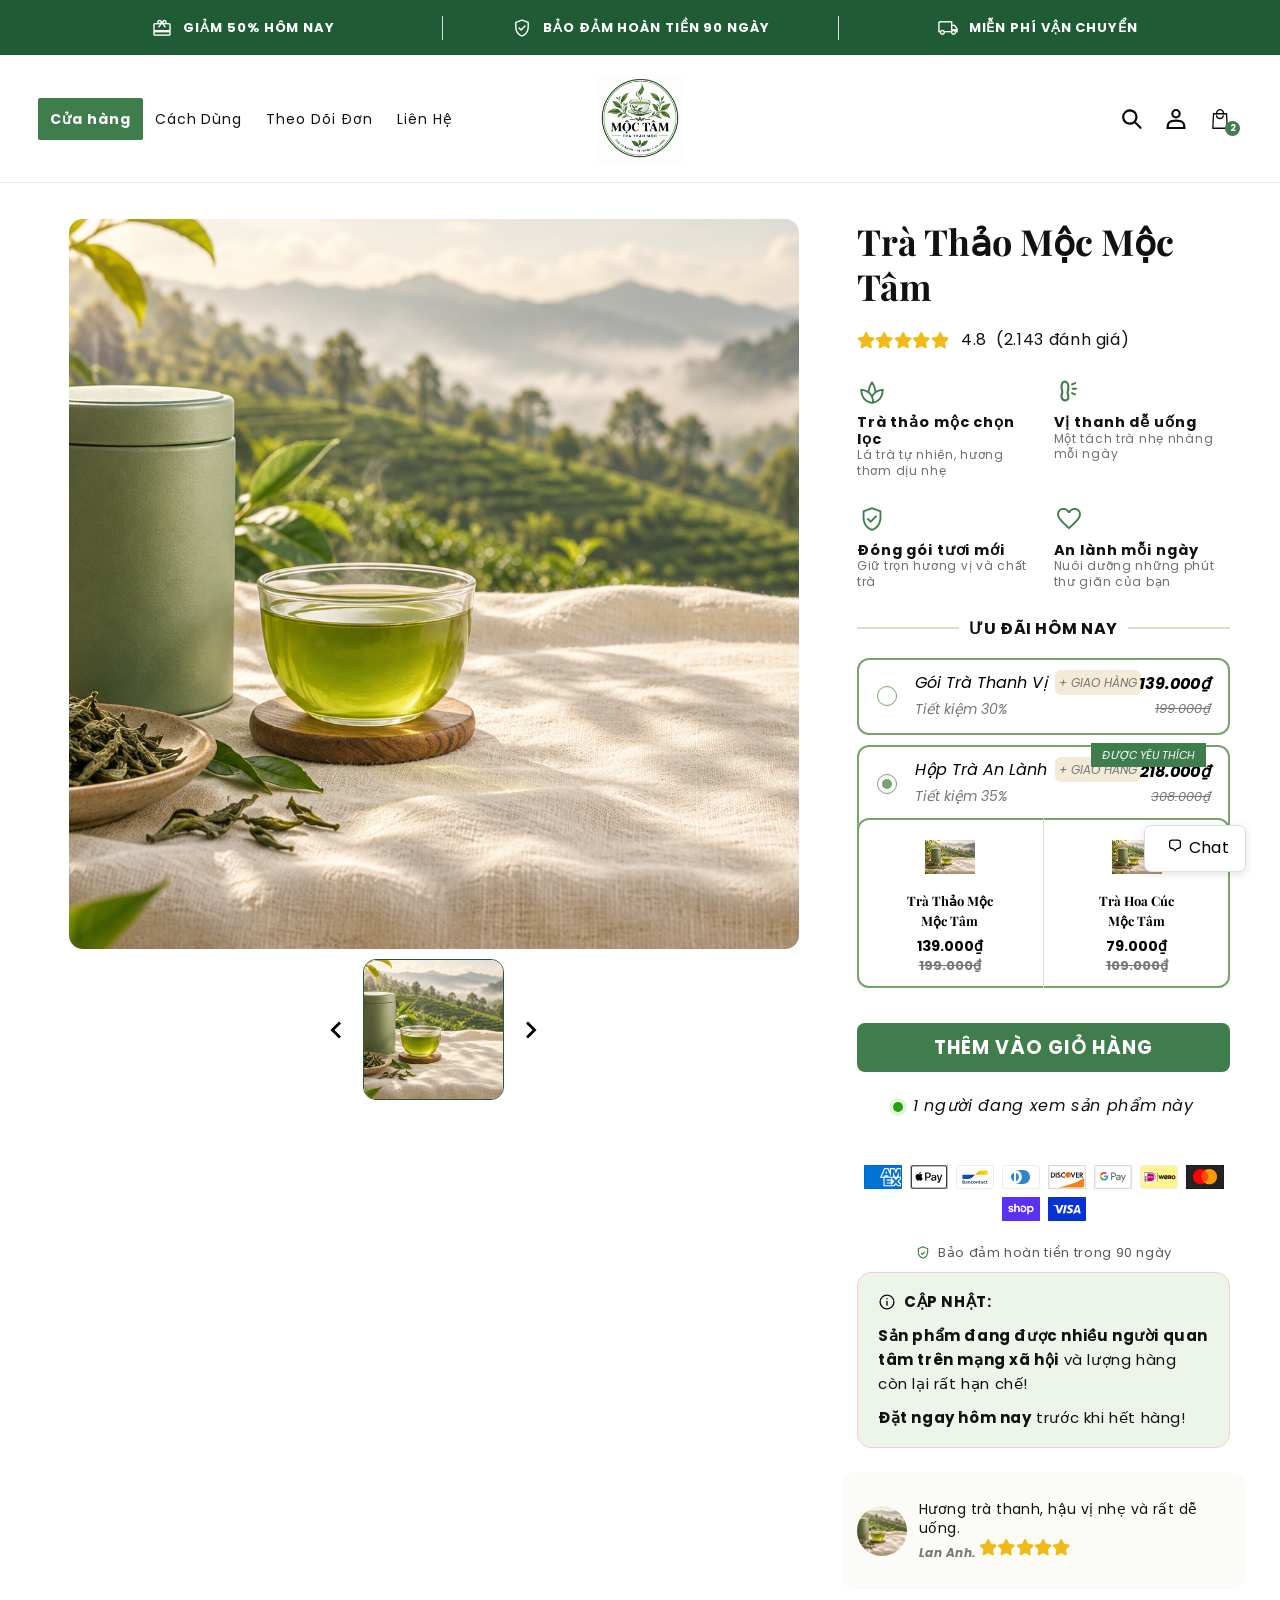
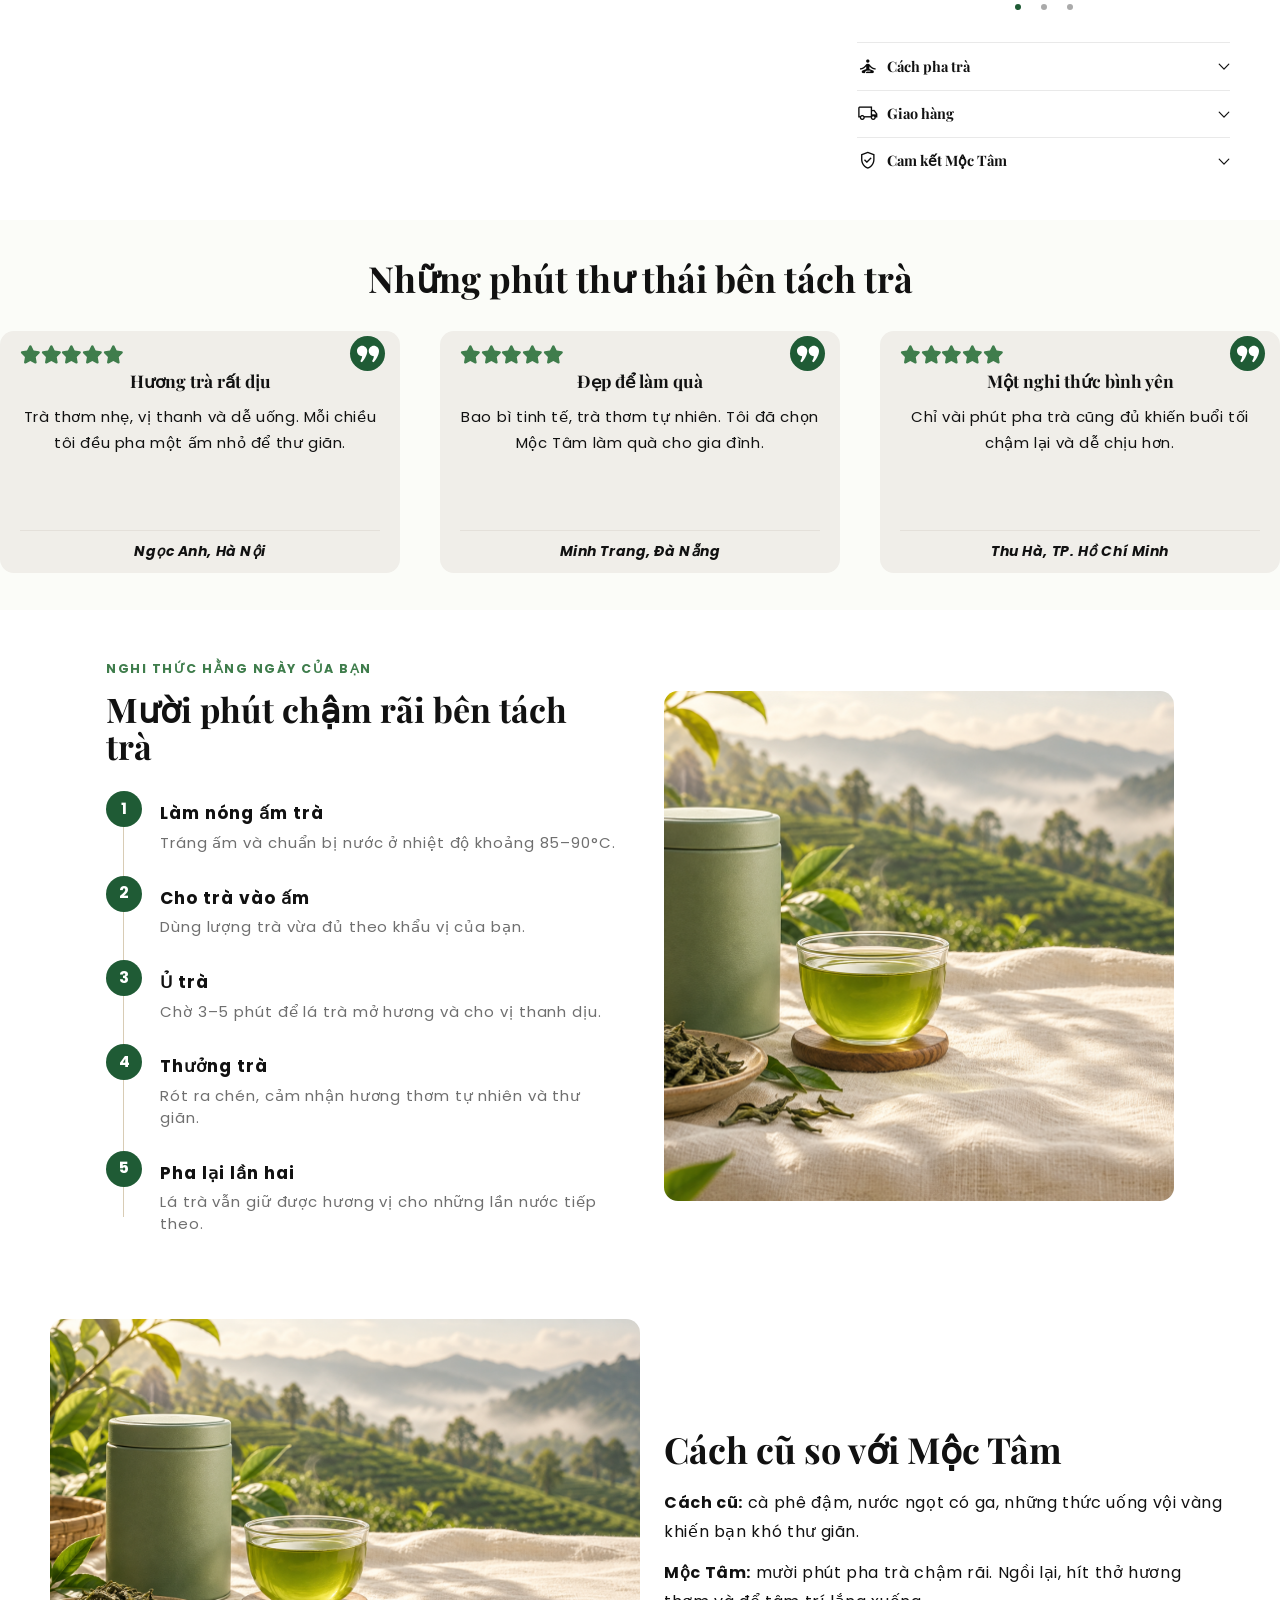
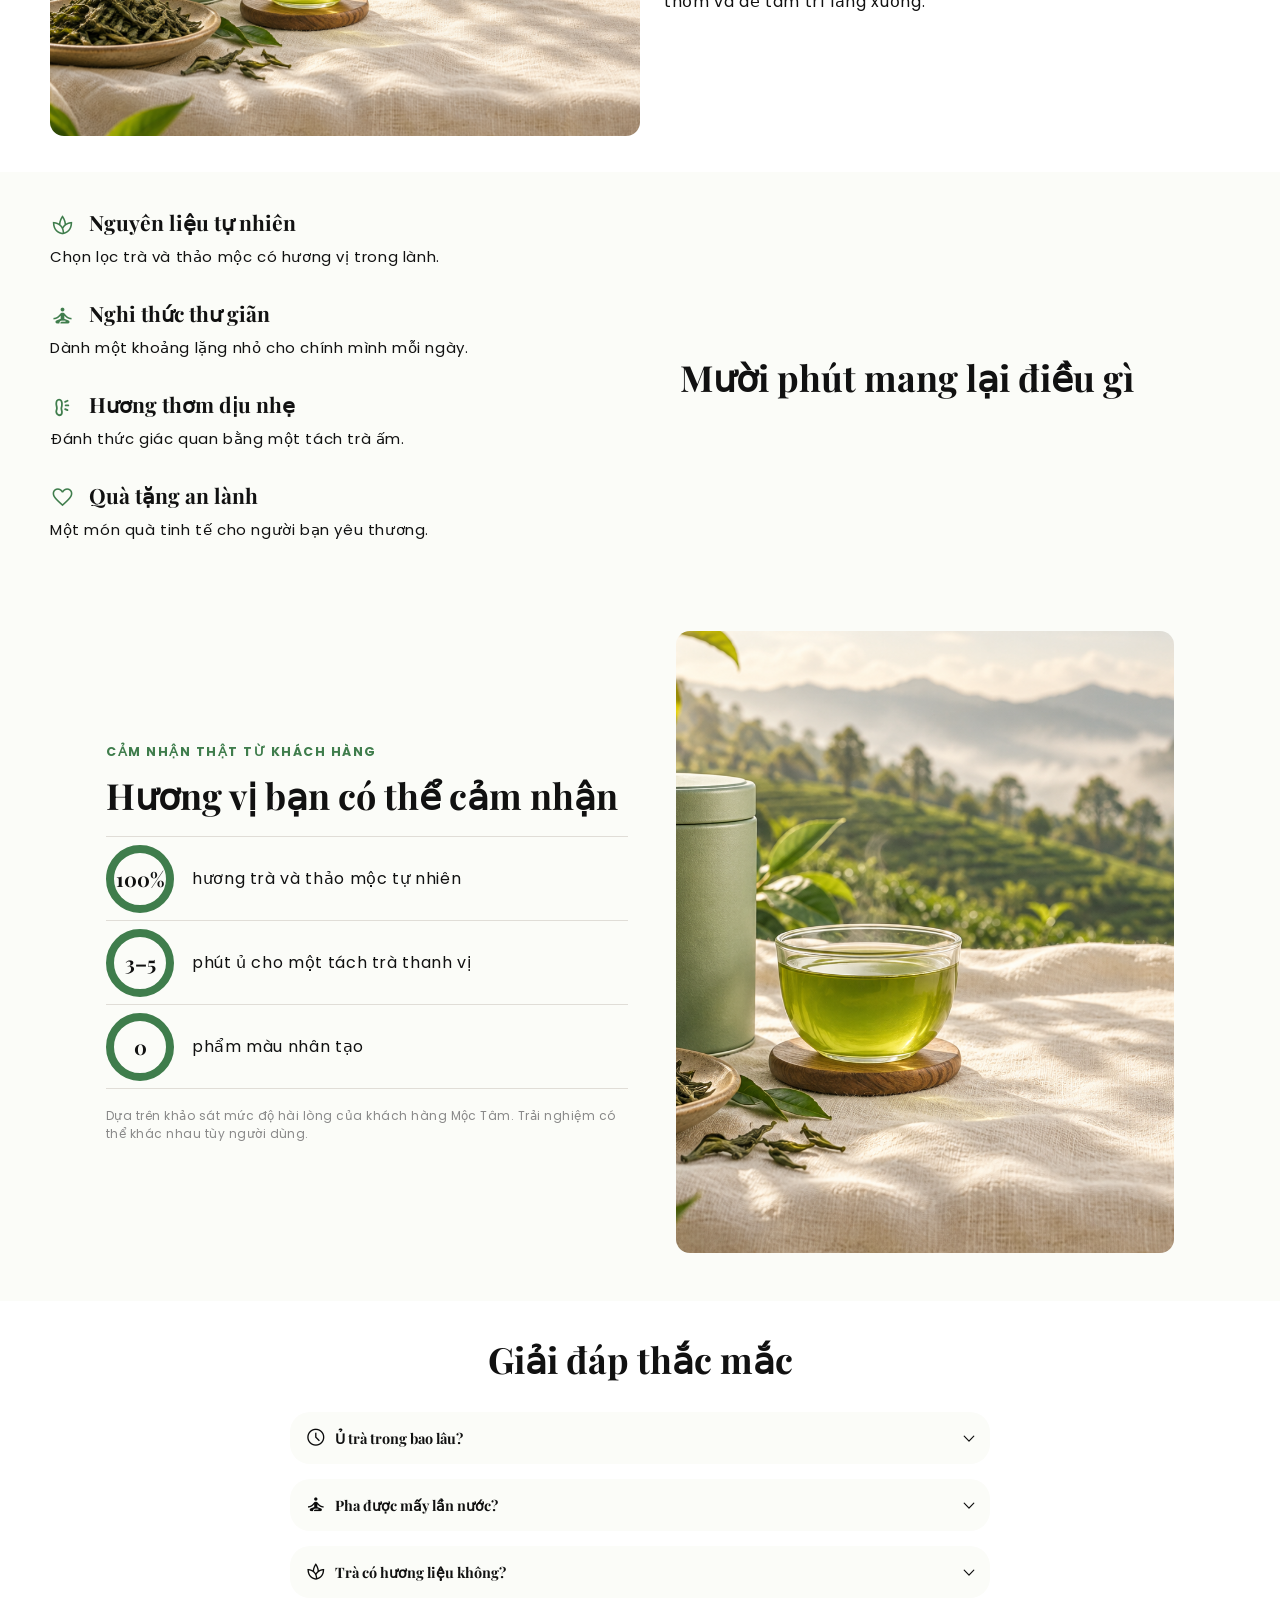
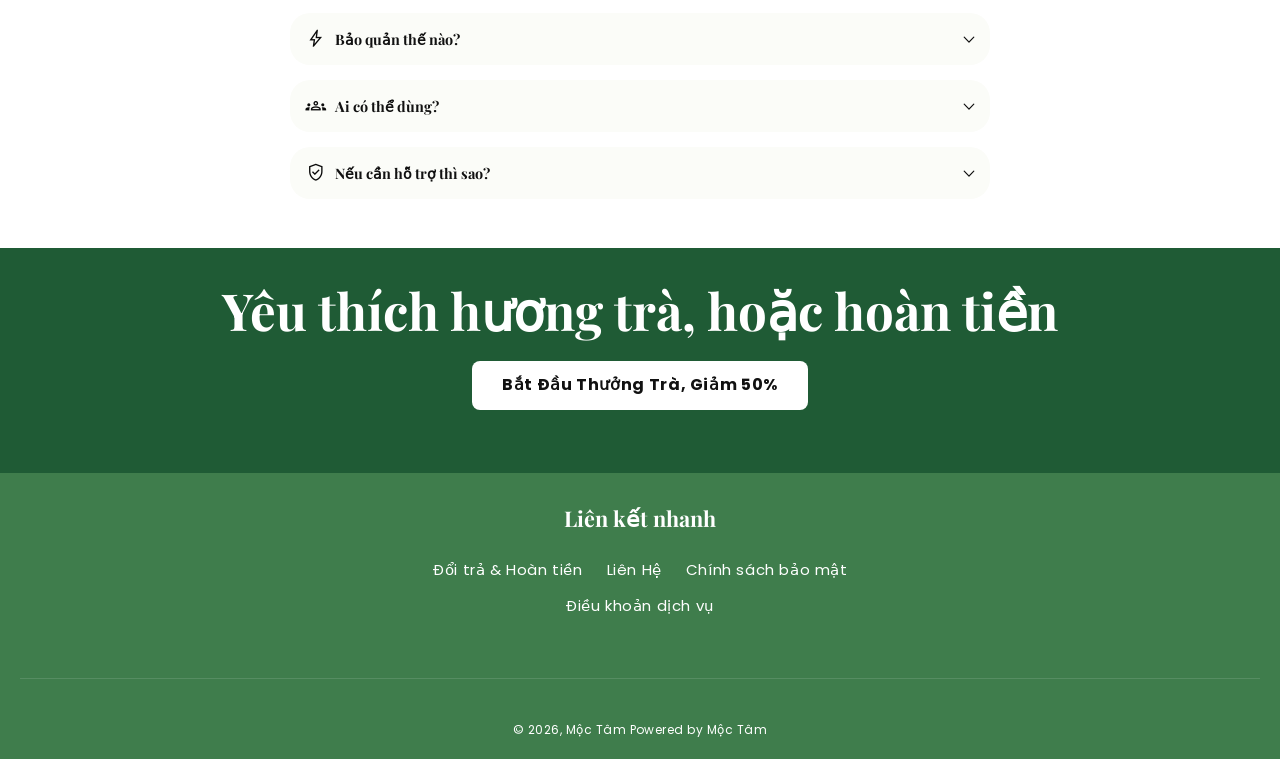
==== index.html @ c1dacf39 "Initial commit" ====
<!doctype html>
<html lang="en">
  <head>
    <meta charset="utf-8">
    <meta name="viewport" content="width=device-width, initial-scale=1">
    <title>Trà Thảo Mộc Mộc Tâm</title>
    <link rel="stylesheet" href="assets/css/style.css">
  </head>
  <body>
    <a class="skip-link" href="#product">Skip to content</a>

    <div class="announcement" aria-label="Store announcements">
      <div class="announcement-track">
        <p><span class="announcement-icon material-icon material-symbols-outlined">redeem</span>GIẢM 50% HÔM NAY</p>
        <p><span class="announcement-icon material-icon material-symbols-outlined">verified_user</span>BẢO ĐẢM HOÀN TIỀN 90 NGÀY</p>
        <p><span class="announcement-icon material-icon material-symbols-outlined">local_shipping</span>MIỄN PHÍ VẬN CHUYỂN</p>
      </div>
    </div>

    <header class="site-header">
      <div class="header-inner">
        <button class="icon-button menu-toggle" type="button" aria-label="Menu" aria-expanded="false"></button>
        <nav class="desktop-nav" aria-label="Primary navigation">
          <a class="active" data-nav="shop" href="./index.html">Cửa hàng</a>
          <a data-nav="how" href="./how-it-works.html">Cách Dùng</a>
          <a data-nav="track" href="./track-order.html">Theo Dõi Đơn</a>
          <a data-nav="contact" href="./contact.html">Liên Hệ</a>
        </nav>
        <a class="brand" href="#product" aria-label="Mộc Tâm">
          <img src="assets/images/moc-tam-logo.png" alt="Mộc Tâm">
        </a>
        <div class="header-tools">
          <button class="icon-button search-toggle" type="button" aria-label="Tìm kiếm"></button>
          <a class="login-link" href="#footer">Đăng nhập</a>
          <button class="icon-button cart-toggle" type="button" aria-label="Giỏ hàng 2 sản phẩm">
            <span class="cart-count">2</span>
          </button>
        </div>
      </div>
      <div class="search-panel" aria-hidden="true">
        <label for="search-input">Tìm kiếm</label>
        <input id="search-input" type="search" placeholder="Tìm kiếm">
        <button class="search-close icon-button" type="button" aria-label="Đóng tìm kiếm"></button>
      </div>
    </header>

    <div class="menu-backdrop" hidden></div>
    <aside class="mobile-menu" aria-label="Menu" aria-hidden="true">
      <div class="mobile-menu-head">
        <h2>Menu</h2>
        <button class="mobile-menu-close icon-button" type="button" aria-label="Đóng"></button>
      </div>
      <nav aria-label="Mobile navigation">
        <a class="active" data-nav="shop" href="./index.html">Cửa hàng</a>
        <a data-nav="how" href="./how-it-works.html">Cách Dùng</a>
        <a data-nav="track" href="./track-order.html">Theo Dõi Đơn</a>
        <a data-nav="contact" href="./contact.html">Liên Hệ</a>
      </nav>
      <a class="mobile-login" href="#footer"><span class="login-icon"></span><strong>Đăng nhập</strong></a>
    </aside>

    <main>
      <section class="hero" id="product">
        <div class="hero-grid">
          <div class="gallery-column">
            <div class="gallery-stage" aria-label="Gallery Viewer">
              <div class="gallery-track"></div>
              <button class="gallery-arrow gallery-prev" type="button" aria-label="Slide left"></button>
              <button class="gallery-arrow gallery-next" type="button" aria-label="Slide right"></button>
              <div class="gallery-dots" aria-label="Select gallery image"></div>
            </div>
            <div class="thumbnail-row">
              <button class="gallery-arrow thumbnail-prev" type="button" aria-label="Slide left"></button>
              <div class="thumbnail-viewport"><div class="thumbnail-track"></div></div>
              <button class="gallery-arrow thumbnail-next" type="button" aria-label="Slide right"></button>
            </div>
          </div>

          <div class="product-info">
            <h1>Trà Thảo Mộc Mộc Tâm</h1>
            <div class="rating" aria-label="4.8 trên 5 sao, 2.143 đánh giá">
              <span class="stars" aria-hidden="true"></span><span>4.8&nbsp; (2.143 đánh giá)</span>
            </div>
            <div class="feature-grid" id="feature-grid"></div>
            <div id="offer-section"></div>
            <div class="product-actions">
              <button class="add-to-cart" type="button">THÊM VÀO GIỎ HÀNG</button>
              <div class="viewing"><span class="live-dot"></span><em>1 người đang xem sản phẩm này</em></div>
              <div class="payment-badges" aria-label="Accepted payment methods">
                <span class="payment amex"></span><span class="payment apple"></span><span class="payment bancontact"></span><span class="payment diners"></span><span class="payment discover"></span><span class="payment gpay"></span><span class="payment ideal"></span><span class="payment mastercard"></span><span class="payment shop"></span><span class="payment visa"></span>
              </div>
              <div class="guarantee-line"><span class="guarantee-icon"></span><span>Bảo đảm hoàn tiền trong 90 ngày</span></div>
              <div class="stock-alert">
                <p class="stock-heading"><span class="update-icon"></span><strong>CẬP NHẬT:</strong></p>
                <p><strong>Sản phẩm đang được nhiều người quan tâm trên mạng xã hội</strong> và lượng hàng còn lại rất hạn chế!</p>
                <p><strong>Đặt ngay hôm nay</strong> trước khi hết hàng!</p>
              </div>
              <div class="mini-reviews" id="mini-reviews"></div>
              <div class="product-accordions" id="product-accordions"></div>
            </div>
          </div>
        </div>
      </section>

      <section class="stories-section reveal-section" id="stories">
        <div class="section-inner">
          <h2>Những phút thư thái bên tách trà</h2>
          <div class="stories-viewport"><div class="story-grid" id="story-grid"></div></div>
          <div class="story-dots" id="story-dots" aria-label="Select a story"></div>
        </div>
      </section>

      <section class="ritual-section reveal-section" id="ritual">
        <div class="ritual-grid">
          <img class="ritual-image" src="assets/images/tra-moc-tam-hero.png" alt="Trà thảo mộc Mộc Tâm">
          <div class="ritual-copy">
            <p class="eyebrow">NGHI THỨC HẰNG NGÀY CỦA BẠN</p>
            <h2>Mười phút chậm rãi bên tách trà</h2>
            <div class="steps" id="steps"></div>
          </div>
        </div>
      </section>

      <section class="compare-section reveal-section" id="compare">
        <div class="compare-grid">
          <img src="assets/images/tra-moc-tam-hero.png" alt="Trà thảo mộc Mộc Tâm">
          <div class="compare-copy">
            <h2>Cách cũ so với Mộc Tâm</h2>
            <p><strong>Cách cũ:</strong> cà phê đậm, nước ngọt có ga, những thức uống vội vàng khiến bạn khó thư giãn.</p>
            <p><strong>Mộc Tâm:</strong> mười phút pha trà chậm rãi. Ngồi lại, hít thở hương thơm và để tâm trí lắng xuống.</p>
          </div>
        </div>
      </section>

      <section class="benefits-section reveal-section" id="benefits">
        <div class="benefits-grid">
          <div class="benefit-list" id="benefit-list"></div>
          <h2>Mười phút mang lại điều gì</h2>
        </div>
      </section>

      <section class="results-section reveal-section" id="results">
        <div class="results-grid">
          <div class="results-copy">
            <p class="eyebrow">CẢM NHẬN THẬT TỪ KHÁCH HÀNG</p>
            <h2>Hương vị bạn có thể cảm nhận</h2>
            <div class="stats" id="stats"></div>
            <p class="disclaimer">Dựa trên khảo sát mức độ hài lòng của khách hàng Mộc Tâm. Trải nghiệm có thể khác nhau tùy người dùng.</p>
          </div>
          <img src="assets/images/tra-moc-tam-hero.png" alt="Hộp trà Mộc Tâm">
        </div>
      </section>

      <section class="faq-section reveal-section" id="faq">
        <div class="faq-inner">
          <h2>Giải đáp thắc mắc</h2>
          <div id="faq-list"></div>
        </div>
      </section>

      <section class="final-cta reveal-section">
        <h2>Yêu thích hương trà, hoặc hoàn tiền</h2>
        <a href="#product">Bắt Đầu Thưởng Trà, Giảm 50%</a>
      </section>
    </main>

    <footer id="footer">
      <h2>Liên kết nhanh</h2>
      <nav aria-label="Footer navigation">
        <a href="#footer">Đổi trả &amp; Hoàn tiền</a>
        <a href="#footer">Liên Hệ</a>
        <a href="#footer">Chính sách bảo mật</a>
        <a href="#footer">Điều khoản dịch vụ</a>
      </nav>
      <div class="footer-bottom">© 2026, <a href="#product">Mộc Tâm</a> Powered by Mộc Tâm</div>
    </footer>

    <button class="chat-button" type="button" aria-label="Trò chuyện"><span class="chat-icon"></span><span>Trò chuyện</span></button>

    <div class="cart-backdrop" hidden></div>
    <aside class="cart-drawer" id="cart-drawer" role="dialog" aria-label="Your cart" aria-hidden="true">
      <div class="cart-head"><h2>Giỏ hàng • <span class="cart-item-count">2 sản phẩm</span></h2><button class="cart-close icon-button" type="button" aria-label="Đóng"></button></div>
      <div class="cart-reserved">Giỏ hàng được giữ trong <strong>04:57</strong></div>
      <div class="cart-items" id="cart-items"></div>
      <div class="cart-summary"><p><strong>Tiết kiệm</strong><strong class="cart-savings">-$140.04</strong></p><p><strong>Tạm tính</strong><strong class="cart-subtotal">$149.94</strong></p><button type="button">Thanh toán</button><div class="cart-payments"><span class="payment amex"></span><span class="payment apple"></span><span class="payment discover"></span><span class="payment gpay"></span><span class="payment mastercard"></span><span class="payment shop"></span><span class="payment visa"></span></div></div>
    </aside>

    <script src="assets/js/icons.js"></script>
    <script src="assets/js/main.js"></script>
  </body>
</html>
---- assets/css/style.css ----
@font-face{font-family:Poppins;src:url('../fonts/poppins-regular.woff2') format('woff2');font-weight:400;font-style:normal;font-display:swap}
@font-face{font-family:Poppins;src:url('../fonts/poppins-bold.woff2') format('woff2');font-weight:700;font-style:normal;font-display:swap}
@font-face{font-family:Poppins;src:url('../fonts/poppins-italic.woff2') format('woff2');font-weight:400;font-style:italic;font-display:swap}
@font-face{font-family:Poppins;src:url('../fonts/poppins-bold-italic.woff2') format('woff2');font-weight:700;font-style:italic;font-display:swap}
@font-face{font-family:'Playfair Display';src:url('../fonts/playfair-bold.woff2') format('woff2');font-weight:700;font-style:normal;font-display:swap}
:root{--black:#1f5b35;--gold:#3f7d4c;--gold-line:#78a46c;--ink:#111;--muted:#5d655e;--cream:#fbfcf8;--soft:#f1f5ee;--pink:#edf5ea;--content:1300px}
*{box-sizing:border-box}
html{scroll-behavior:smooth}
body{margin:0;background:#fff;color:var(--ink);font:16px/1.8 Poppins,sans-serif;letter-spacing:.06em;overflow-x:hidden;-webkit-font-smoothing:antialiased}
body.drawer-open{overflow:hidden}
a{color:inherit;text-decoration:none}
button,input{font:inherit}
button{cursor:pointer}
.skip-link{position:absolute;left:-999px;top:0;padding:12px;background:#fff;z-index:100}
.skip-link:focus{left:0}
h1,h2,h3,p{margin:0}
h1,h2,h3{font-family:'Playfair Display',serif;letter-spacing:0;line-height:1.25}
h2{font-size:36px}
.announcement{height:55px;background:var(--black);color:#fff;overflow:hidden}
.announcement-track{height:100%;display:flex;align-items:center;justify-content:center}
.announcement p{height:24px;display:flex;align-items:center;justify-content:center;gap:10px;width:31%;font-size:13px;line-height:17px;font-weight:700;letter-spacing:.07em;white-space:nowrap}
.announcement p+p{border-left:1px solid #ddd}
.announcement-icon{font-size:20px;line-height:1;font-weight:400}
.site-header{height:128px;background:#fff;border-bottom:1px solid #ededed;position:relative;z-index:20}
.header-inner{height:128px;max-width:1400px;margin:0 auto;padding:20px 50px;display:grid;grid-template-columns:1fr auto 1fr;align-items:center;gap:20px}
.desktop-nav{display:flex;align-items:center;margin-left:-12px}
.desktop-nav a{padding:12px;font-size:14px;line-height:18px;white-space:nowrap}
.desktop-nav a.active{background:var(--gold);color:#fff;border-radius:2px;font-weight:700}
.brand{width:120px;height:53px;display:flex;flex-direction:column;align-items:center;justify-content:center;color:var(--gold);line-height:1;letter-spacing:.34em;font-size:12px;white-space:nowrap}
.brand-mark{font-family:'Playfair Display',serif;font-size:36px;letter-spacing:-.16em;line-height:.9;margin-left:-5px;margin-bottom:7px}
.header-tools{display:flex;align-items:center;justify-content:flex-end;gap:0}
.icon-button,.login-link{border:0;background:transparent;width:44px;height:44px;min-width:44px;padding:0;margin:0;position:relative;display:flex;align-items:center;justify-content:center;color:var(--black);box-sizing:border-box}
.login-link{font-size:0;line-height:0}
.cart-count{position:absolute;right:2px;bottom:5px;width:15px;height:15px;border-radius:50%;background:var(--gold);color:#fff;font-size:9px;line-height:15px;display:flex;align-items:center;justify-content:center;font-weight:700;letter-spacing:0;pointer-events:none}
.menu-toggle{display:none}
.search-panel{position:absolute;right:50px;top:100%;width:360px;padding:14px;background:#fff;border:1px solid #eee;box-shadow:0 8px 20px rgba(0,0,0,.12);display:none;align-items:center;gap:10px}
.search-panel.is-open{display:flex}
.search-panel label{position:absolute;left:-999px}
.search-panel input{width:100%;border:0;border-bottom:1px solid #aaa;padding:8px 40px 8px 0;outline:0;letter-spacing:.06em}
.search-close{position:absolute;right:4px;top:4px}
.mobile-menu,.menu-backdrop{display:none}.menu-backdrop[hidden],.cart-backdrop[hidden]{display:none}
.hero{background:#fff}
.hero-grid{max-width:1400px;margin:0 auto;padding:36px 50px;display:grid;grid-template-columns:65% 35%;align-items:start}
.gallery-column{min-width:0;position:relative}
.gallery-stage{max-width:730px;aspect-ratio:1;margin:0 auto;position:relative;overflow:hidden;border-radius:14px}
.gallery-track{height:100%;display:flex;transition:transform .3s ease}
.gallery-slide{min-width:100%;height:100%}
.gallery-slide img{display:block;width:100%;height:100%;object-fit:cover}
.gallery-arrow{border:0;background:transparent;width:44px;height:44px;position:relative;z-index:2}
.gallery-stage>.gallery-arrow{display:none}
.gallery-dots{display:none}
.thumbnail-row{height:141px;display:flex;align-items:center;justify-content:center;margin-top:10px;gap:4px;overflow:hidden}
.thumbnail-viewport{max-width:1200px;overflow:hidden}
.thumbnail-track{display:flex;gap:10px;justify-content:center}
.thumbnail{padding:0;border:1px solid transparent;border-radius:13px;overflow:hidden;background:#fff;min-width:141px;width:141px;height:141px}
.thumbnail.active{border-color:var(--black)}
.thumbnail img{width:100%;height:100%;object-fit:cover;display:block}
.product-info{padding-left:40px;min-width:0}
.product-info h1{font-size:36px;line-height:45px;max-width:415px}
.rating{height:33px;display:flex;align-items:center;gap:12px;margin-top:15px;font-size:16px;letter-spacing:.04em;white-space:nowrap}
.stars{color:#e7b51e;font-size:22px;letter-spacing:-.08em}
.feature-grid{display:grid;grid-template-columns:1fr 1fr;gap:24px 20px;margin:18px 0 8px}
.feature{display:flex;flex-direction:column;gap:9px;min-height:87px}
.feature-icon{width:30px;height:30px;color:var(--gold);font-size:27px;line-height:30px}
.feature-title{font-size:14.5px;line-height:16.7px;font-weight:700;letter-spacing:.04em}
.feature-desc{color:#6f6f6f;font-size:12px;line-height:15.6px;letter-spacing:.04em}
.offer-title{height:29px;display:flex;align-items:center;gap:10px;justify-content:center;font-size:16px;line-height:29px;font-weight:700;letter-spacing:.04em;margin-bottom:10px}
.offer-title:before,.offer-title:after{content:'';height:2px;background:#e3dbc9;flex:1}
.offer-card{width:100%;border:0;background:transparent;padding:5px 0;display:block;text-align:left;position:relative}
.offer-box{border-radius:12px;box-shadow:inset 0 0 0 2px var(--gold-line);background:#fff;min-height:75px;padding:12px 20px;display:flex;align-items:center;gap:18px;position:relative}
.offer-card.selected .offer-box{box-shadow:inset 0 0 0 2px var(--gold-line)}
.offer-radio{width:20px;height:20px;flex:0 0 20px;border-radius:50%;border:1px solid var(--gold-line);background:#fff;display:grid;place-items:center}
.offer-card.selected .offer-radio:after{content:'';width:10px;height:10px;border-radius:50%;background:var(--gold-line)}
.offer-content{flex:1;min-width:0}
.offer-line{display:flex;align-items:center;gap:8px;white-space:nowrap}
.offer-name{font-size:16px;line-height:25px;font-style:italic}
.offer-shipping{padding:0 4px;background:rgba(183,129,29,.17);border-radius:6px;color:#777;font-size:12px;line-height:25px;font-style:italic;white-space:nowrap}
.offer-save{color:#777;font-size:14px;line-height:19px;font-style:italic}
.offer-prices{text-align:right;display:flex;flex-direction:column;align-items:flex-end;line-height:25px;font-size:16px;font-style:italic;white-space:nowrap}
.offer-prices del,.bundle-price del{color:#777;font-size:13px}
.popular{position:absolute;right:24px;top:-2px;padding:2px 11px;background:var(--gold);color:#fff;font-size:11px;line-height:20px;font-style:italic;letter-spacing:0}
.bundle-products{margin:0 2px 2px;border-radius:12px;background:#fff;box-shadow:inset 0 0 0 2px var(--gold-line);display:grid;grid-template-columns:1fr 1fr;overflow:hidden}
.bundle-product{padding:10px 8px 12px;display:flex;flex-direction:column;align-items:center;text-align:center;border-right:1px solid #e3ddcf;gap:5px}
.bundle-product:last-child{border:0}
.bundle-product img{width:50px;height:58px;object-fit:contain;border-radius:6px}
.bundle-product strong{font-family:'Playfair Display',serif;font-size:13px;line-height:20px;letter-spacing:0}
.bundle-price{display:flex;flex-direction:column;font-size:14px;line-height:20px;font-weight:700;letter-spacing:0}
.offer-card.complete .offer-box{padding-bottom:8px;flex-direction:column;align-items:stretch;gap:0}
.offer-card.complete .offer-top{display:flex;align-items:center;gap:18px}
.offer-card.complete .offer-content{display:block}
.offer-card.complete .offer-prices{margin-left:auto}
.offer-card.complete .bundle-products{width:calc(100% + 40px);margin:7px -20px -8px}
.product-actions{margin-top:24px}
.add-to-cart{display:flex;align-items:center;justify-content:center;width:100%;height:49px;border:0;border-radius:8px;background:var(--gold);color:#fff;font-weight:700;font-size:19px;line-height:23px;letter-spacing:.05em}
.add-to-cart:hover{background:#173f24}.add-to-cart:active{transform:translateY(1px)}
.viewing{height:69px;display:flex;align-items:center;justify-content:center;gap:10px;font-size:16px;letter-spacing:.04em}
.live-dot{width:10px;height:10px;border-radius:50%;background:#27a20e;box-shadow:0 0 0 4px rgba(39,162,14,.13)}
.payment-badges,.cart-payments{min-height:34px;display:flex;align-items:center;justify-content:center;gap:8px;flex-wrap:wrap;margin:15px 0}
.payment{display:inline-flex;align-items:center;justify-content:center;height:23px;min-width:34px;padding:0 4px;border-radius:3px;background:#eee;color:#111;font-size:8px;line-height:8px;letter-spacing:-.04em;font-weight:700}
.payment.amex{background:#0a82ca;color:#fff}.payment.apple{background:#fff;color:#000;border:1px solid #bbb;font-size:11px}.payment.discover{background:#fff;border:1px solid #ddd;font-size:7px;color:#777}.payment.gpay{background:#fff;border:1px solid #ddd;color:#678}.payment.mastercard{background:#111;color:#ed2d1a;font-size:11px;letter-spacing:-.15em}.payment.shop{background:#6948cf;color:#fff}.payment.visa{background:#1c49a4;color:#fff}
.guarantee-line{height:34px;display:flex;align-items:center;justify-content:center;gap:7px;color:#5a5a5a;font-size:13px;letter-spacing:.05em}
.stock-alert{border:1px solid #f1cfcd;border-radius:14px;background:var(--pink);padding:18px 20px;margin-top:2px;min-height:152px}
.stock-alert p{font-size:15px;line-height:24px;letter-spacing:.04em;margin-bottom:10px}.stock-alert p:last-child{margin-bottom:0}.stock-heading{display:flex;gap:8px;align-items:center}
.mini-reviews{margin:24px -15px;position:relative}
.mini-review{min-height:110px;padding:10px 15px;background:var(--cream);border-radius:14px;display:flex;align-items:center;gap:12px}
.mini-review img{width:50px;height:50px;border-radius:50%;object-fit:cover;flex:0 0 50px}.mini-review-copy{font-size:14px;line-height:19px;letter-spacing:.03em}.mini-review-copy strong{font-size:12px;color:#777;font-style:italic}.mini-review-dots{display:flex;justify-content:center;gap:8px;margin-top:8px}.mini-review-dots button,.story-dots button{width:18px;height:18px;border:0;background:transparent;padding:6px;position:relative}.mini-review-dots button:after,.story-dots button:after{content:'';display:block;width:6px;height:6px;border-radius:50%;background:#aaa}.mini-review-dots button.active:after,.story-dots button.active:after{background:var(--black)}
.product-accordion{border-top:1px solid #e9e9e9;margin-top:0}
.product-accordion summary{list-style:none;display:flex;align-items:center;min-height:47px;padding:12.5px 0;cursor:pointer;position:relative;font-family:'Playfair Display',serif;font-size:14.4px;font-weight:700;letter-spacing:0}
.product-accordion summary::-webkit-details-marker{display:none}.accordion-icon{width:30px;color:#111;font-size:18px}.accordion-chevron{margin-left:auto;font-family:Poppins;font-size:18px;font-weight:400;transition:transform .2s}.product-accordion[open] .accordion-chevron{transform:rotate(180deg)}
.accordion-content{padding:0 10px 14px;font-size:15px;line-height:24px;letter-spacing:.04em}
.stories-section{background:var(--cream);padding:36px 0 27px}.section-inner{max-width:1300px;margin:0 auto}.stories-section h2{text-align:center;margin-bottom:30px}
.story-grid{display:grid;grid-template-columns:repeat(3,minmax(0,1fr));gap:39px 40px;align-items:stretch}.stories-viewport{overflow:visible}
.story-card{background:#f0eee9;border-radius:14px;overflow:hidden;display:flex;flex-direction:column;min-width:0}.story-image{width:100%;aspect-ratio:1;object-fit:cover;display:block}.story-info{padding:12.5px 20px;text-align:center;display:flex;flex-direction:column;flex:1;min-height:299px}.story-card.no-image .story-info{min-height:242px}.story-stars{color:var(--gold);font-size:23px;letter-spacing:-.1em;line-height:27px}.story-card h3{font-size:17.4px;line-height:24.7px;margin:5px 0 10px}.story-card p{font-size:15px;line-height:26px;letter-spacing:.04em}.story-author{margin-top:auto!important;padding-top:10px;border-top:1px solid #e4e0da;font-size:14px!important;line-height:20px!important;font-weight:700;font-style:italic}.story-quote{position:absolute;right:15px;top:calc(100% - 25px);width:48px;height:48px;border-radius:50%;background:var(--black);color:#fff;display:flex;align-items:center;justify-content:center;margin:0;padding:0;z-index:2}.story-card{position:relative}.story-dots{display:none}
.ritual-section{background:#fff;padding:48px 16px}.ritual-grid{width:100%;max-width:1068px;margin:0 auto;display:grid;grid-template-columns:repeat(2,minmax(0,1fr));gap:48px;align-items:center}.ritual-image{grid-column:2;width:100%;aspect-ratio:1;object-fit:cover;border-radius:14px}.ritual-copy{grid-column:1;grid-row:1}.eyebrow{color:var(--gold);font-size:12.5px;line-height:22.5px;font-weight:700;letter-spacing:.12em;margin-bottom:10px}.ritual-copy h2,.compare-copy h2,.results-copy h2{margin-bottom:26px}.steps{position:relative;display:flex;flex-direction:column;gap:22px}.steps:before{content:'';position:absolute;left:17px;top:18px;bottom:18px;width:1px;background:#d8ccb5}.step{position:relative;display:grid;grid-template-columns:36px 1fr;column-gap:18px;margin-bottom:0;align-items:start}.step:last-child{margin-bottom:0}.step-number{width:36px;height:36px;border-radius:50%;background:var(--black);color:#fff;display:grid;place-items:center;font-weight:700;letter-spacing:0;z-index:1}.step h3{font:700 17px/30.6px Poppins,sans-serif;letter-spacing:.06em;margin:7px 0 3px}.step p{grid-column:2;font-size:15px;line-height:21.75px;letter-spacing:.06em;color:#6f6f6f;margin:0}
.compare-section{background:#fff;padding:36px 50px}.compare-grid{width:100%;max-width:1300px;margin:0 auto;display:grid;grid-template-columns:repeat(2,minmax(0,1fr));gap:0;align-items:center}.compare-grid img{width:100%;aspect-ratio:1.413;object-fit:cover;border-radius:14px}.compare-copy{padding-left:24px}.compare-copy h2{margin-bottom:16px}.compare-copy p{font-size:16px;line-height:29px;letter-spacing:.04em;margin-bottom:12px}.compare-copy strong{font-weight:700}
.benefits-section{background:var(--cream);padding:36px 50px}.benefits-grid{width:100%;max-width:1300px;margin:0 auto;display:grid;grid-template-columns:repeat(2,minmax(0,1fr));gap:30px 80px}.benefit-list{grid-column:1;grid-row:1}.benefits-grid>h2{grid-column:2;grid-row:1;margin-top:0;align-self:center}.benefit{margin-bottom:30px}.benefit h3{font-size:21px;line-height:29px;margin-bottom:9px}.benefit h3 span{color:var(--gold);font-size:18px;margin-right:14px}.benefit p{font-size:15px;line-height:24px;letter-spacing:.04em}
.results-section{background:var(--cream);padding:48px 16px}.results-grid{width:100%;max-width:1068px;margin:0 auto;display:grid;grid-template-columns:minmax(0,1.05fr) minmax(0,1fr);gap:48px;align-items:center}.results-copy h2{margin-bottom:18px}.stats{border-top:1px solid #e0ddd7}.stat{min-height:84px;border-bottom:1px solid #e0ddd7;display:flex;align-items:center;gap:18px}.stat-ring{width:68px;height:68px;border:8px solid var(--gold);border-radius:50%;display:grid;place-items:center;font-family:'Playfair Display',serif;font-size:20px;font-weight:700;letter-spacing:0;flex:0 0 68px}.stat p{font-size:16px;line-height:24px;letter-spacing:.04em}.disclaimer{color:#888;font-size:12px;line-height:18px;letter-spacing:.04em;margin-top:18px}.results-grid>img{width:100%;aspect-ratio:.8;object-fit:cover;border-radius:14px}
.faq-section{background:#fff;padding:27px 20px}.faq-inner{max-width:700px;margin:0 auto}.faq-inner>h2{text-align:center;margin-bottom:20px}.faq-item{background:var(--cream);border-radius:20px;margin-bottom:14px;overflow:hidden}.faq-item summary{list-style:none;min-height:52px;padding:15px 20px;display:flex;align-items:center;cursor:pointer;font-family:'Playfair Display',serif;font-size:14.4px;font-weight:700;letter-spacing:0}.faq-item summary::-webkit-details-marker{display:none}.faq-icon{width:26px;font-size:18px}.faq-chevron{margin-left:auto;font:18px Poppins;transition:transform .2s}.faq-item[open] .faq-chevron{transform:rotate(180deg)}.faq-answer{padding:0 15px 15px;font-size:15px;line-height:27px;letter-spacing:.04em}
.final-cta{min-height:225px;background:var(--black);color:#fff;padding:30px 20px 39px;text-align:center}.final-cta h2{font-size:51px;line-height:64px;margin-bottom:19px}.final-cta a{display:inline-flex;align-items:center;justify-content:center;min-width:325px;height:49px;padding:0 30px;border-radius:8px;background:#fff;color:#111;font-weight:700;letter-spacing:.04em}
footer{height:286px;background:var(--gold);color:#fff;text-align:center;padding:32px 20px 20px;display:flex;flex-direction:column}footer h2{font-size:21.6px;line-height:27px;margin-bottom:20px}footer nav{display:flex;justify-content:center;flex-wrap:wrap;gap:0 24px;font-size:15px;line-height:36px;letter-spacing:.04em;max-width:520px;margin:0 auto}footer .footer-bottom{margin-top:auto;border-top:1px solid rgba(255,255,255,.12);padding-top:42px;font-size:12px;line-height:18px;letter-spacing:.04em}
.chat-button{position:fixed;right:34px;bottom:28px;height:47px;padding:0 16px;border:1px solid #ddd;border-radius:7px;background:#fff;box-shadow:0 2px 8px rgba(0,0,0,.12);z-index:80;letter-spacing:.02em}.chat-button span{margin-left:6px}
.cart-backdrop{position:fixed;inset:0;background:rgba(0,0,0,.45);z-index:90}.cart-drawer{position:fixed;right:0;top:0;bottom:0;width:min(420px,100vw);background:#fff;z-index:91;display:flex;flex-direction:column;transform:translateX(100%);transition:transform .25s ease}.cart-drawer.is-open{transform:translateX(0)}.cart-head{height:62px;display:flex;align-items:center;justify-content:space-between;padding:0 15px;border-bottom:1px solid #ddd}.cart-head h2{font-size:25px;line-height:31px}.cart-reserved{height:46px;background:var(--black);color:#fff;display:grid;place-items:center;font-size:14px;font-weight:700;letter-spacing:.04em}.cart-items{padding:20px 15px;overflow:auto;flex:1}.cart-item{display:grid;grid-template-columns:72px 1fr;gap:12px;margin-bottom:22px}.cart-item img{width:72px;height:72px;object-fit:cover}.cart-item-copy{min-width:0}.cart-item h3{font-size:15px;line-height:20px;margin-bottom:3px}.cart-item-prices{font-size:12px;line-height:16px}.cart-item-prices del{color:#777;margin-right:8px}.cart-item-prices strong{font-size:14px;color:var(--gold)}.cart-tag{display:inline-block;background:#eee;padding:0 5px;border-radius:6px;font-size:10px;line-height:17px;margin-left:5px}.cart-item-actions{display:flex;align-items:center;gap:0;margin-top:8px}.qty{height:28px;border:1px solid #aaa;display:flex;align-items:center;border-radius:5px;overflow:hidden}.qty button{width:27px;height:28px;border:0;background:#fff}.qty input{width:32px;height:28px;border:0;border-left:1px solid #ddd;border-right:1px solid #ddd;text-align:center}.remove-item{margin-left:auto;border:0;background:transparent;font-size:17px}.cart-save{font-size:14px;line-height:18px;font-weight:700;margin-left:auto}.cart-summary{border-top:1px solid #ddd;padding:12px 15px 18px;background:#fff}.cart-summary p{display:flex;justify-content:space-between;font-size:18px;line-height:28px;letter-spacing:.03em}.cart-summary p:first-child{color:var(--gold);font-size:15px}.cart-summary button{width:100%;height:49px;border:0;border-radius:7px;background:var(--gold);color:#fff;font-size:19px;font-weight:700;letter-spacing:.04em;margin-top:10px}.cart-payments{margin:12px 0 0;justify-content:center}
.reveal-section .section-inner,.reveal-section>.ritual-grid,.reveal-section>.compare-grid,.reveal-section>.benefits-grid,.reveal-section>.results-grid,.reveal-section>.faq-inner,.reveal-section.final-cta{opacity:0;transform:translateY(16px);transition:opacity .55s ease,transform .55s ease}.reveal-section.is-visible .section-inner,.reveal-section.is-visible>.ritual-grid,.reveal-section.is-visible>.compare-grid,.reveal-section.is-visible>.benefits-grid,.reveal-section.is-visible>.results-grid,.reveal-section.is-visible>.faq-inner,.reveal-section.is-visible.final-cta{opacity:1;transform:none}
@media (max-width:989px){
  .announcement{height:72px}.announcement-track{animation:announcement-slide 9s steps(3,end) infinite;display:flex;flex-direction:column;justify-content:flex-start}.announcement p{width:100%;height:72px;flex:0 0 72px;font-size:13px;line-height:17px;white-space:normal;text-align:center}.announcement p+p{border:0}.announcement-icon{margin-right:2px}
  .site-header{height:108px}.header-inner{height:108px;padding:10px 38px;grid-template-columns:44px 1fr auto;gap:10px}.menu-toggle{display:block}.desktop-nav{display:none}.brand{justify-self:center}.header-tools{gap:4px}.login-link{display:none}.header-tools .search-toggle{display:block}.header-tools .cart-toggle{display:block}.search-panel{top:100%;right:38px}.mobile-menu{display:flex;position:fixed;inset:0 auto 0 0;width:min(350px,calc(100vw - 40px));background:#fff;z-index:101;flex-direction:column;transform:translateX(-100%);transition:transform .2s ease;visibility:hidden}.mobile-menu.is-open{transform:none;visibility:visible}.menu-backdrop{display:block;position:fixed;inset:0;background:rgba(0,0,0,.48);z-index:100}.mobile-menu-head{height:74px;padding:14px 20px;display:flex;align-items:center;justify-content:space-between;border-bottom:1px solid #ddd}.mobile-menu-head h2{font-size:22px}.mobile-menu nav{display:flex;flex-direction:column}.mobile-menu nav a{height:43px;padding:9px 20px;font-size:18px;line-height:25px}.mobile-menu nav a.active{background:#eee}.mobile-login{margin-top:8px;border-top:1px solid #ddd;padding:18px 20px;font-size:14px;letter-spacing:.02em}
  .hero-grid{padding:36px 50px;grid-template-columns:65% 35%}.product-info h1{font-size:36px;line-height:45px}.thumbnail-row{height:59px}.thumbnail{min-width:59px;width:59px;height:59px;border-radius:12px}.thumbnail-track{gap:6px}.thumbnail-viewport{max-width:238px}.gallery-stage{border-radius:14px}.gallery-stage>.gallery-arrow{display:block;position:absolute;top:50%;margin-top:-22px;border-radius:50%;background:rgba(0,0,0,.58)}.gallery-prev{left:4px}.gallery-next{right:4px}.gallery-dots{display:flex;position:absolute;left:0;right:0;bottom:10px;justify-content:center;gap:4px}.gallery-dots button{width:18px;height:18px;padding:6px;border:0;background:transparent}.gallery-dots button:after{content:'';display:block;width:6px;height:6px;border-radius:50%;background:#888}.gallery-dots button.active:after{background:var(--black)}
  .stories-section{padding-top:27px}.section-inner{max-width:none}.stories-section h2{font-size:36px;line-height:45px;margin:0 auto 30px;max-width:700px}.story-grid{grid-template-columns:repeat(9,345px);gap:15px 15px}.stories-viewport{overflow:hidden;padding:0 15px}.story-card{min-height:0}.story-dots{display:flex;justify-content:center;margin-top:10px}.story-card h3{font-size:17.4px}.story-card p{font-size:15px;line-height:26px}
  .ritual-section{padding:48px 16px}.ritual-grid{grid-template-columns:1fr;gap:28px}.ritual-image{grid-column:1;grid-row:1}.ritual-copy{grid-column:1;grid-row:2}.ritual-copy h2{font-size:27px;line-height:29.7px}.compare-section{padding:20px 15px 16px}.compare-grid{grid-template-columns:1fr;gap:28px}.compare-grid img{grid-row:2;aspect-ratio:1.17}.compare-copy{grid-row:1}.compare-copy h2{font-size:27px;line-height:33.75px}.compare-copy p{font-size:15px;line-height:27px}.benefits-section{padding:27px 15px}.benefits-grid{grid-template-columns:1fr;gap:20px}.benefits-grid>h2{grid-column:1;grid-row:1;font-size:27px;line-height:33.75px}.benefit-list{grid-column:1;grid-row:2}.benefit{margin-bottom:20px}.benefit h3{font-size:18px;line-height:23.4px}.benefit p{font-size:15px;line-height:22.5px}.results-section{padding:27px 16px 48px}.results-grid{grid-template-columns:1fr;gap:62px}.results-copy{grid-row:1}.results-grid>img{grid-row:2;aspect-ratio:.8}.results-copy h2{font-size:27px;line-height:29.7px}.stats{margin-top:0}.stat{min-height:86px}.faq-section{padding:27px 20px 20px}.faq-inner{max-width:700px}.faq-inner>h2{font-size:27px;line-height:33.75px}.final-cta{min-height:236px;padding:30px 20px 39px}.final-cta h2{font-size:36px;line-height:45px}.final-cta a{min-width:0;width:100%}footer{height:286px}
}
@media (min-width:750px){.story-quote{top:auto;bottom:274px;width:50px;height:50px}.story-card.no-image .story-quote{top:5px;bottom:auto;width:35px;height:35px}}
@media (max-width:749px){.story-quote{top:auto;bottom:288px;width:50px;height:50px}.story-card.no-image .story-quote{top:5px;bottom:auto;width:35px;height:35px}}
@keyframes announcement-slide{0%,27%{transform:translateY(0)}33%,60%{transform:translateY(-72px)}66%,94%{transform:translateY(-144px)}100%{transform:translateY(0)}}
@media (max-width:749px){
  .announcement{height:43px}.announcement-track p{height:43px;flex-basis:43px}.announcement-track{animation-name:announcement-slide-mobile}.site-header{height:73px}.header-inner{height:73px;padding:10px 15px;grid-template-columns:44px 1fr 96px;gap:0}.brand{width:120px;height:53px}.header-tools{justify-content:flex-end}.hero-grid{display:block;padding:0 15px}.gallery-column{width:calc(100% + 30px);margin-left:-15px}.gallery-stage{max-width:none;width:100%;border-radius:0 0 14px 14px}.thumbnail-row{display:none}.product-info{padding:19px 0 0}.product-info h1{font-size:27px;line-height:33.75px;max-width:none}.rating{margin-top:14px;height:33px;font-size:16px;gap:9px}.stars{font-size:21px}.feature-grid{grid-template-columns:1fr;gap:9px;margin:8px 0 18px}.feature{min-height:34px;display:grid;grid-template-columns:30px 1fr;column-gap:10px;row-gap:0}.feature-icon{grid-row:1 / span 2}.feature-title{align-self:end}.feature-desc{align-self:start}.product-actions{margin-top:22px}.offer-title{margin-bottom:10px}.offer-card{padding:5px 0}.offer-box{min-height:90px;padding:12px 18px;gap:18px}.offer-card.complete .offer-box{min-height:281px;padding:12px 18px 8px}.offer-card.complete .bundle-products{width:calc(100% + 36px);margin-left:-18px;margin-right:-18px}.offer-name{font-size:16px}.offer-prices{font-size:16px}.stock-alert{min-height:190px}.mini-reviews{margin:24px 0}.mini-review{padding:10px 15px}.product-accordion summary{min-height:47px}.stories-section{padding-bottom:27px}.stories-section h2{font-size:27px;line-height:33.75px;max-width:345px}.story-grid{grid-template-columns:repeat(9,345px)}.story-card{width:345px}.ritual-grid{width:100%}.compare-section{padding-top:20px}.compare-grid img{aspect-ratio:1.17}.final-cta{min-height:236px}.chat-button{right:34px;bottom:51px}
}
@media (max-width:749px){.faq-item summary{height:52px;min-height:52px;padding:11px 20px}}
@keyframes announcement-slide-mobile{0%,27%{transform:translateY(0)}33%,60%{transform:translateY(-42.8px)}66%,94%{transform:translateY(-85.6px)}100%{transform:translateY(0)}}
@media (prefers-reduced-motion:reduce){*,*:before,*:after{scroll-behavior:auto!important;transition-duration:.01ms!important;animation-duration:.01ms!important}}
@media (min-width:990px){.ritual-copy h2{font-size:34px;line-height:37.4px}.benefit{margin-bottom:30px}.benefit:last-child{margin-bottom:0}.benefit h3{margin-bottom:8px}}
@media (max-width:989px){.benefit:last-child{margin-bottom:20px}}
@media (min-width:750px){.feature{gap:0}.feature-icon{margin-bottom:9px}.feature-grid{margin-bottom:24px}}
@media (max-width:749px){.feature-icon{margin-bottom:0}}
.feature-title,.feature-desc{letter-spacing:.06em}.feature-icon svg{width:30px;height:30px;fill:none;stroke:currentColor;stroke-width:1.4;stroke-linecap:round;stroke-linejoin:round}
@media (min-width:990px){.stories-section{padding-bottom:37px}}
@media (min-width:990px){.product-actions{margin-top:30px}.payment-badges{margin-top:24px}.stock-alert{padding-top:17px;padding-bottom:17px}.mini-review{min-height:118px}.mini-reviews{margin-bottom:26px}.product-accordion summary{height:46px;min-height:46px;padding:8px 0}.product-accordion:first-child summary{height:47px;min-height:47px}.faq-section{padding:36px 20px}.faq-inner>h2{margin-bottom:30px}.faq-item{margin-bottom:15px}.faq-item summary{height:52px;min-height:52px;padding:15px;font:700 14.4px/18px 'Playfair Display',serif}}
@media (min-width:990px){.product-info{min-height:1503px}.benefit-list{height:339px}.faq-section{padding-bottom:34px;overflow:hidden}}
@media (max-width:749px){.faq-section{padding-bottom:24px}.faq-item{margin-bottom:15px}}
@media (max-width:749px){
  .announcement{height:42.8px}.announcement-track p{height:42.8px;flex-basis:42.8px}.site-header,.header-inner{height:73.4375px}
  .hero-grid{padding:0 15px 16px}.product-info{padding-top:14.8px;padding-bottom:4.35px}.rating{height:29px;margin-top:15px}.feature-grid{gap:16px;margin-top:18px;margin-bottom:24px}.feature{min-height:32px}.product-actions{margin-top:24px}.product-accordions{margin-top:2px}.product-accordion summary{height:46px;min-height:46px;padding:8px 0}.product-accordion:first-child summary{height:47px;min-height:47px}
  .story-info{min-height:313px}.stories-section{padding-bottom:34px}
  .compare-section{padding:0 15px 16px}.compare-grid{gap:0}.compare-copy{padding:20px 0 21px}.compare-copy h2{margin-bottom:19px}.compare-copy p{margin-bottom:10px}.compare-copy p:last-child{margin-bottom:0}.compare-grid img{aspect-ratio:1.166}
  .benefits-grid{min-height:467.4px}
  .results-section{padding:48px 16px}.results-grid{gap:26px}.stats{border-top:0}.stat{min-height:106.8px;padding:16px 0}.stat:last-child{min-height:106px;border-bottom:0}.stat-ring{width:74px;height:74px;flex-basis:74px}.stat p{font-size:16px;line-height:22.4px}
  .faq-section{padding-bottom:27px}.faq-item summary{height:51.6px;min-height:51.6px}.final-cta{min-height:235.5px}
}
@media (min-width:990px){.brand{width:200px;height:87.7375px}.brand img{display:block;width:100%;height:100%;object-fit:contain}.header-tools{gap:0;margin-right:-12px}.login-link{width:44px;height:44px;padding:0;position:relative;font-size:0}}
@media (max-width:749px){.brand{width:120px;height:52.6375px}.brand img{display:block;width:100%;height:100%;object-fit:contain}}
.announcement-icon svg{display:block;width:18px;height:18px;fill:none;stroke:currentColor;stroke-width:1.4;stroke-linecap:round;stroke-linejoin:round}

/* Local destination pages. */
.destination-main{background:#fff}
.narrow-page{max-width:726px;margin:0 auto;padding:36px 0}
.narrow-page h1{font-size:51px;line-height:63.75px;margin:0 0 40px}
.narrow-page .rte h2{font-size:28.8px;line-height:36px;margin:23.904px 0}
.narrow-page .rte h3{font-size:21.6px;line-height:27px;margin:21.6px 0}
.narrow-page .rte p{font-size:16px;line-height:28.8px;letter-spacing:.06em;margin:16px 0}
.narrow-page .rte p:last-child{margin-bottom:0}
.newsletter-wrapper{background:var(--cream);padding:68px 90px 52px;text-align:center}
.newsletter-wrapper h2{font-size:36px;line-height:45px;margin:0 0 20px}
.newsletter-wrapper>p{max-width:700px;margin:0 auto 20px;font-size:16px;line-height:28.8px}
.newsletter-form{max-width:360px;margin:0 auto}
.field-wrapper{position:relative}
.newsletter-form .field-wrapper{height:47px}
.field-wrapper input,.field-wrapper textarea{width:calc(100% - 2px);margin:1px;border:1px solid rgba(0,0,0,.16);border-radius:6px;background:#fff;color:var(--ink);padding:15px;font:16px/24px Arial,sans-serif;letter-spacing:.025em;outline:0}
.field-wrapper input:focus,.field-wrapper textarea:focus{border-color:var(--gold)}
.field-wrapper input{height:45px}
.field-wrapper textarea{height:100px;resize:vertical;font-family:Poppins,sans-serif}
.field-wrapper label{position:absolute;left:20px;top:10px;pointer-events:none;font-size:16px;line-height:24px;transition:transform .15s ease,font-size .15s ease,color .15s ease}
.field-wrapper input::placeholder,.field-wrapper textarea::placeholder{color:transparent}
.field-wrapper:focus-within label,.field-wrapper input:not(:placeholder-shown)+label,.field-wrapper textarea:not(:placeholder-shown)+label{transform:translateY(-4px);font-size:12px;color:#777}
.newsletter-form button,.contact-submit{width:100%;height:49px;margin-top:10px;border:0;border-radius:8px;background:var(--gold);color:#fff;font:700 16px/19.2px Poppins,sans-serif;letter-spacing:1px}
.newsletter-form button:hover,.contact-submit:hover{background:#173f24}
.local-form-message{display:block;min-height:0;margin-top:8px;color:var(--gold);font-size:13px;line-height:20px}
.newsletter-form .local-form-message,.contact-form .local-form-message{margin-top:0}
.field-wrapper--error input,.field-wrapper--error textarea{border-color:#8e1f0b}
.field-error{display:block;margin:3px 0 0;color:#8e1f0b;font-size:12px;line-height:18px;text-align:left}

.track-section{min-height:548px;padding-top:80px}
.track-app{max-width:560px;margin:0 auto}
.track-app h1{text-align:center;font:600 24px/32px 'Playfair Display',serif;letter-spacing:0;margin:0 0 48px}
.track-tabs{height:52px;display:flex;margin-bottom:24px}
.track-tab{width:50%;height:52px;border:0;border-bottom:1px solid var(--black);background:transparent;color:var(--black);font:400 16px/22px Poppins,sans-serif;letter-spacing:0;cursor:pointer}
.track-tab.active{font-weight:600;border-bottom:2px solid var(--black)}
.track-form{margin:0}
.track-field{height:52px;margin-bottom:16px;position:relative}
.track-form .track-field:nth-child(2){margin-bottom:24px}
.track-field input{display:block;width:100%;height:52px;border:1px solid rgba(0,0,0,.16);border-radius:8px;background:#fff;color:#000;padding:16px;font:14px/20px Poppins,sans-serif;letter-spacing:0;outline:0}
.track-field input:focus{border-color:rgba(30,30,30,1)}
.track-submit{display:flex;align-items:center;justify-content:center;width:100%;height:52px;border:0;border-radius:8px;background:var(--black);color:#fff;padding:12px 20px;font:500 16px/25.1429px Poppins,sans-serif;letter-spacing:0}
.track-submit:hover{background:#173f24}
.powered{height:20px;margin:0;text-align:right;color:rgba(30,30,30,.6);font-size:14px;line-height:20px;letter-spacing:0}
.powered a{text-decoration:none;color:inherit}
.track-form[hidden]{display:none}
.track-form[data-track-form="number"] .track-field{margin-bottom:24px}
.track-field .field-error{text-align:left;margin:3px 0 0}

.contact-page{max-width:726px;margin:0 auto;padding:36px 0}
.contact-page h2{font-size:36px;line-height:45px;margin:50px 0 30px}
.contact-form{position:relative}
.contact-fields{display:grid;grid-template-columns:1fr 1fr;gap:20px 21px}
.contact-fields .field-wrapper{height:47px}
.contact-fields .full{grid-column:1 / -1}
.contact-fields .textarea-wrapper{height:101px}
.contact-submit{margin-top:21px}
.contact-form .local-form-message{text-align:center}

@media (max-width:749px){
  .narrow-page{max-width:none;padding:27px 15px}
  .narrow-page h1{font-size:39px;line-height:48.75px;margin-bottom:30px}
  .narrow-page .rte h2{font-size:24px;line-height:30px;margin:19.92px 0}
  .narrow-page .rte h3{font-size:20.4px;line-height:25.5px;margin:20.4px 0}
  .narrow-page .rte p{font-size:15px;line-height:27px;margin:15px 0}
  .newsletter-wrapper{padding:51px 30px 39px}
  .newsletter-wrapper h2{font-size:27px;line-height:33.75px}
  .newsletter-wrapper>p{font-size:15px;line-height:27px;margin-bottom:20px}
  .newsletter-form{max-width:none}
  .track-section{min-height:516px;padding:64px 16px 0}
  .track-app{max-width:none}
  .contact-page{max-width:none;padding:27px 15px}
  .contact-page h2{font-size:27px;line-height:33.75px;margin:0 0 20px}
  .contact-fields{grid-template-columns:1fr;gap:15px}
  .contact-fields .full{grid-column:auto}
  .contact-fields .textarea-wrapper{height:101px}
  .contact-submit{margin-top:16px}
}
@media (min-width:750px){body[data-page="track"]::-webkit-scrollbar{width:8px}}

@font-face{font-family:'Material Symbols Outlined';src:url('../fonts/material-symbols-outlined.woff2') format('woff2'),url('https://fonts.gstatic.com/s/materialsymbolsoutlined/v141/kJF4BvYX7BgnkSrUwT8OhrdQw4oELdPIeeII9v6oDMzBwG-RpA6RzaxHMPdY40KH8nGzv3fzfVJU22ZZLsYEpzC_1qmr5Y0.woff2') format('woff2');font-style:normal;font-weight:100 700;font-display:block}
.material-symbols-outlined,.material-icon{font-family:'Material Symbols Outlined'!important;font-weight:normal;font-style:normal;font-size:24px;line-height:1;letter-spacing:normal;text-transform:none;display:inline-block;white-space:nowrap;overflow-wrap:normal;direction:ltr;-webkit-font-feature-settings:'liga';font-feature-settings:'liga';-webkit-font-smoothing:antialiased;max-width:1em;overflow:hidden;flex-shrink:0;font-variation-settings:'FILL' 0,'wght' 300,'GRAD' 0,'opsz' 48;vertical-align:middle}
.material-symbols-outlined.filled{font-variation-settings:'FILL' 1}
.announcement-icon.material-symbols-outlined{width:22px;height:22px;font-size:22px;line-height:22px;display:block}
.icon-button>svg,.login-link>svg{display:block;margin:0;fill:none;stroke:currentColor;width:20px;height:20px;flex-shrink:0}
.search-toggle>svg{width:20px;height:20px}
.search-close>svg,.cart-close>svg,.mobile-menu-close>svg{width:18px;height:17px}
.menu-toggle>svg{width:20px;height:20px}
.login-link>svg{width:20px;height:20px;margin:0;fill:none;stroke:currentColor}
.login-label{display:none}
.mobile-login{display:flex;align-items:center;gap:10px}
.mobile-login>svg{width:20px;height:21px}
.cart-toggle>svg{width:22px;height:22px;fill:none;stroke:currentColor}
.gallery-arrow>svg{display:block;width:18px;height:18px;margin:auto;fill:currentColor}
.gallery-prev>svg,.thumbnail-prev>svg{transform:rotate(180deg)}
.gallery-stage>.gallery-arrow>svg{color:#fff}
.accordion-icon .material-symbols-outlined,.faq-icon .material-symbols-outlined{color:#0a0a0a}
.feature-icon svg{width:30px;height:30px;display:block;fill:none;stroke:currentColor;stroke-width:1.7;stroke-linecap:round;stroke-linejoin:round}
.feature-icon .material-symbols-outlined{font-size:30px;line-height:30px}
.benefit h3 .material-symbols-outlined{font-size:25px;line-height:25px;vertical-align:bottom;color:var(--gold);margin-right:14px}
.benefit h3>svg{width:25px;height:25px;display:inline-block;vertical-align:bottom;color:var(--gold);margin-right:14px;fill:none;stroke:currentColor;flex-shrink:0}
.stars,.story-stars{display:inline-flex;align-items:center;color:#f0ba18;line-height:1}
.stars>svg,.story-stars>svg{display:block;width:18.4px;height:18.4px;fill:currentColor;flex:0 0 auto}
.story-stars{color:var(--gold)}
.story-stars>svg{width:20.7px;height:20.7px}
.story-quote>svg{display:block;width:22px;height:22px;fill:#fff;margin:0}
.accordion-icon,.faq-icon{display:flex;align-items:center;width:30px;height:25px}
.accordion-icon .material-symbols-outlined,.faq-icon .material-symbols-outlined{font-size:21.6px;line-height:21.6px}
.accordion-chevron,.faq-chevron{display:flex;align-items:center;justify-content:center;width:12px;height:10px;font-size:0}
.accordion-chevron svg,.faq-chevron svg{display:block;width:12px;height:7.2px;transition:transform .2s}
.product-accordion[open] .accordion-chevron svg,.faq-item[open] .faq-chevron svg{transform:rotate(180deg)}
.payment{width:38px;min-width:38px;height:24px;padding:0;background:transparent;border-radius:0}
.payment>svg{display:block;width:38px;height:24px}
.guarantee-icon,.update-icon,.chat-icon{display:inline-flex;align-items:center;justify-content:center}
.guarantee-icon>svg{width:16px;height:16px}
.update-icon>svg{width:18px;height:18px}
.chat-icon>svg{display:block;width:16px;height:16px;stroke:currentColor;fill:none}
.qty button{display:grid;place-items:center}
.qty button>svg{width:9.8px;height:11.2px}
.remove-item{display:grid;place-items:center}
.remove-item>svg{display:block;width:16px;height:16px}
.search-toggle>svg,.login-link>svg,.cart-toggle>svg{color:#0a0a0a}
.menu-toggle>svg,.search-close>svg,.mobile-menu-close>svg,.cart-close>svg{color:#0a0a0a}
.guarantee-icon{color:var(--gold)}
.update-icon{color:#0a0a0a}
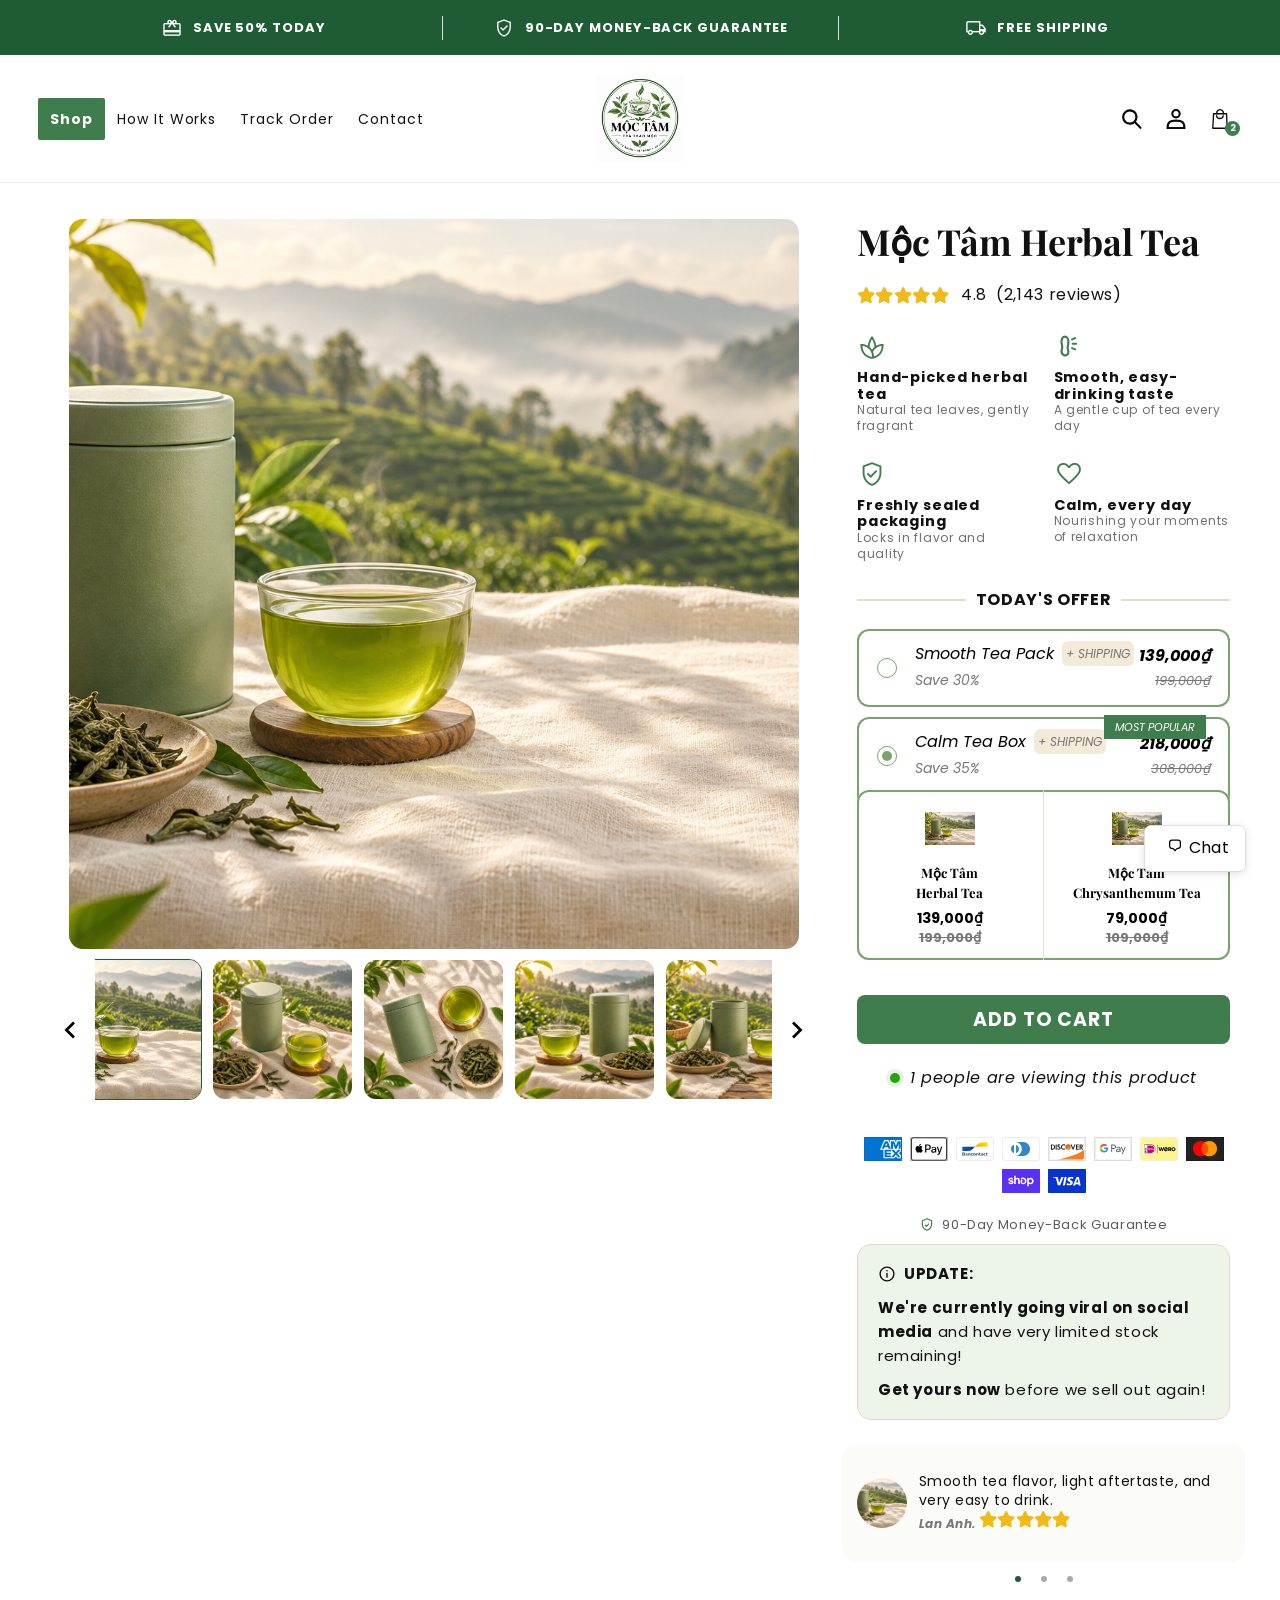
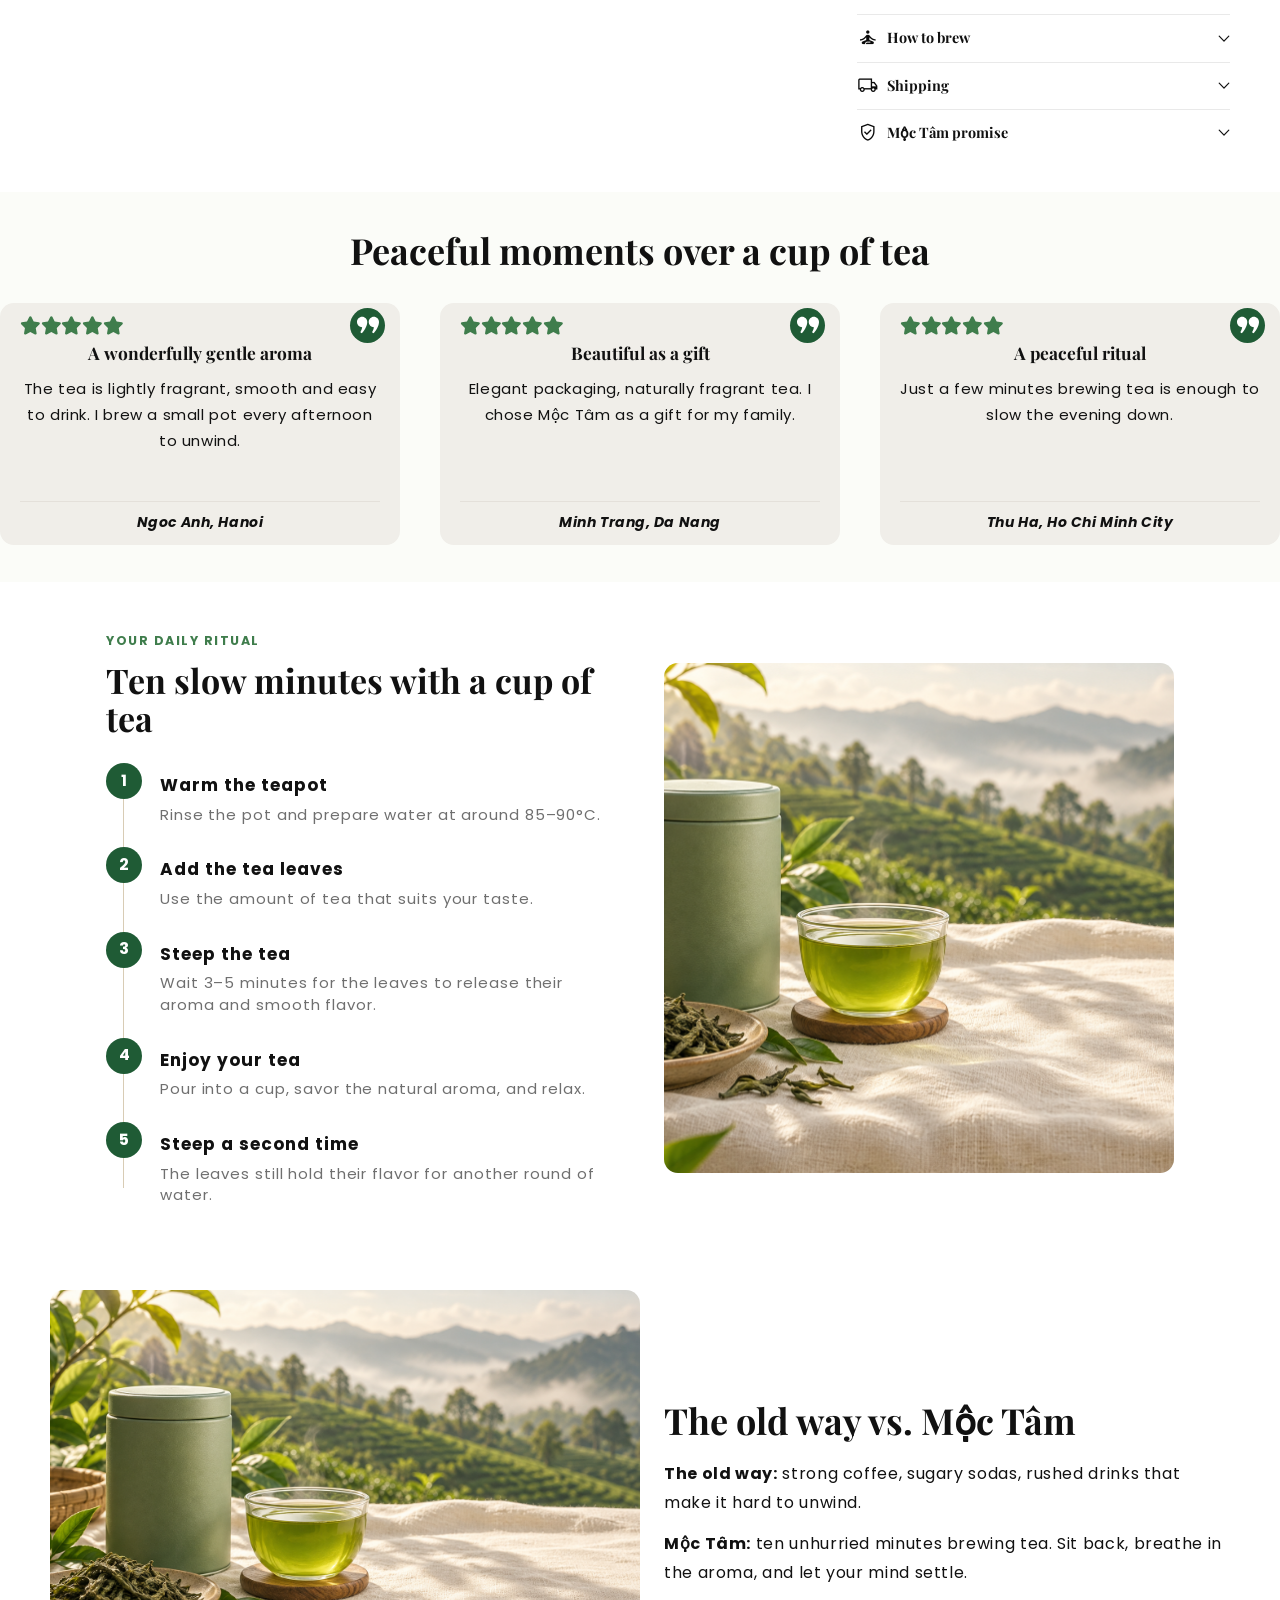
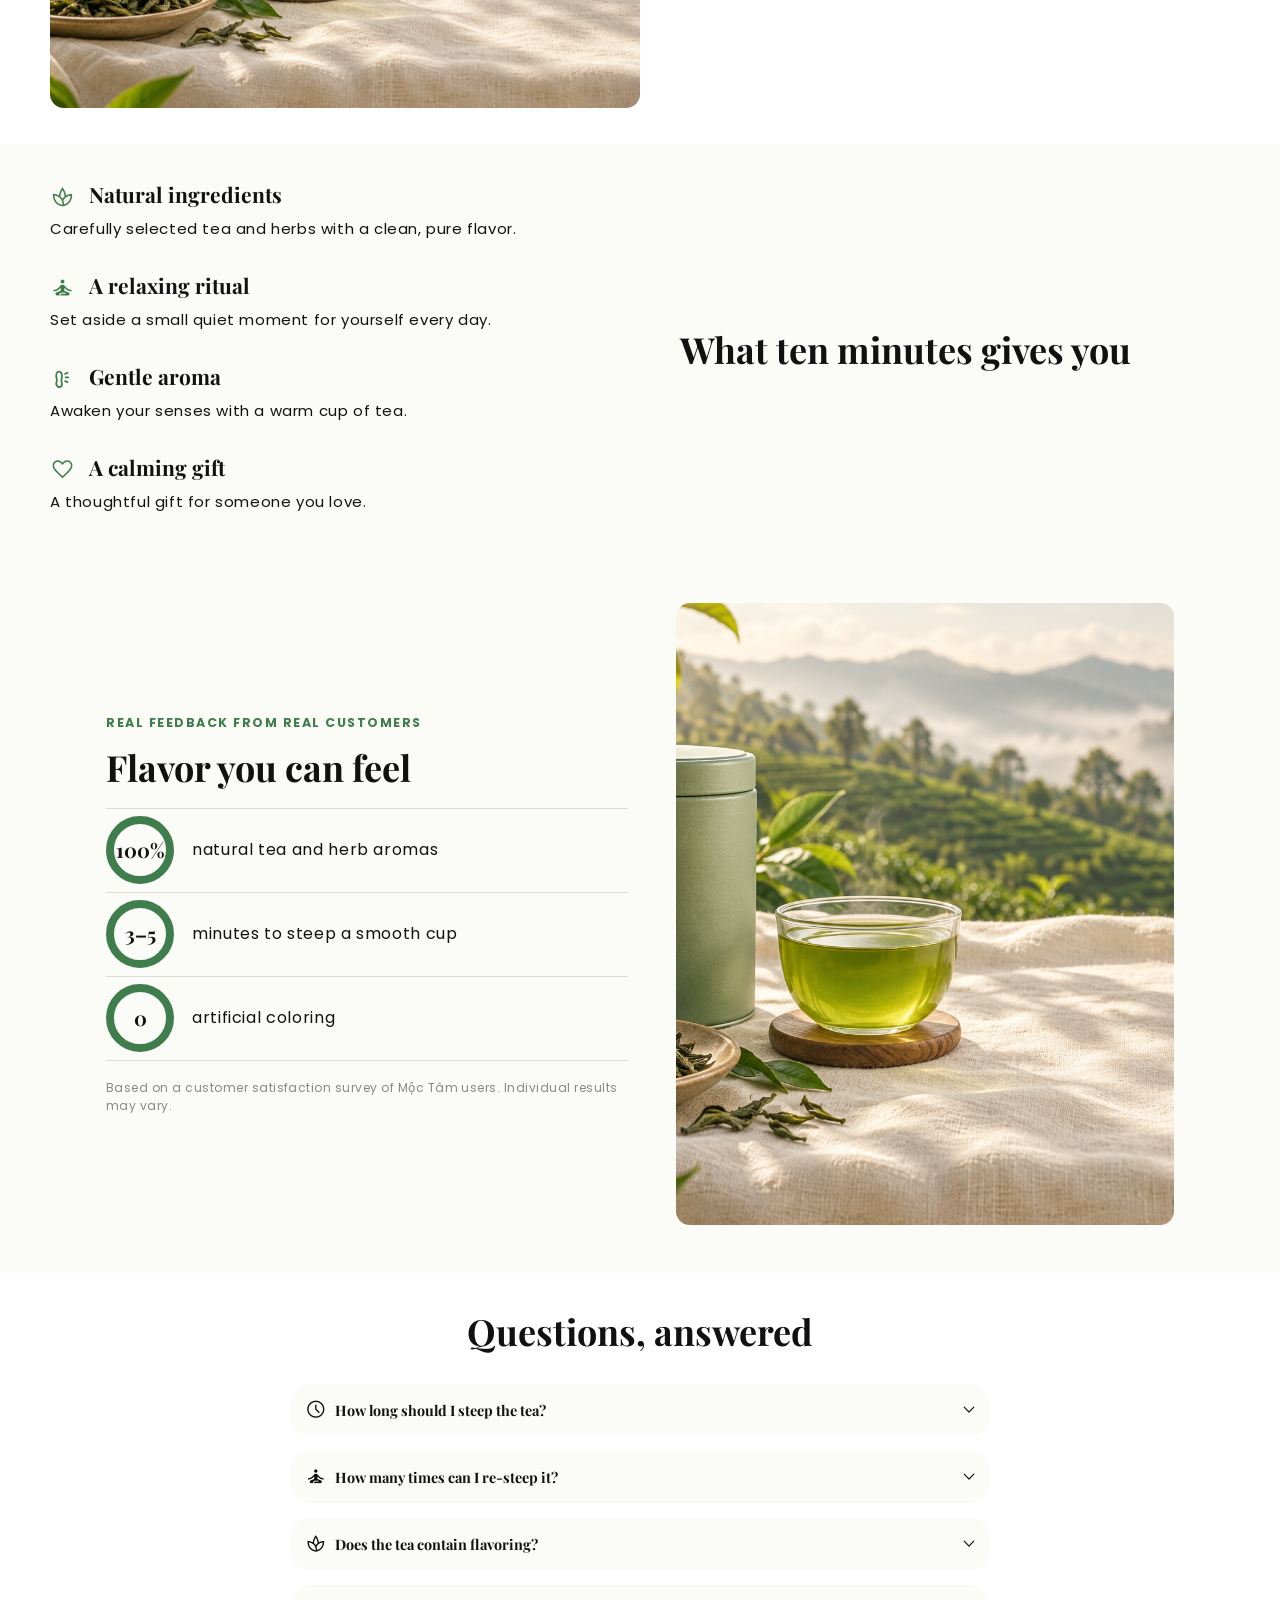
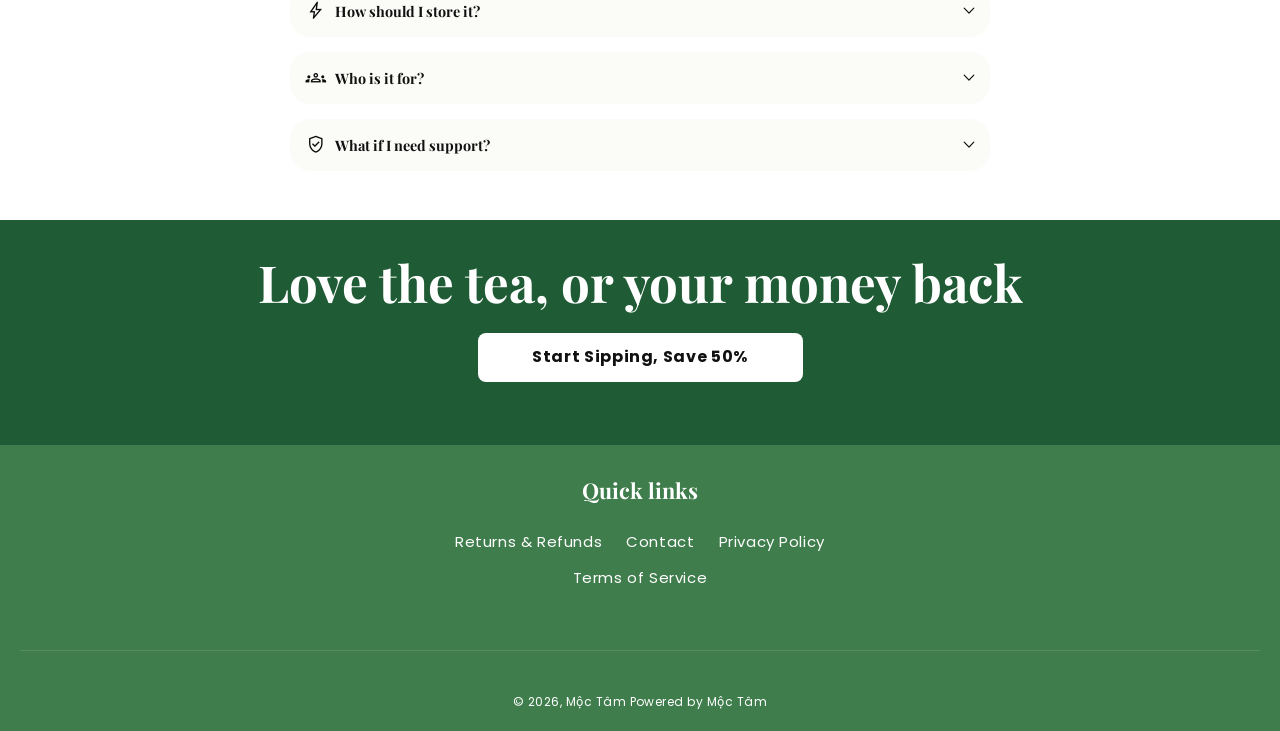
==== commit 49ce316d: "Update website content and add gallery images" ====
--- a/index.html
+++ b/index.html
@@ -3,7 +3,7 @@
   <head>
     <meta charset="utf-8">
     <meta name="viewport" content="width=device-width, initial-scale=1">
-    <title>Trà Thảo Mộc Mộc Tâm</title>
+    <title>Mộc Tâm Herbal Tea</title>
     <link rel="stylesheet" href="assets/css/style.css">
   </head>
   <body>
@@ -11,9 +11,9 @@
 
     <div class="announcement" aria-label="Store announcements">
       <div class="announcement-track">
-        <p><span class="announcement-icon material-icon material-symbols-outlined">redeem</span>GIẢM 50% HÔM NAY</p>
-        <p><span class="announcement-icon material-icon material-symbols-outlined">verified_user</span>BẢO ĐẢM HOÀN TIỀN 90 NGÀY</p>
-        <p><span class="announcement-icon material-icon material-symbols-outlined">local_shipping</span>MIỄN PHÍ VẬN CHUYỂN</p>
+        <p><span class="announcement-icon material-icon material-symbols-outlined">redeem</span>SAVE 50% TODAY</p>
+        <p><span class="announcement-icon material-icon material-symbols-outlined">verified_user</span>90-DAY MONEY-BACK GUARANTEE</p>
+        <p><span class="announcement-icon material-icon material-symbols-outlined">local_shipping</span>FREE SHIPPING</p>
       </div>
     </div>
 
@@ -21,26 +21,26 @@
       <div class="header-inner">
         <button class="icon-button menu-toggle" type="button" aria-label="Menu" aria-expanded="false"></button>
         <nav class="desktop-nav" aria-label="Primary navigation">
-          <a class="active" data-nav="shop" href="./index.html">Cửa hàng</a>
-          <a data-nav="how" href="./how-it-works.html">Cách Dùng</a>
-          <a data-nav="track" href="./track-order.html">Theo Dõi Đơn</a>
-          <a data-nav="contact" href="./contact.html">Liên Hệ</a>
+          <a class="active" data-nav="shop" href="./index.html">Shop</a>
+          <a data-nav="how" href="./how-it-works.html">How It Works</a>
+          <a data-nav="track" href="./track-order.html">Track Order</a>
+          <a data-nav="contact" href="./contact.html">Contact</a>
         </nav>
         <a class="brand" href="#product" aria-label="Mộc Tâm">
           <img src="assets/images/moc-tam-logo.png" alt="Mộc Tâm">
         </a>
         <div class="header-tools">
-          <button class="icon-button search-toggle" type="button" aria-label="Tìm kiếm"></button>
-          <a class="login-link" href="#footer">Đăng nhập</a>
-          <button class="icon-button cart-toggle" type="button" aria-label="Giỏ hàng 2 sản phẩm">
+          <button class="icon-button search-toggle" type="button" aria-label="Search"></button>
+          <a class="login-link" href="#footer">Log in</a>
+          <button class="icon-button cart-toggle" type="button" aria-label="Cart 2 items">
             <span class="cart-count">2</span>
           </button>
         </div>
       </div>
       <div class="search-panel" aria-hidden="true">
-        <label for="search-input">Tìm kiếm</label>
-        <input id="search-input" type="search" placeholder="Tìm kiếm">
-        <button class="search-close icon-button" type="button" aria-label="Đóng tìm kiếm"></button>
+        <label for="search-input">Search</label>
+        <input id="search-input" type="search" placeholder="Search">
+        <button class="search-close icon-button" type="button" aria-label="Close search"></button>
       </div>
     </header>
 
@@ -48,15 +48,15 @@
     <aside class="mobile-menu" aria-label="Menu" aria-hidden="true">
       <div class="mobile-menu-head">
         <h2>Menu</h2>
-        <button class="mobile-menu-close icon-button" type="button" aria-label="Đóng"></button>
+        <button class="mobile-menu-close icon-button" type="button" aria-label="Close"></button>
       </div>
       <nav aria-label="Mobile navigation">
-        <a class="active" data-nav="shop" href="./index.html">Cửa hàng</a>
-        <a data-nav="how" href="./how-it-works.html">Cách Dùng</a>
-        <a data-nav="track" href="./track-order.html">Theo Dõi Đơn</a>
-        <a data-nav="contact" href="./contact.html">Liên Hệ</a>
+        <a class="active" data-nav="shop" href="./index.html">Shop</a>
+        <a data-nav="how" href="./how-it-works.html">How It Works</a>
+        <a data-nav="track" href="./track-order.html">Track Order</a>
+        <a data-nav="contact" href="./contact.html">Contact</a>
       </nav>
-      <a class="mobile-login" href="#footer"><span class="login-icon"></span><strong>Đăng nhập</strong></a>
+      <a class="mobile-login" href="#footer"><span class="login-icon"></span><strong>Log in</strong></a>
     </aside>
 
     <main>
@@ -77,23 +77,23 @@
           </div>
 
           <div class="product-info">
-            <h1>Trà Thảo Mộc Mộc Tâm</h1>
-            <div class="rating" aria-label="4.8 trên 5 sao, 2.143 đánh giá">
-              <span class="stars" aria-hidden="true"></span><span>4.8&nbsp; (2.143 đánh giá)</span>
+            <h1>Mộc Tâm Herbal Tea</h1>
+            <div class="rating" aria-label="4.8 out of 5 stars, 2,143 reviews">
+              <span class="stars" aria-hidden="true"></span><span>4.8&nbsp; (2,143 reviews)</span>
             </div>
             <div class="feature-grid" id="feature-grid"></div>
             <div id="offer-section"></div>
             <div class="product-actions">
-              <button class="add-to-cart" type="button">THÊM VÀO GIỎ HÀNG</button>
-              <div class="viewing"><span class="live-dot"></span><em>1 người đang xem sản phẩm này</em></div>
+              <button class="add-to-cart" type="button">ADD TO CART</button>
+              <div class="viewing"><span class="live-dot"></span><em>1 people are viewing this product</em></div>
               <div class="payment-badges" aria-label="Accepted payment methods">
                 <span class="payment amex"></span><span class="payment apple"></span><span class="payment bancontact"></span><span class="payment diners"></span><span class="payment discover"></span><span class="payment gpay"></span><span class="payment ideal"></span><span class="payment mastercard"></span><span class="payment shop"></span><span class="payment visa"></span>
               </div>
-              <div class="guarantee-line"><span class="guarantee-icon"></span><span>Bảo đảm hoàn tiền trong 90 ngày</span></div>
+              <div class="guarantee-line"><span class="guarantee-icon"></span><span>90-Day Money-Back Guarantee</span></div>
               <div class="stock-alert">
-                <p class="stock-heading"><span class="update-icon"></span><strong>CẬP NHẬT:</strong></p>
-                <p><strong>Sản phẩm đang được nhiều người quan tâm trên mạng xã hội</strong> và lượng hàng còn lại rất hạn chế!</p>
-                <p><strong>Đặt ngay hôm nay</strong> trước khi hết hàng!</p>
+                <p class="stock-heading"><span class="update-icon"></span><strong>UPDATE:</strong></p>
+                <p><strong>We're currently going viral on social media</strong> and have very limited stock remaining!</p>
+                <p><strong>Get yours now</strong> before we sell out again!</p>
               </div>
               <div class="mini-reviews" id="mini-reviews"></div>
               <div class="product-accordions" id="product-accordions"></div>
@@ -104,7 +104,7 @@
 
       <section class="stories-section reveal-section" id="stories">
         <div class="section-inner">
-          <h2>Những phút thư thái bên tách trà</h2>
+          <h2>Peaceful moments over a cup of tea</h2>
           <div class="stories-viewport"><div class="story-grid" id="story-grid"></div></div>
           <div class="story-dots" id="story-dots" aria-label="Select a story"></div>
         </div>
@@ -112,10 +112,10 @@
 
       <section class="ritual-section reveal-section" id="ritual">
         <div class="ritual-grid">
-          <img class="ritual-image" src="assets/images/tra-moc-tam-hero.png" alt="Trà thảo mộc Mộc Tâm">
+          <img class="ritual-image" src="assets/images/tra-moc-tam-hero.png" alt="Mộc Tâm herbal tea">
           <div class="ritual-copy">
-            <p class="eyebrow">NGHI THỨC HẰNG NGÀY CỦA BẠN</p>
-            <h2>Mười phút chậm rãi bên tách trà</h2>
+            <p class="eyebrow">YOUR DAILY RITUAL</p>
+            <h2>Ten slow minutes with a cup of tea</h2>
             <div class="steps" id="steps"></div>
           </div>
         </div>
@@ -123,11 +123,11 @@
 
       <section class="compare-section reveal-section" id="compare">
         <div class="compare-grid">
-          <img src="assets/images/tra-moc-tam-hero.png" alt="Trà thảo mộc Mộc Tâm">
+          <img src="assets/images/tra-moc-tam-hero.png" alt="Mộc Tâm herbal tea">
           <div class="compare-copy">
-            <h2>Cách cũ so với Mộc Tâm</h2>
-            <p><strong>Cách cũ:</strong> cà phê đậm, nước ngọt có ga, những thức uống vội vàng khiến bạn khó thư giãn.</p>
-            <p><strong>Mộc Tâm:</strong> mười phút pha trà chậm rãi. Ngồi lại, hít thở hương thơm và để tâm trí lắng xuống.</p>
+            <h2>The old way vs. Mộc Tâm</h2>
+            <p><strong>The old way:</strong> strong coffee, sugary sodas, rushed drinks that make it hard to unwind.</p>
+            <p><strong>Mộc Tâm:</strong> ten unhurried minutes brewing tea. Sit back, breathe in the aroma, and let your mind settle.</p>
           </div>
         </div>
       </section>
@@ -135,54 +135,54 @@
       <section class="benefits-section reveal-section" id="benefits">
         <div class="benefits-grid">
           <div class="benefit-list" id="benefit-list"></div>
-          <h2>Mười phút mang lại điều gì</h2>
+          <h2>What ten minutes gives you</h2>
         </div>
       </section>
 
       <section class="results-section reveal-section" id="results">
         <div class="results-grid">
           <div class="results-copy">
-            <p class="eyebrow">CẢM NHẬN THẬT TỪ KHÁCH HÀNG</p>
-            <h2>Hương vị bạn có thể cảm nhận</h2>
+            <p class="eyebrow">REAL FEEDBACK FROM REAL CUSTOMERS</p>
+            <h2>Flavor you can feel</h2>
             <div class="stats" id="stats"></div>
-            <p class="disclaimer">Dựa trên khảo sát mức độ hài lòng của khách hàng Mộc Tâm. Trải nghiệm có thể khác nhau tùy người dùng.</p>
+            <p class="disclaimer">Based on a customer satisfaction survey of Mộc Tâm users. Individual results may vary.</p>
           </div>
-          <img src="assets/images/tra-moc-tam-hero.png" alt="Hộp trà Mộc Tâm">
+          <img src="assets/images/tra-moc-tam-hero.png" alt="Mộc Tâm tea box">
         </div>
       </section>
 
       <section class="faq-section reveal-section" id="faq">
         <div class="faq-inner">
-          <h2>Giải đáp thắc mắc</h2>
+          <h2>Questions, answered</h2>
           <div id="faq-list"></div>
         </div>
       </section>
 
       <section class="final-cta reveal-section">
-        <h2>Yêu thích hương trà, hoặc hoàn tiền</h2>
-        <a href="#product">Bắt Đầu Thưởng Trà, Giảm 50%</a>
+        <h2>Love the tea, or your money back</h2>
+        <a href="#product">Start Sipping, Save 50%</a>
       </section>
     </main>
 
     <footer id="footer">
-      <h2>Liên kết nhanh</h2>
+      <h2>Quick links</h2>
       <nav aria-label="Footer navigation">
-        <a href="#footer">Đổi trả &amp; Hoàn tiền</a>
-        <a href="#footer">Liên Hệ</a>
-        <a href="#footer">Chính sách bảo mật</a>
-        <a href="#footer">Điều khoản dịch vụ</a>
+        <a href="#footer">Returns &amp; Refunds</a>
+        <a href="#footer">Contact</a>
+        <a href="#footer">Privacy Policy</a>
+        <a href="#footer">Terms of Service</a>
       </nav>
       <div class="footer-bottom">© 2026, <a href="#product">Mộc Tâm</a> Powered by Mộc Tâm</div>
     </footer>
 
-    <button class="chat-button" type="button" aria-label="Trò chuyện"><span class="chat-icon"></span><span>Trò chuyện</span></button>
+    <button class="chat-button" type="button" aria-label="Chat"><span class="chat-icon"></span><span>Chat</span></button>
 
     <div class="cart-backdrop" hidden></div>
     <aside class="cart-drawer" id="cart-drawer" role="dialog" aria-label="Your cart" aria-hidden="true">
-      <div class="cart-head"><h2>Giỏ hàng • <span class="cart-item-count">2 sản phẩm</span></h2><button class="cart-close icon-button" type="button" aria-label="Đóng"></button></div>
-      <div class="cart-reserved">Giỏ hàng được giữ trong <strong>04:57</strong></div>
+      <div class="cart-head"><h2>Cart • <span class="cart-item-count">2 items</span></h2><button class="cart-close icon-button" type="button" aria-label="Close"></button></div>
+      <div class="cart-reserved">Cart reserved for <strong>04:57</strong></div>
       <div class="cart-items" id="cart-items"></div>
-      <div class="cart-summary"><p><strong>Tiết kiệm</strong><strong class="cart-savings">-$140.04</strong></p><p><strong>Tạm tính</strong><strong class="cart-subtotal">$149.94</strong></p><button type="button">Thanh toán</button><div class="cart-payments"><span class="payment amex"></span><span class="payment apple"></span><span class="payment discover"></span><span class="payment gpay"></span><span class="payment mastercard"></span><span class="payment shop"></span><span class="payment visa"></span></div></div>
+      <div class="cart-summary"><p><strong>Savings</strong><strong class="cart-savings">-$140.04</strong></p><p><strong>Subtotal</strong><strong class="cart-subtotal">$149.94</strong></p><button type="button">Check out</button><div class="cart-payments"><span class="payment amex"></span><span class="payment apple"></span><span class="payment discover"></span><span class="payment gpay"></span><span class="payment mastercard"></span><span class="payment shop"></span><span class="payment visa"></span></div></div>
     </aside>
 
     <script src="assets/js/icons.js"></script>
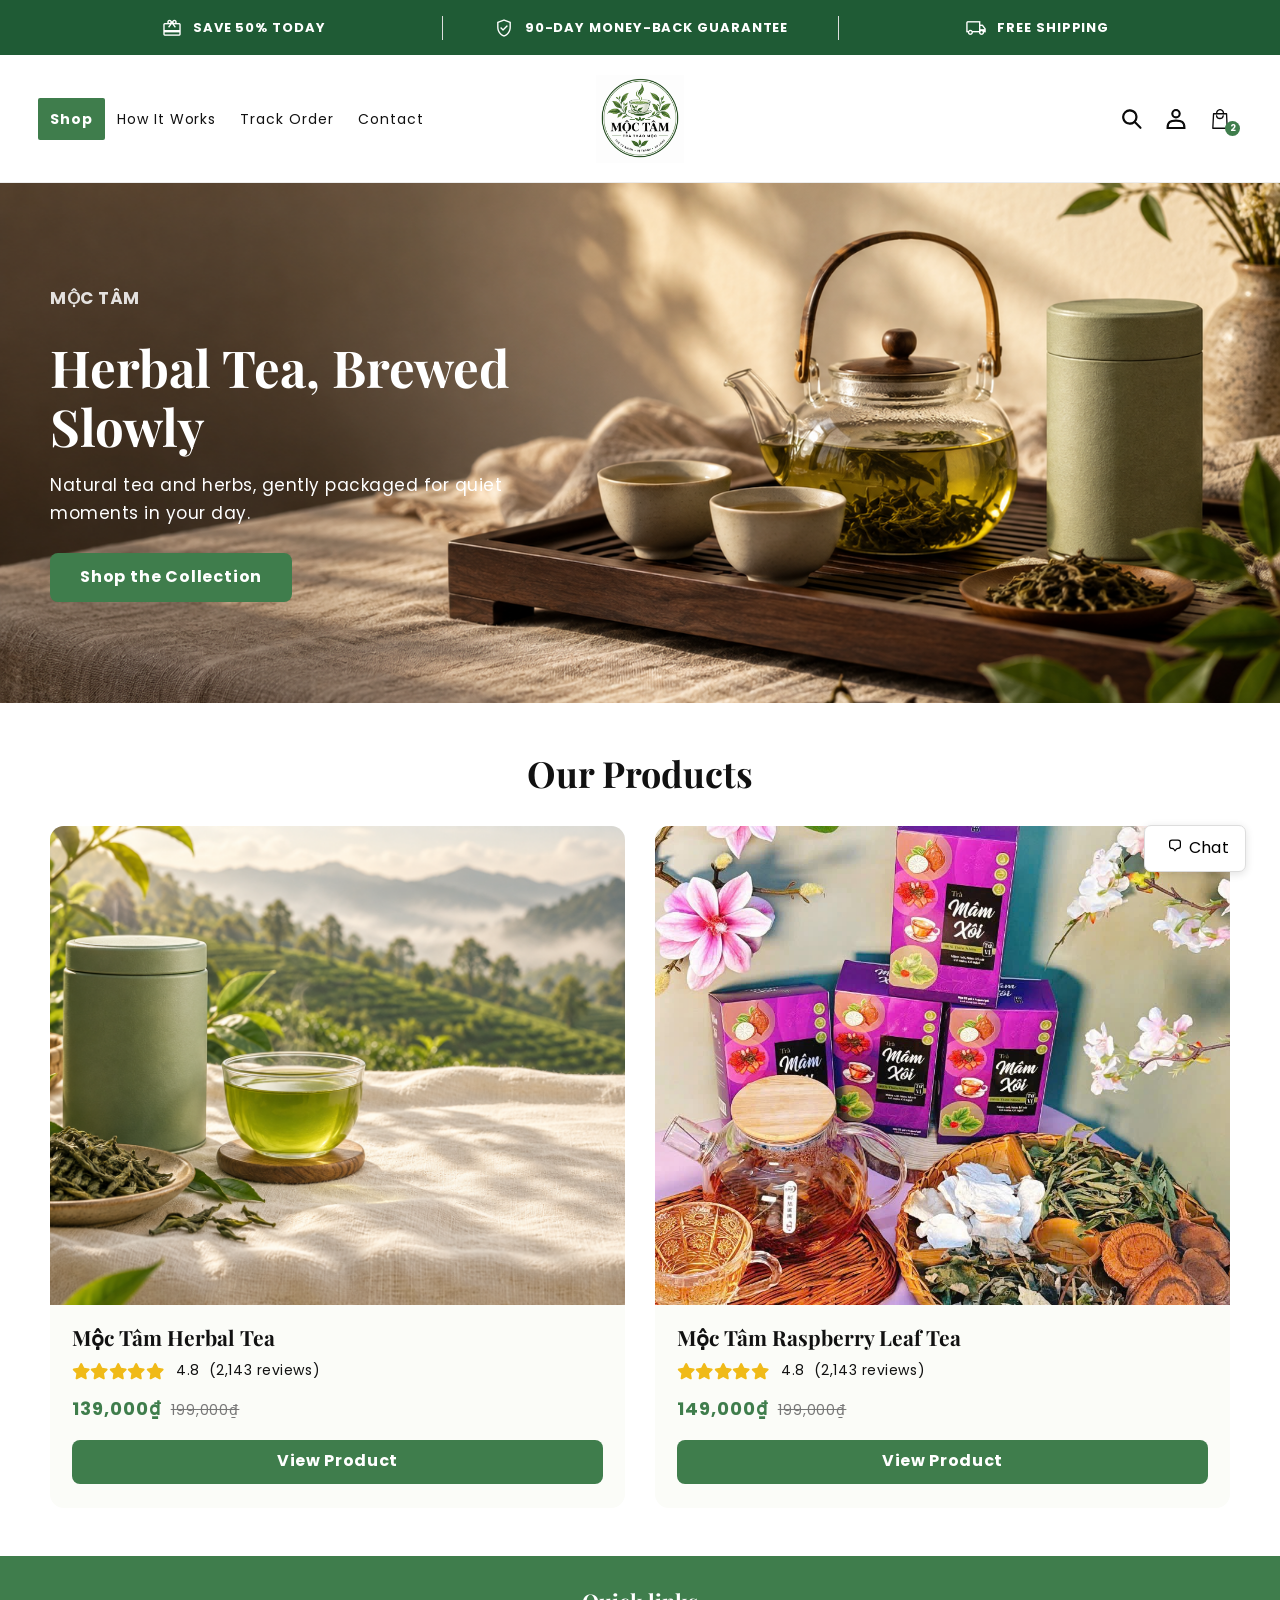
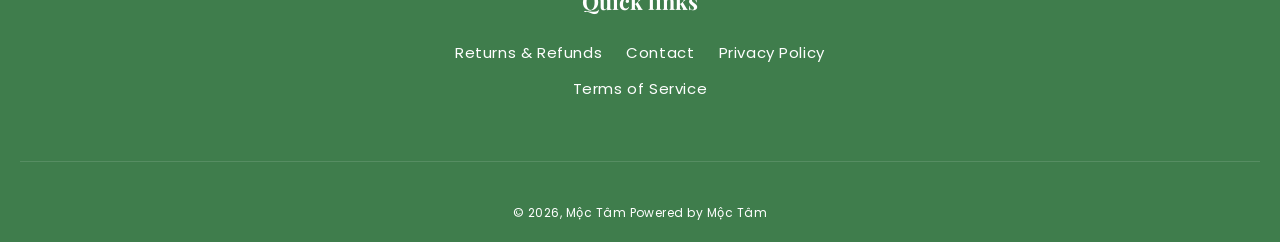
==== commit b4e9295d: "Add home banner slider, new product pages, and updated styles" ====
--- a/index.html
+++ b/index.html
@@ -3,189 +3,60 @@
   <head>
     <meta charset="utf-8">
     <meta name="viewport" content="width=device-width, initial-scale=1">
-    <title>Mộc Tâm Herbal Tea</title>
+    <title>Mộc Tâm – Herbal Tea, Brewed Slowly</title>
     <link rel="stylesheet" href="assets/css/style.css">
   </head>
-  <body>
-    <a class="skip-link" href="#product">Skip to content</a>
+  <body class="page-body" data-page="shop">
+    <a class="skip-link" href="#main-content">Skip to content</a>
+    <div class="announcement" aria-label="Store announcements"><div class="announcement-track"><p><span class="announcement-icon material-icon material-symbols-outlined">redeem</span>SAVE 50% TODAY</p><p><span class="announcement-icon material-icon material-symbols-outlined">verified_user</span>90-DAY MONEY-BACK GUARANTEE</p><p><span class="announcement-icon material-icon material-symbols-outlined">local_shipping</span>FREE SHIPPING</p></div></div>
+    <header class="site-header"><div class="header-inner"><button class="icon-button menu-toggle" type="button" aria-label="Menu" aria-expanded="false"></button><nav class="desktop-nav" aria-label="Primary navigation"><a data-nav="shop" href="./index.html">Shop</a><a data-nav="how" href="./how-it-works.html">How It Works</a><a data-nav="track" href="./track-order.html">Track Order</a><a data-nav="contact" href="./contact.html">Contact</a></nav><a class="brand" href="./index.html" aria-label="Mộc Tâm"><img src="assets/images/moc-tam-logo.png" alt="Mộc Tâm"></a><div class="header-tools"><button class="icon-button search-toggle" type="button" aria-label="Search"></button><a class="login-link" href="#footer">Log in</a><button class="icon-button cart-toggle" type="button" aria-label="Cart 2 items"><span class="cart-count">2</span></button></div></div><div class="search-panel" aria-hidden="true"><label for="search-input">Search</label><input id="search-input" type="search" placeholder="Search"><button class="search-close icon-button" type="button" aria-label="Close search"></button></div></header>
+    <div class="menu-backdrop" hidden></div><aside class="mobile-menu" aria-label="Menu" aria-hidden="true"><div class="mobile-menu-head"><h2>Menu</h2><button class="mobile-menu-close icon-button" type="button" aria-label="Close"></button></div><nav aria-label="Mobile navigation"><a data-nav="shop" href="./index.html">Shop</a><a data-nav="how" href="./how-it-works.html">How It Works</a><a data-nav="track" href="./track-order.html">Track Order</a><a data-nav="contact" href="./contact.html">Contact</a></nav><a class="mobile-login" href="#footer"><span class="login-icon"></span><strong>Log in</strong></a></aside>
 
-    <div class="announcement" aria-label="Store announcements">
-      <div class="announcement-track">
-        <p><span class="announcement-icon material-icon material-symbols-outlined">redeem</span>SAVE 50% TODAY</p>
-        <p><span class="announcement-icon material-icon material-symbols-outlined">verified_user</span>90-DAY MONEY-BACK GUARANTEE</p>
-        <p><span class="announcement-icon material-icon material-symbols-outlined">local_shipping</span>FREE SHIPPING</p>
-      </div>
-    </div>
-
-    <header class="site-header">
-      <div class="header-inner">
-        <button class="icon-button menu-toggle" type="button" aria-label="Menu" aria-expanded="false"></button>
-        <nav class="desktop-nav" aria-label="Primary navigation">
-          <a class="active" data-nav="shop" href="./index.html">Shop</a>
-          <a data-nav="how" href="./how-it-works.html">How It Works</a>
-          <a data-nav="track" href="./track-order.html">Track Order</a>
-          <a data-nav="contact" href="./contact.html">Contact</a>
-        </nav>
-        <a class="brand" href="#product" aria-label="Mộc Tâm">
-          <img src="assets/images/moc-tam-logo.png" alt="Mộc Tâm">
-        </a>
-        <div class="header-tools">
-          <button class="icon-button search-toggle" type="button" aria-label="Search"></button>
-          <a class="login-link" href="#footer">Log in</a>
-          <button class="icon-button cart-toggle" type="button" aria-label="Cart 2 items">
-            <span class="cart-count">2</span>
-          </button>
+    <main id="main-content">
+      <section class="home-hero" aria-label="Mộc Tâm tea collection">
+        <div class="home-hero-slides">
+          <img class="home-hero-image" src="assets/images/home-banner-1.png" alt="Mộc Tâm herbal tea in a misty tea garden">
+          <img class="home-hero-image" src="assets/images/home-banner-2.png" alt="Mộc Tâm herbal tea and loose leaves">
+          <img class="home-hero-image" src="assets/images/home-banner-3.png" alt="Mộc Tâm tea at sunrise">
         </div>
-      </div>
-      <div class="search-panel" aria-hidden="true">
-        <label for="search-input">Search</label>
-        <input id="search-input" type="search" placeholder="Search">
-        <button class="search-close icon-button" type="button" aria-label="Close search"></button>
-      </div>
-    </header>
-
-    <div class="menu-backdrop" hidden></div>
-    <aside class="mobile-menu" aria-label="Menu" aria-hidden="true">
-      <div class="mobile-menu-head">
-        <h2>Menu</h2>
-        <button class="mobile-menu-close icon-button" type="button" aria-label="Close"></button>
-      </div>
-      <nav aria-label="Mobile navigation">
-        <a class="active" data-nav="shop" href="./index.html">Shop</a>
-        <a data-nav="how" href="./how-it-works.html">How It Works</a>
-        <a data-nav="track" href="./track-order.html">Track Order</a>
-        <a data-nav="contact" href="./contact.html">Contact</a>
-      </nav>
-      <a class="mobile-login" href="#footer"><span class="login-icon"></span><strong>Log in</strong></a>
-    </aside>
-
-    <main>
-      <section class="hero" id="product">
-        <div class="hero-grid">
-          <div class="gallery-column">
-            <div class="gallery-stage" aria-label="Gallery Viewer">
-              <div class="gallery-track"></div>
-              <button class="gallery-arrow gallery-prev" type="button" aria-label="Slide left"></button>
-              <button class="gallery-arrow gallery-next" type="button" aria-label="Slide right"></button>
-              <div class="gallery-dots" aria-label="Select gallery image"></div>
-            </div>
-            <div class="thumbnail-row">
-              <button class="gallery-arrow thumbnail-prev" type="button" aria-label="Slide left"></button>
-              <div class="thumbnail-viewport"><div class="thumbnail-track"></div></div>
-              <button class="gallery-arrow thumbnail-next" type="button" aria-label="Slide right"></button>
-            </div>
-          </div>
-
-          <div class="product-info">
-            <h1>Mộc Tâm Herbal Tea</h1>
-            <div class="rating" aria-label="4.8 out of 5 stars, 2,143 reviews">
-              <span class="stars" aria-hidden="true"></span><span>4.8&nbsp; (2,143 reviews)</span>
-            </div>
-            <div class="feature-grid" id="feature-grid"></div>
-            <div id="offer-section"></div>
-            <div class="product-actions">
-              <button class="add-to-cart" type="button">ADD TO CART</button>
-              <div class="viewing"><span class="live-dot"></span><em>1 people are viewing this product</em></div>
-              <div class="payment-badges" aria-label="Accepted payment methods">
-                <span class="payment amex"></span><span class="payment apple"></span><span class="payment bancontact"></span><span class="payment diners"></span><span class="payment discover"></span><span class="payment gpay"></span><span class="payment ideal"></span><span class="payment mastercard"></span><span class="payment shop"></span><span class="payment visa"></span>
-              </div>
-              <div class="guarantee-line"><span class="guarantee-icon"></span><span>90-Day Money-Back Guarantee</span></div>
-              <div class="stock-alert">
-                <p class="stock-heading"><span class="update-icon"></span><strong>UPDATE:</strong></p>
-                <p><strong>We're currently going viral on social media</strong> and have very limited stock remaining!</p>
-                <p><strong>Get yours now</strong> before we sell out again!</p>
-              </div>
-              <div class="mini-reviews" id="mini-reviews"></div>
-              <div class="product-accordions" id="product-accordions"></div>
-            </div>
-          </div>
+        <button class="home-hero-arrow home-hero-prev" type="button" aria-label="Previous banner"><svg viewBox="0 0 24 24" aria-hidden="true"><path d="m15 18-6-6 6-6"/></svg></button>
+        <button class="home-hero-arrow home-hero-next" type="button" aria-label="Next banner"><svg viewBox="0 0 24 24" aria-hidden="true"><path d="m9 18 6-6-6-6"/></svg></button>
+        <div class="home-hero-copy">
+          <p class="eyebrow">MỘC TÂM</p>
+          <h1>Herbal Tea, Brewed Slowly</h1>
+          <p>Natural tea and herbs, gently packaged for quiet moments in your day.</p>
+          <a class="home-hero-cta" href="#products">Shop the Collection</a>
         </div>
       </section>
 
-      <section class="stories-section reveal-section" id="stories">
-        <div class="section-inner">
-          <h2>Peaceful moments over a cup of tea</h2>
-          <div class="stories-viewport"><div class="story-grid" id="story-grid"></div></div>
-          <div class="story-dots" id="story-dots" aria-label="Select a story"></div>
+      <section class="product-list-section" id="products">
+        <h2>Our Products</h2>
+        <div class="product-grid">
+          <a class="product-card" href="./moc-tam-herbal-tea.html">
+            <img src="assets/images/tra-moc-tam-hero.png" alt="Mộc Tâm Herbal Tea">
+            <div class="product-card-body">
+              <h3>Mộc Tâm Herbal Tea</h3>
+              <div class="rating" aria-label="4.8 out of 5 stars, 2,143 reviews"><span class="stars" aria-hidden="true"></span><span>4.8&nbsp; (2,143 reviews)</span></div>
+              <div class="product-card-prices"><strong>139,000₫</strong><del>199,000₫</del></div>
+              <span class="product-card-link">View Product</span>
+            </div>
+          </a>
+          <a class="product-card" href="./tra-mam-xoi.html">
+            <img src="assets/images/tra-mam-xoi-1.jpg" alt="Mộc Tâm Raspberry Leaf Tea">
+            <div class="product-card-body">
+              <h3>Mộc Tâm Raspberry Leaf Tea</h3>
+              <div class="rating" aria-label="4.8 out of 5 stars, 2,143 reviews"><span class="stars" aria-hidden="true"></span><span>4.8&nbsp; (2,143 reviews)</span></div>
+              <div class="product-card-prices"><strong>149,000₫</strong><del>199,000₫</del></div>
+              <span class="product-card-link">View Product</span>
+            </div>
+          </a>
         </div>
-      </section>
-
-      <section class="ritual-section reveal-section" id="ritual">
-        <div class="ritual-grid">
-          <img class="ritual-image" src="assets/images/tra-moc-tam-hero.png" alt="Mộc Tâm herbal tea">
-          <div class="ritual-copy">
-            <p class="eyebrow">YOUR DAILY RITUAL</p>
-            <h2>Ten slow minutes with a cup of tea</h2>
-            <div class="steps" id="steps"></div>
-          </div>
-        </div>
-      </section>
-
-      <section class="compare-section reveal-section" id="compare">
-        <div class="compare-grid">
-          <img src="assets/images/tra-moc-tam-hero.png" alt="Mộc Tâm herbal tea">
-          <div class="compare-copy">
-            <h2>The old way vs. Mộc Tâm</h2>
-            <p><strong>The old way:</strong> strong coffee, sugary sodas, rushed drinks that make it hard to unwind.</p>
-            <p><strong>Mộc Tâm:</strong> ten unhurried minutes brewing tea. Sit back, breathe in the aroma, and let your mind settle.</p>
-          </div>
-        </div>
-      </section>
-
-      <section class="benefits-section reveal-section" id="benefits">
-        <div class="benefits-grid">
-          <div class="benefit-list" id="benefit-list"></div>
-          <h2>What ten minutes gives you</h2>
-        </div>
-      </section>
-
-      <section class="results-section reveal-section" id="results">
-        <div class="results-grid">
-          <div class="results-copy">
-            <p class="eyebrow">REAL FEEDBACK FROM REAL CUSTOMERS</p>
-            <h2>Flavor you can feel</h2>
-            <div class="stats" id="stats"></div>
-            <p class="disclaimer">Based on a customer satisfaction survey of Mộc Tâm users. Individual results may vary.</p>
-          </div>
-          <img src="assets/images/tra-moc-tam-hero.png" alt="Mộc Tâm tea box">
-        </div>
-      </section>
-
-      <section class="faq-section reveal-section" id="faq">
-        <div class="faq-inner">
-          <h2>Questions, answered</h2>
-          <div id="faq-list"></div>
-        </div>
-      </section>
-
-      <section class="final-cta reveal-section">
-        <h2>Love the tea, or your money back</h2>
-        <a href="#product">Start Sipping, Save 50%</a>
       </section>
     </main>
 
-    <footer id="footer">
-      <h2>Quick links</h2>
-      <nav aria-label="Footer navigation">
-        <a href="#footer">Returns &amp; Refunds</a>
-        <a href="#footer">Contact</a>
-        <a href="#footer">Privacy Policy</a>
-        <a href="#footer">Terms of Service</a>
-      </nav>
-      <div class="footer-bottom">© 2026, <a href="#product">Mộc Tâm</a> Powered by Mộc Tâm</div>
-    </footer>
-
-    <button class="chat-button" type="button" aria-label="Chat"><span class="chat-icon"></span><span>Chat</span></button>
-
-    <div class="cart-backdrop" hidden></div>
-    <aside class="cart-drawer" id="cart-drawer" role="dialog" aria-label="Your cart" aria-hidden="true">
-      <div class="cart-head"><h2>Cart • <span class="cart-item-count">2 items</span></h2><button class="cart-close icon-button" type="button" aria-label="Close"></button></div>
-      <div class="cart-reserved">Cart reserved for <strong>04:57</strong></div>
-      <div class="cart-items" id="cart-items"></div>
-      <div class="cart-summary"><p><strong>Savings</strong><strong class="cart-savings">-$140.04</strong></p><p><strong>Subtotal</strong><strong class="cart-subtotal">$149.94</strong></p><button type="button">Check out</button><div class="cart-payments"><span class="payment amex"></span><span class="payment apple"></span><span class="payment discover"></span><span class="payment gpay"></span><span class="payment mastercard"></span><span class="payment shop"></span><span class="payment visa"></span></div></div>
-    </aside>
-
+    <footer id="footer"><h2>Quick links</h2><nav aria-label="Footer navigation"><a href="#footer">Returns &amp; Refunds</a><a href="./contact.html">Contact</a><a href="#footer">Privacy Policy</a><a href="#footer">Terms of Service</a></nav><div class="footer-bottom">© 2026, <a href="./index.html">Mộc Tâm</a> Powered by Mộc Tâm</div></footer><button class="chat-button" type="button" aria-label="Chat"><span class="chat-icon"></span><span>Chat</span></button>
+    <div class="cart-backdrop" hidden></div><aside class="cart-drawer" role="dialog" aria-label="Your cart" aria-hidden="true"><div class="cart-head"><h2>Cart · <span>2 items</span></h2><button class="cart-close icon-button" type="button" aria-label="Close"></button></div><div class="cart-reserved">Cart reserved for <strong>04:57</strong></div><div class="cart-items"><div class="cart-item"><img src="assets/images/tra-moc-tam-hero.png" alt=""><div class="cart-item-copy"><h3>Mộc Tâm Herbal Tea</h3><div class="cart-item-prices"><del>199,000₫</del><strong>139,000₫</strong></div></div></div><div class="cart-item"><img src="assets/images/tra-mam-xoi-1.jpg" alt=""><div class="cart-item-copy"><h3>Mộc Tâm Raspberry Leaf Tea</h3><div class="cart-item-prices"><del>199,000₫</del><strong>149,000₫</strong></div></div></div></div><div class="cart-summary"><p><strong>Savings</strong><strong>-110,000₫</strong></p><p><strong>Subtotal</strong><strong>288,000₫</strong></p><button type="button">Check out</button></div></aside>
     <script src="assets/js/icons.js"></script>
-    <script src="assets/js/main.js"></script>
+    <script src="assets/js/page.js"></script>
   </body>
 </html>
--- a/assets/css/style.css
+++ b/assets/css/style.css
@@ -99,6 +99,8 @@
 .payment{display:inline-flex;align-items:center;justify-content:center;height:23px;min-width:34px;padding:0 4px;border-radius:3px;background:#eee;color:#111;font-size:8px;line-height:8px;letter-spacing:-.04em;font-weight:700}
 .payment.amex{background:#0a82ca;color:#fff}.payment.apple{background:#fff;color:#000;border:1px solid #bbb;font-size:11px}.payment.discover{background:#fff;border:1px solid #ddd;font-size:7px;color:#777}.payment.gpay{background:#fff;border:1px solid #ddd;color:#678}.payment.mastercard{background:#111;color:#ed2d1a;font-size:11px;letter-spacing:-.15em}.payment.shop{background:#6948cf;color:#fff}.payment.visa{background:#1c49a4;color:#fff}
 .guarantee-line{height:34px;display:flex;align-items:center;justify-content:center;gap:7px;color:#5a5a5a;font-size:13px;letter-spacing:.05em}
+.delivery-line{display:flex;align-items:center;justify-content:center;gap:7px;color:#5a5a5a;font-size:13px;letter-spacing:.05em;margin-top:2px}
+.delivery-icon{display:inline-flex;align-items:center;justify-content:center;color:var(--gold)}.delivery-icon>svg{width:16px;height:16px}
 .stock-alert{border:1px solid #f1cfcd;border-radius:14px;background:var(--pink);padding:18px 20px;margin-top:2px;min-height:152px}
 .stock-alert p{font-size:15px;line-height:24px;letter-spacing:.04em;margin-bottom:10px}.stock-alert p:last-child{margin-bottom:0}.stock-heading{display:flex;gap:8px;align-items:center}
 .mini-reviews{margin:24px -15px;position:relative}
@@ -111,6 +113,14 @@
 .stories-section{background:var(--cream);padding:36px 0 27px}.section-inner{max-width:1300px;margin:0 auto}.stories-section h2{text-align:center;margin-bottom:30px}
 .story-grid{display:grid;grid-template-columns:repeat(3,minmax(0,1fr));gap:39px 40px;align-items:stretch}.stories-viewport{overflow:visible}
 .story-card{background:#f0eee9;border-radius:14px;overflow:hidden;display:flex;flex-direction:column;min-width:0}.story-image{width:100%;aspect-ratio:1;object-fit:cover;display:block}.story-info{padding:12.5px 20px;text-align:center;display:flex;flex-direction:column;flex:1;min-height:299px}.story-card.no-image .story-info{min-height:242px}.story-stars{color:var(--gold);font-size:23px;letter-spacing:-.1em;line-height:27px}.story-card h3{font-size:17.4px;line-height:24.7px;margin:5px 0 10px}.story-card p{font-size:15px;line-height:26px;letter-spacing:.04em}.story-author{margin-top:auto!important;padding-top:10px;border-top:1px solid #e4e0da;font-size:14px!important;line-height:20px!important;font-weight:700;font-style:italic}.story-quote{position:absolute;right:15px;top:calc(100% - 25px);width:48px;height:48px;border-radius:50%;background:var(--black);color:#fff;display:flex;align-items:center;justify-content:center;margin:0;padding:0;z-index:2}.story-card{position:relative}.story-dots{display:none}
+.feedback-section{background:#fff;padding:36px 20px}.feedback-section .section-inner{max-width:800px}.feedback-section h2{text-align:center;margin-bottom:24px}
+.feedback-form{background:var(--cream);border-radius:14px;padding:20px}
+.feedback-stars{display:flex;gap:6px;margin-bottom:12px}
+.feedback-stars button{border:0;background:transparent;padding:0;color:#ccc;cursor:pointer;line-height:0}
+.feedback-stars button.active{color:#f0ba18}
+.feedback-stars button svg{width:26px;height:26px;fill:currentColor;display:block}
+.feedback-form textarea{width:100%;min-height:90px;margin-bottom:12px;resize:vertical;border:1px solid #ddd;border-radius:8px;padding:10px 12px;font:inherit;letter-spacing:.03em;background:#fff}
+.feedback-form button[type=submit]{display:block;margin:0 auto;height:46px;padding:0 24px;border:0;border-radius:7px;background:var(--gold);color:#fff;font-weight:700;letter-spacing:.04em;cursor:pointer}
 .ritual-section{background:#fff;padding:48px 16px}.ritual-grid{width:100%;max-width:1068px;margin:0 auto;display:grid;grid-template-columns:repeat(2,minmax(0,1fr));gap:48px;align-items:center}.ritual-image{grid-column:2;width:100%;aspect-ratio:1;object-fit:cover;border-radius:14px}.ritual-copy{grid-column:1;grid-row:1}.eyebrow{color:var(--gold);font-size:12.5px;line-height:22.5px;font-weight:700;letter-spacing:.12em;margin-bottom:10px}.ritual-copy h2,.compare-copy h2,.results-copy h2{margin-bottom:26px}.steps{position:relative;display:flex;flex-direction:column;gap:22px}.steps:before{content:'';position:absolute;left:17px;top:18px;bottom:18px;width:1px;background:#d8ccb5}.step{position:relative;display:grid;grid-template-columns:36px 1fr;column-gap:18px;margin-bottom:0;align-items:start}.step:last-child{margin-bottom:0}.step-number{width:36px;height:36px;border-radius:50%;background:var(--black);color:#fff;display:grid;place-items:center;font-weight:700;letter-spacing:0;z-index:1}.step h3{font:700 17px/30.6px Poppins,sans-serif;letter-spacing:.06em;margin:7px 0 3px}.step p{grid-column:2;font-size:15px;line-height:21.75px;letter-spacing:.06em;color:#6f6f6f;margin:0}
 .compare-section{background:#fff;padding:36px 50px}.compare-grid{width:100%;max-width:1300px;margin:0 auto;display:grid;grid-template-columns:repeat(2,minmax(0,1fr));gap:0;align-items:center}.compare-grid img{width:100%;aspect-ratio:1.413;object-fit:cover;border-radius:14px}.compare-copy{padding-left:24px}.compare-copy h2{margin-bottom:16px}.compare-copy p{font-size:16px;line-height:29px;letter-spacing:.04em;margin-bottom:12px}.compare-copy strong{font-weight:700}
 .benefits-section{background:var(--cream);padding:36px 50px}.benefits-grid{width:100%;max-width:1300px;margin:0 auto;display:grid;grid-template-columns:repeat(2,minmax(0,1fr));gap:30px 80px}.benefit-list{grid-column:1;grid-row:1}.benefits-grid>h2{grid-column:2;grid-row:1;margin-top:0;align-self:center}.benefit{margin-bottom:30px}.benefit h3{font-size:21px;line-height:29px;margin-bottom:9px}.benefit h3 span{color:var(--gold);font-size:18px;margin-right:14px}.benefit p{font-size:15px;line-height:24px;letter-spacing:.04em}
@@ -258,7 +268,7 @@
 .feature-icon .material-symbols-outlined{font-size:30px;line-height:30px}
 .benefit h3 .material-symbols-outlined{font-size:25px;line-height:25px;vertical-align:bottom;color:var(--gold);margin-right:14px}
 .benefit h3>svg{width:25px;height:25px;display:inline-block;vertical-align:bottom;color:var(--gold);margin-right:14px;fill:none;stroke:currentColor;flex-shrink:0}
-.stars,.story-stars{display:inline-flex;align-items:center;color:#f0ba18;line-height:1}
+.stars,.story-stars{display:inline-flex;align-items:center;justify-content:center;color:#f0ba18;line-height:1}
 .stars>svg,.story-stars>svg{display:block;width:18.4px;height:18.4px;fill:currentColor;flex:0 0 auto}
 .story-stars{color:var(--gold)}
 .story-stars>svg{width:20.7px;height:20.7px}
@@ -282,3 +292,36 @@
 .menu-toggle>svg,.search-close>svg,.mobile-menu-close>svg,.cart-close>svg{color:#0a0a0a}
 .guarantee-icon{color:var(--gold)}
 .update-icon{color:#0a0a0a}
+
+.home-hero{position:relative;min-height:520px;display:flex;align-items:center;overflow:hidden}
+.home-hero-slides{position:absolute;inset:0;display:flex;transition:transform .55s ease}
+.home-hero-image{min-width:100%;width:100%;height:100%;object-fit:cover}
+.home-hero:before{content:'';position:absolute;inset:0;background:linear-gradient(90deg,rgba(0,0,0,.5),rgba(0,0,0,.15))}
+.home-hero-copy{position:relative;z-index:1;max-width:620px;padding:40px 50px;color:#fff}
+.home-hero-copy .eyebrow{color:#fff;opacity:.85}
+.home-hero-copy h1{font-size:51px;line-height:1.15;margin-bottom:16px}
+.home-hero-copy p{font-size:17px;line-height:28px;margin-bottom:26px;letter-spacing:.03em}
+.home-hero-cta{display:inline-flex;align-items:center;justify-content:center;height:49px;padding:0 30px;border-radius:8px;background:var(--gold);color:#fff;font-weight:700;letter-spacing:.05em}
+.home-hero-arrow{position:absolute;z-index:2;top:50%;display:grid;place-items:center;padding:0;width:46px;height:46px;border:0;border-radius:50%;background:rgba(0,0,0,.45);color:#fff;opacity:0;pointer-events:none;transition:opacity .2s ease;transform:translateY(-50%)}.home-hero-arrow svg{width:24px;height:24px;fill:none;stroke:currentColor;stroke-width:2.5;stroke-linecap:round;stroke-linejoin:round}
+.home-hero:hover .home-hero-arrow,.home-hero:focus-within .home-hero-arrow{opacity:1;pointer-events:auto}.home-hero-prev{left:20px}.home-hero-next{right:20px}
+.product-list-section{max-width:1300px;margin:0 auto;padding:48px 50px}
+.product-list-section h2{text-align:center;margin-bottom:30px}
+.product-grid{display:grid;grid-template-columns:repeat(2,minmax(0,1fr));gap:30px}
+.product-card{display:block;border-radius:14px;overflow:hidden;background:var(--cream)}
+.product-card img{display:block;width:100%;aspect-ratio:1.2;object-fit:cover}
+.product-card-body{padding:18px 22px 24px}
+.product-card-body h3{font-size:21px;line-height:29px;margin-bottom:6px}
+.product-card .rating{height:auto;margin:0 0 10px;font-size:14px}
+.product-card-prices{display:flex;align-items:baseline;gap:10px;margin-bottom:14px;font-size:18px}
+.product-card-prices strong{color:var(--gold)}
+.product-card-prices del{color:#777;font-size:14px}
+.product-card-link{display:inline-flex;align-items:center;justify-content:center;width:100%;height:44px;border-radius:8px;background:var(--gold);color:#fff;font-weight:700;letter-spacing:.04em}
+@media (max-width:749px){
+  .home-hero{min-height:400px}
+  .home-hero-copy{padding:24px 20px}
+  .home-hero-copy h1{font-size:34px}
+  .home-hero-prev{left:10px}.home-hero-next{right:10px}
+  .product-list-section{padding:30px 20px}
+  .product-grid{grid-template-columns:1fr}
+}
+@media (hover:none){.home-hero-arrow{opacity:1;pointer-events:auto}}
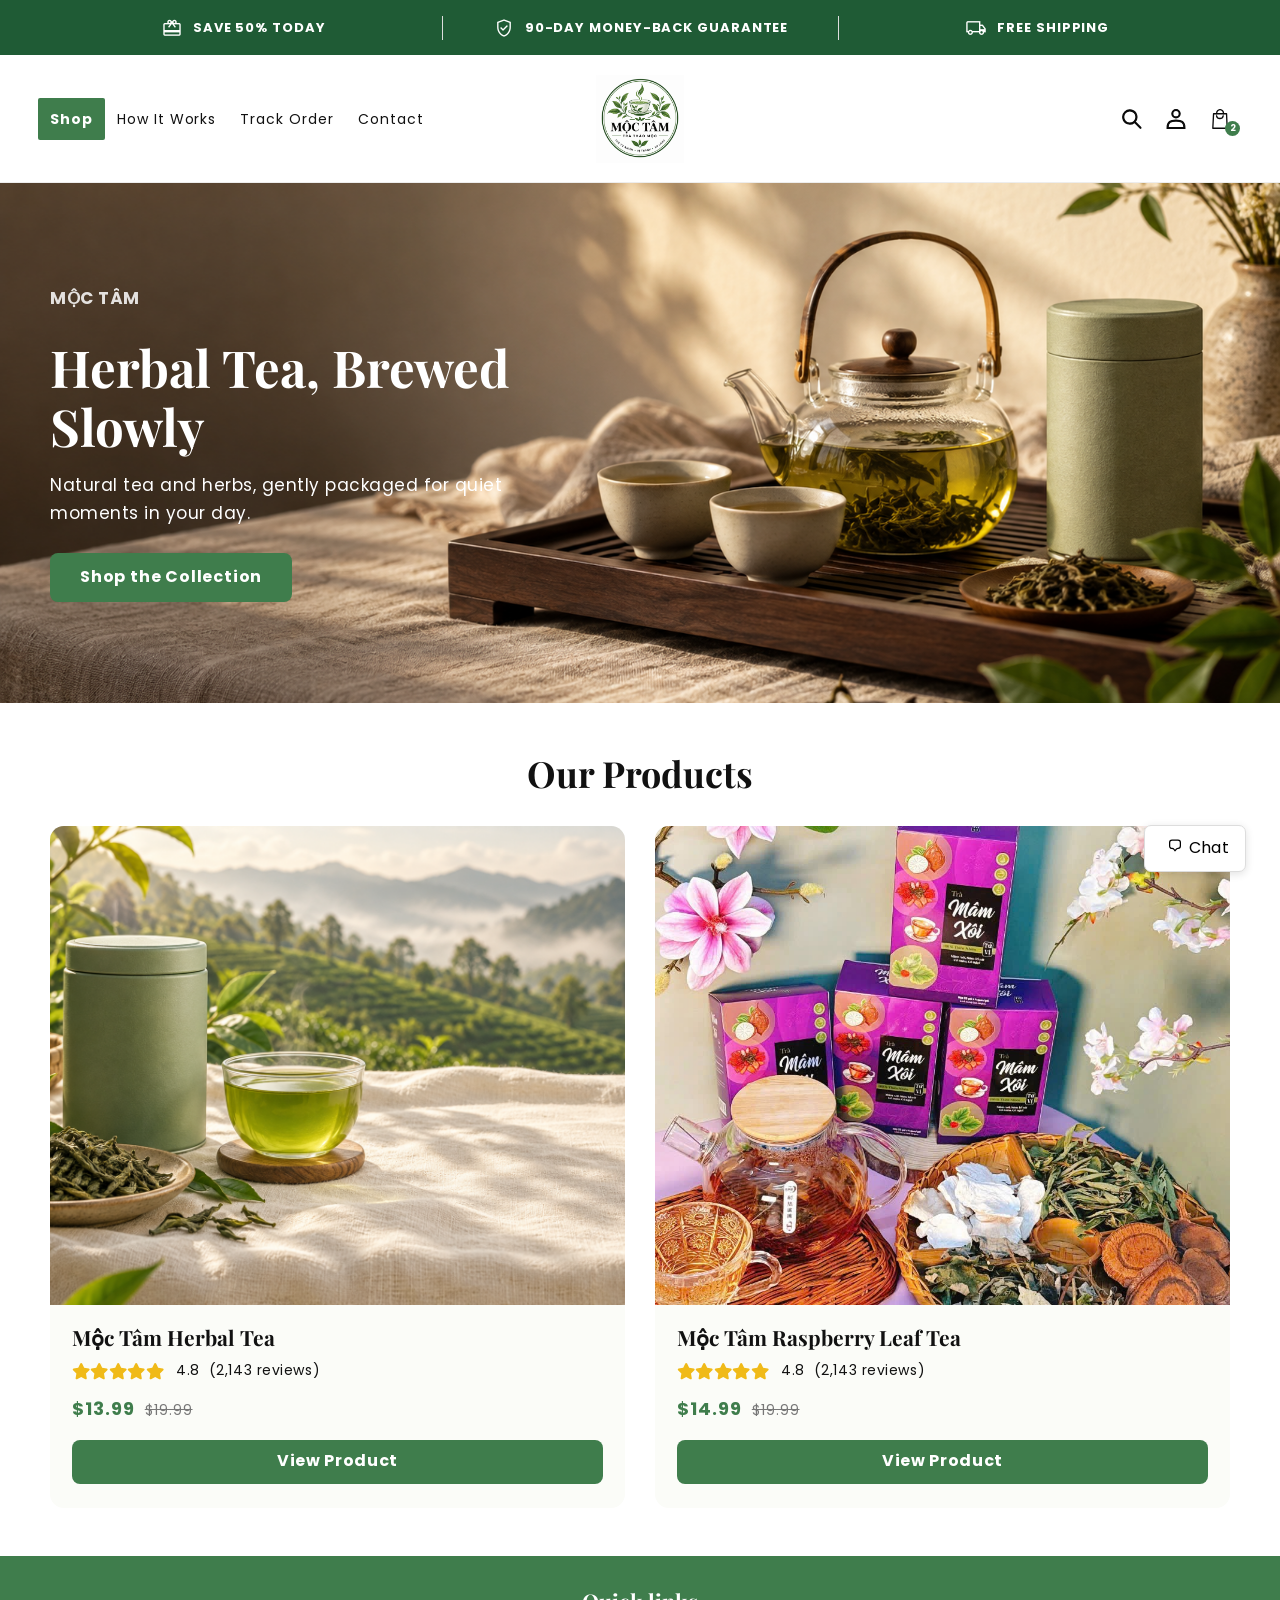
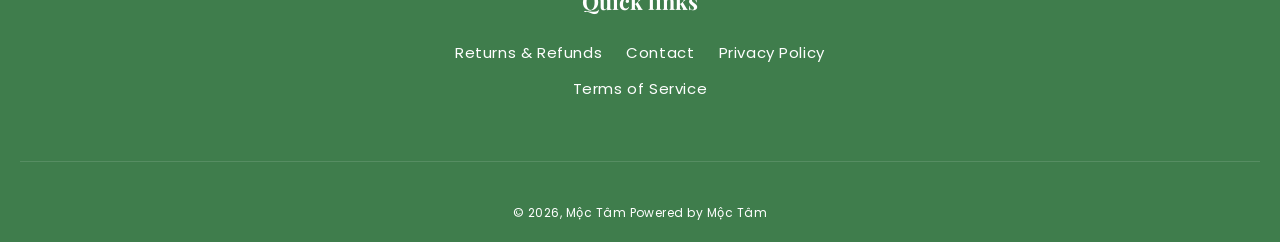
==== commit dbf88846: "Cap nhat giao dien va tinh nang website tra" ====
--- a/index.html
+++ b/index.html
@@ -37,7 +37,7 @@
             <div class="product-card-body">
               <h3>Mộc Tâm Herbal Tea</h3>
               <div class="rating" aria-label="4.8 out of 5 stars, 2,143 reviews"><span class="stars" aria-hidden="true"></span><span>4.8&nbsp; (2,143 reviews)</span></div>
-              <div class="product-card-prices"><strong>139,000₫</strong><del>199,000₫</del></div>
+              <div class="product-card-prices"><strong>$13.99</strong><del>$19.99</del></div>
               <span class="product-card-link">View Product</span>
             </div>
           </a>
@@ -46,7 +46,7 @@
             <div class="product-card-body">
               <h3>Mộc Tâm Raspberry Leaf Tea</h3>
               <div class="rating" aria-label="4.8 out of 5 stars, 2,143 reviews"><span class="stars" aria-hidden="true"></span><span>4.8&nbsp; (2,143 reviews)</span></div>
-              <div class="product-card-prices"><strong>149,000₫</strong><del>199,000₫</del></div>
+              <div class="product-card-prices"><strong>$14.99</strong><del>$19.99</del></div>
               <span class="product-card-link">View Product</span>
             </div>
           </a>
@@ -55,7 +55,7 @@
     </main>
 
     <footer id="footer"><h2>Quick links</h2><nav aria-label="Footer navigation"><a href="#footer">Returns &amp; Refunds</a><a href="./contact.html">Contact</a><a href="#footer">Privacy Policy</a><a href="#footer">Terms of Service</a></nav><div class="footer-bottom">© 2026, <a href="./index.html">Mộc Tâm</a> Powered by Mộc Tâm</div></footer><button class="chat-button" type="button" aria-label="Chat"><span class="chat-icon"></span><span>Chat</span></button>
-    <div class="cart-backdrop" hidden></div><aside class="cart-drawer" role="dialog" aria-label="Your cart" aria-hidden="true"><div class="cart-head"><h2>Cart · <span>2 items</span></h2><button class="cart-close icon-button" type="button" aria-label="Close"></button></div><div class="cart-reserved">Cart reserved for <strong>04:57</strong></div><div class="cart-items"><div class="cart-item"><img src="assets/images/tra-moc-tam-hero.png" alt=""><div class="cart-item-copy"><h3>Mộc Tâm Herbal Tea</h3><div class="cart-item-prices"><del>199,000₫</del><strong>139,000₫</strong></div></div></div><div class="cart-item"><img src="assets/images/tra-mam-xoi-1.jpg" alt=""><div class="cart-item-copy"><h3>Mộc Tâm Raspberry Leaf Tea</h3><div class="cart-item-prices"><del>199,000₫</del><strong>149,000₫</strong></div></div></div></div><div class="cart-summary"><p><strong>Savings</strong><strong>-110,000₫</strong></p><p><strong>Subtotal</strong><strong>288,000₫</strong></p><button type="button">Check out</button></div></aside>
+    <div class="cart-backdrop" hidden></div><aside class="cart-drawer" role="dialog" aria-label="Your cart" aria-hidden="true"><div class="cart-head"><h2>Cart · <span>2 items</span></h2><button class="cart-close icon-button" type="button" aria-label="Close"></button></div><div class="cart-reserved">Cart reserved for <strong>04:57</strong></div><div class="cart-items"><div class="cart-item"><img src="assets/images/tra-moc-tam-hero.png" alt=""><div class="cart-item-copy"><h3>Mộc Tâm Herbal Tea</h3><div class="cart-item-prices"><del>$19.99</del><strong>$13.99</strong></div></div></div><div class="cart-item"><img src="assets/images/tra-mam-xoi-1.jpg" alt=""><div class="cart-item-copy"><h3>Mộc Tâm Raspberry Leaf Tea</h3><div class="cart-item-prices"><del>$19.99</del><strong>$14.99</strong></div></div></div></div><div class="cart-summary"><p><strong>Savings</strong><strong>-$11.00</strong></p><p><strong>Subtotal</strong><strong>$28.98</strong></p><button type="button">Check out</button></div></aside>
     <script src="assets/js/icons.js"></script>
     <script src="assets/js/page.js"></script>
   </body>
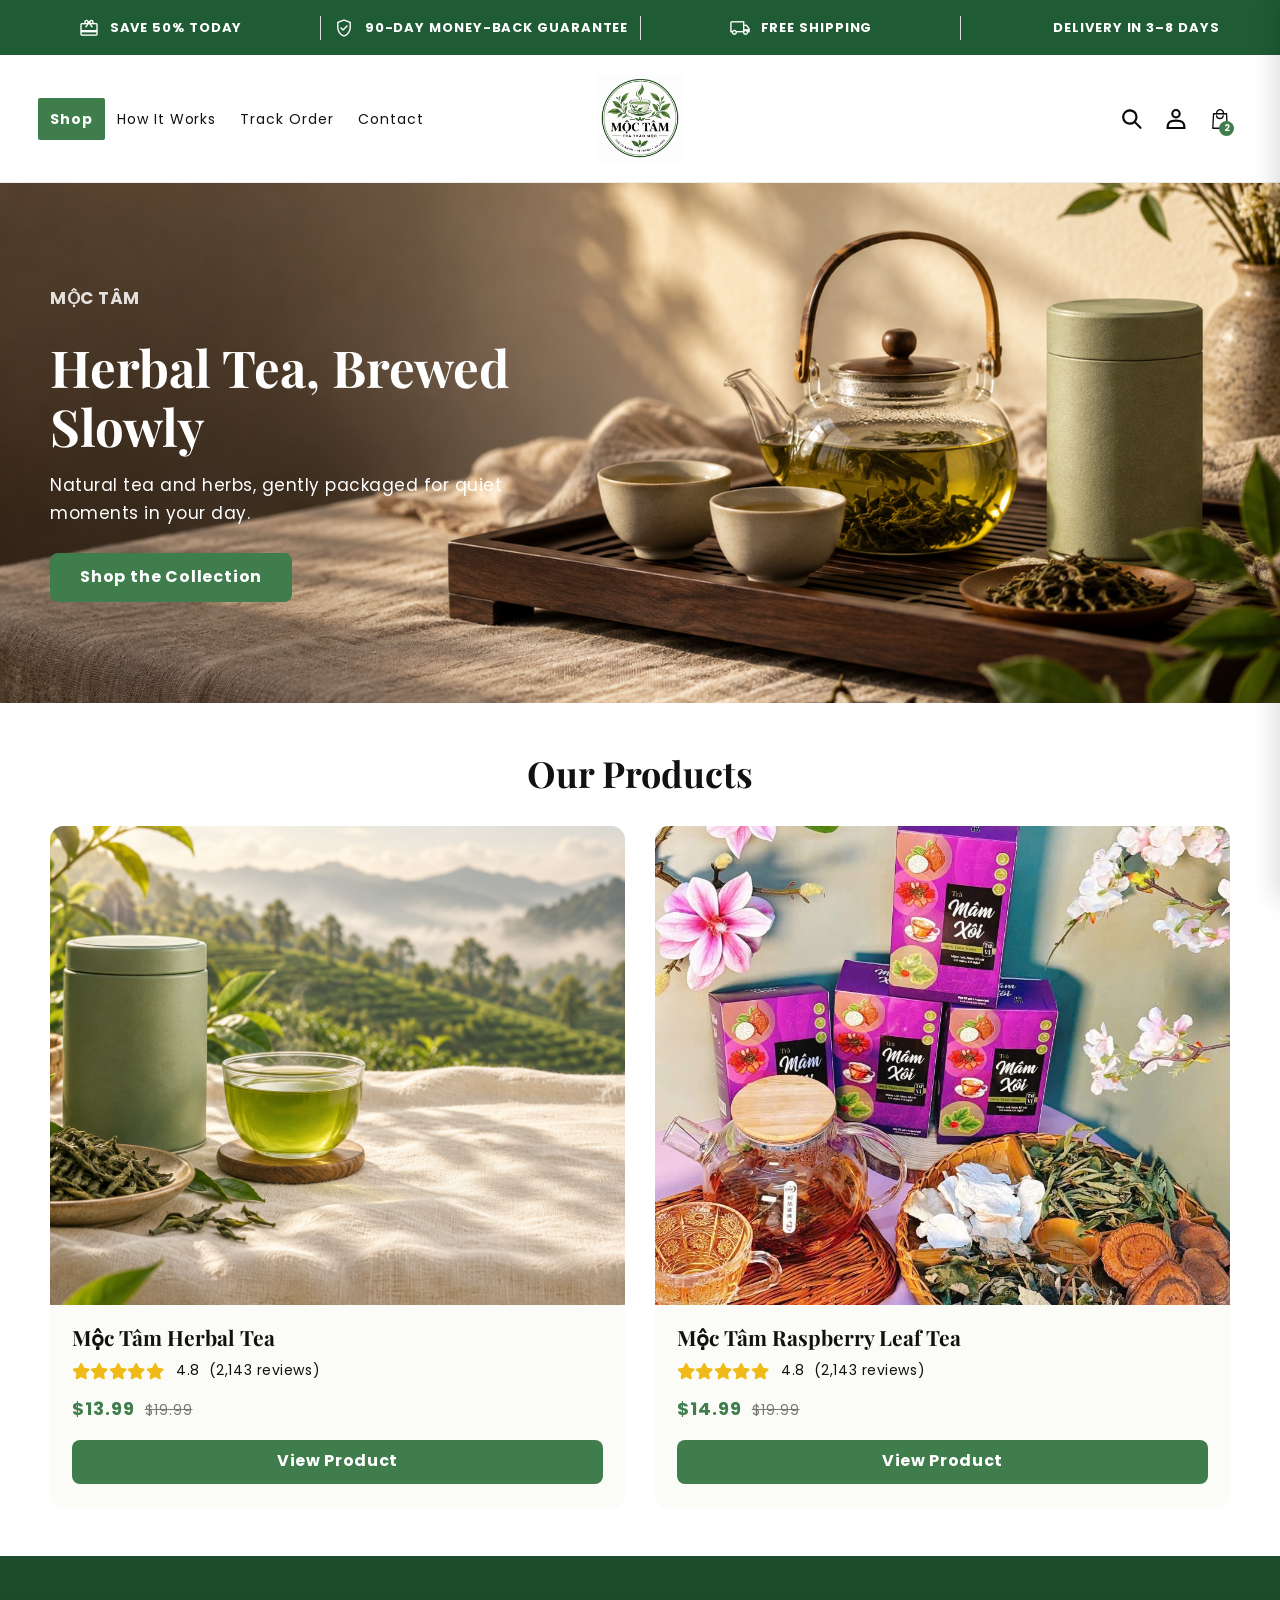
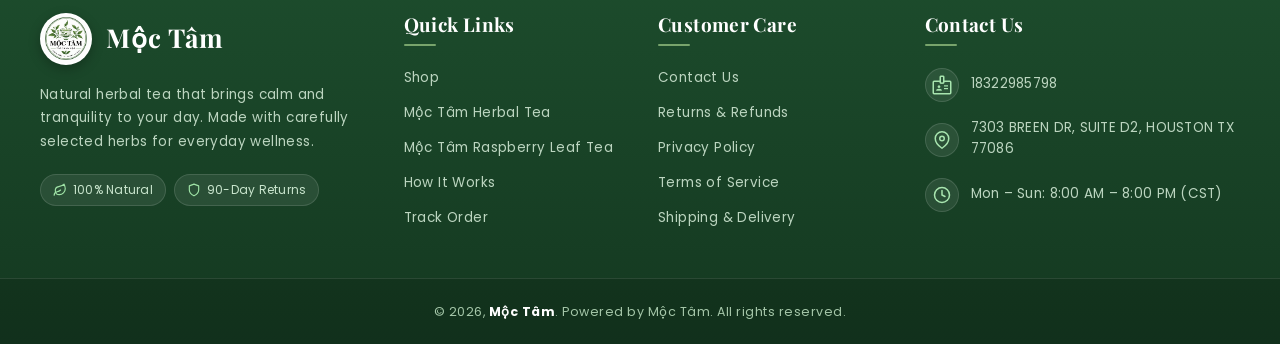
==== commit 49f17fd3: "Redesign footer with contact info and fix cart drawer" ====
--- a/index.html
+++ b/index.html
@@ -8,7 +8,7 @@
   </head>
   <body class="page-body" data-page="shop">
     <a class="skip-link" href="#main-content">Skip to content</a>
-    <div class="announcement" aria-label="Store announcements"><div class="announcement-track"><p><span class="announcement-icon material-icon material-symbols-outlined">redeem</span>SAVE 50% TODAY</p><p><span class="announcement-icon material-icon material-symbols-outlined">verified_user</span>90-DAY MONEY-BACK GUARANTEE</p><p><span class="announcement-icon material-icon material-symbols-outlined">local_shipping</span>FREE SHIPPING</p></div></div>
+    <div class="announcement has-delivery" aria-label="Store announcements"><div class="announcement-track"><p><span class="announcement-icon material-icon material-symbols-outlined" aria-hidden="true">redeem</span>SAVE 50% TODAY</p><p><span class="announcement-icon material-icon material-symbols-outlined" aria-hidden="true">verified_user</span>90-DAY MONEY-BACK GUARANTEE</p><p><span class="announcement-icon material-icon material-symbols-outlined" aria-hidden="true">local_shipping</span>FREE SHIPPING</p><p><span class="announcement-icon material-icon material-symbols-outlined" aria-hidden="true">schedule</span>DELIVERY IN 3–8 DAYS</p></div></div>
     <header class="site-header"><div class="header-inner"><button class="icon-button menu-toggle" type="button" aria-label="Menu" aria-expanded="false"></button><nav class="desktop-nav" aria-label="Primary navigation"><a data-nav="shop" href="./index.html">Shop</a><a data-nav="how" href="./how-it-works.html">How It Works</a><a data-nav="track" href="./track-order.html">Track Order</a><a data-nav="contact" href="./contact.html">Contact</a></nav><a class="brand" href="./index.html" aria-label="Mộc Tâm"><img src="assets/images/moc-tam-logo.png" alt="Mộc Tâm"></a><div class="header-tools"><button class="icon-button search-toggle" type="button" aria-label="Search"></button><a class="login-link" href="#footer">Log in</a><button class="icon-button cart-toggle" type="button" aria-label="Cart 2 items"><span class="cart-count">2</span></button></div></div><div class="search-panel" aria-hidden="true"><label for="search-input">Search</label><input id="search-input" type="search" placeholder="Search"><button class="search-close icon-button" type="button" aria-label="Close search"></button></div></header>
     <div class="menu-backdrop" hidden></div><aside class="mobile-menu" aria-label="Menu" aria-hidden="true"><div class="mobile-menu-head"><h2>Menu</h2><button class="mobile-menu-close icon-button" type="button" aria-label="Close"></button></div><nav aria-label="Mobile navigation"><a data-nav="shop" href="./index.html">Shop</a><a data-nav="how" href="./how-it-works.html">How It Works</a><a data-nav="track" href="./track-order.html">Track Order</a><a data-nav="contact" href="./contact.html">Contact</a></nav><a class="mobile-login" href="#footer"><span class="login-icon"></span><strong>Log in</strong></a></aside>
 
@@ -54,7 +54,96 @@
       </section>
     </main>
 
-    <footer id="footer"><h2>Quick links</h2><nav aria-label="Footer navigation"><a href="#footer">Returns &amp; Refunds</a><a href="./contact.html">Contact</a><a href="#footer">Privacy Policy</a><a href="#footer">Terms of Service</a></nav><div class="footer-bottom">© 2026, <a href="./index.html">Mộc Tâm</a> Powered by Mộc Tâm</div></footer><button class="chat-button" type="button" aria-label="Chat"><span class="chat-icon"></span><span>Chat</span></button>
+    <footer id="footer" class="site-footer">
+      <div class="footer-container">
+        <div class="footer-grid">
+          <!-- Column 1: Brand & Story -->
+          <div class="footer-col footer-col-brand">
+            <a class="footer-brand" href="./index.html" aria-label="Mộc Tâm">
+              <img src="assets/images/moc-tam-logo.png" alt="Mộc Tâm" class="footer-logo">
+              <span class="footer-brand-title">Mộc Tâm</span>
+            </a>
+            <p class="footer-desc">
+              Natural herbal tea that brings calm and tranquility to your day. Made with carefully selected herbs for everyday wellness.
+            </p>
+            <div class="footer-badges">
+              <span class="footer-badge">
+                <svg width="14" height="14" viewBox="0 0 24 24" fill="none" stroke="currentColor" stroke-width="2" stroke-linecap="round" stroke-linejoin="round" aria-hidden="true"><path d="M11 20A7 7 0 0 1 9.8 6.1C15.5 5 17 4.48 19 2c1 2 2 4.18 2 8 0 5.5-4.78 10-10 10Z"></path><path d="M2 21c0-3 1.85-5.36 5.08-6C9.5 14.52 12 13 13 12"></path></svg>
+                100% Natural
+              </span>
+              <span class="footer-badge">
+                <svg width="14" height="14" viewBox="0 0 24 24" fill="none" stroke="currentColor" stroke-width="2" stroke-linecap="round" stroke-linejoin="round" aria-hidden="true"><path d="M12 22s8-4 8-10V5l-8-3-8 3v7c0 6 8 10 8 10z"></path></svg>
+                90-Day Returns
+              </span>
+            </div>
+          </div>
+
+          <!-- Column 2: Quick Links -->
+          <div class="footer-col">
+            <h3 class="footer-heading">Quick Links</h3>
+            <ul class="footer-links">
+              <li><a href="./index.html">Shop</a></li>
+              <li><a href="./moc-tam-herbal-tea.html">Mộc Tâm Herbal Tea</a></li>
+              <li><a href="./tra-mam-xoi.html">Mộc Tâm Raspberry Leaf Tea</a></li>
+              <li><a href="./how-it-works.html">How It Works</a></li>
+              <li><a href="./track-order.html">Track Order</a></li>
+            </ul>
+          </div>
+
+          <!-- Column 3: Customer Care & Policies -->
+          <div class="footer-col">
+            <h3 class="footer-heading">Customer Care</h3>
+            <ul class="footer-links">
+              <li><a href="./contact.html">Contact Us</a></li>
+              <li><a href="./how-it-works.html#guarantee">Returns &amp; Refunds</a></li>
+              <li><a href="./contact.html">Privacy Policy</a></li>
+              <li><a href="./contact.html">Terms of Service</a></li>
+              <li><a href="./how-it-works.html">Shipping &amp; Delivery</a></li>
+            </ul>
+          </div>
+
+          <!-- Column 4: Contact Information -->
+          <div class="footer-col footer-col-contact">
+            <h3 class="footer-heading">Contact Us</h3>
+            <div class="footer-contact-items">
+              <div class="footer-contact-item">
+                <span class="contact-icon" aria-hidden="true">
+                  <span class="material-icon material-symbols-outlined">badge</span>
+                </span>
+                <div class="contact-text">
+                  <p aria-label="Tax identification number">18322985798</p>
+                </div>
+              </div>
+              <div class="footer-contact-item">
+                <span class="contact-icon" aria-hidden="true">
+                  <svg width="18" height="18" viewBox="0 0 24 24" fill="none" stroke="currentColor" stroke-width="2" stroke-linecap="round" stroke-linejoin="round"><path d="M21 10c0 7-9 13-9 13s-9-6-9-13a9 9 0 0 1 18 0z"></path><circle cx="12" cy="10" r="3"></circle></svg>
+                </span>
+                <div class="contact-text">
+                  <p aria-label="Business address">7303 BREEN DR, SUITE D2, HOUSTON TX 77086</p>
+                </div>
+              </div>
+              <div class="footer-contact-item">
+                <span class="contact-icon" aria-hidden="true">
+                  <svg width="18" height="18" viewBox="0 0 24 24" fill="none" stroke="currentColor" stroke-width="2" stroke-linecap="round" stroke-linejoin="round"><circle cx="12" cy="12" r="10"></circle><polyline points="12 6 12 12 16 14"></polyline></svg>
+                </span>
+                <div class="contact-text">
+                  <p aria-label="Opening hours">Mon – Sun: 8:00 AM – 8:00 PM (CST)</p>
+                </div>
+              </div>
+            </div>
+          </div>
+        </div>
+      </div>
+
+      <!-- Bottom Bar -->
+      <div class="footer-bottom">
+        <div class="footer-container">
+          <div class="footer-bottom-inner">
+            <p class="footer-copyright">© 2026, <a href="./index.html">Mộc Tâm</a>. Powered by Mộc Tâm. All rights reserved.</p>
+          </div>
+        </div>
+      </div>
+    </footer>
     <div class="cart-backdrop" hidden></div><aside class="cart-drawer" role="dialog" aria-label="Your cart" aria-hidden="true"><div class="cart-head"><h2>Cart · <span>2 items</span></h2><button class="cart-close icon-button" type="button" aria-label="Close"></button></div><div class="cart-reserved">Cart reserved for <strong>04:57</strong></div><div class="cart-items"><div class="cart-item"><img src="assets/images/tra-moc-tam-hero.png" alt=""><div class="cart-item-copy"><h3>Mộc Tâm Herbal Tea</h3><div class="cart-item-prices"><del>$19.99</del><strong>$13.99</strong></div></div></div><div class="cart-item"><img src="assets/images/tra-mam-xoi-1.jpg" alt=""><div class="cart-item-copy"><h3>Mộc Tâm Raspberry Leaf Tea</h3><div class="cart-item-prices"><del>$19.99</del><strong>$14.99</strong></div></div></div></div><div class="cart-summary"><p><strong>Savings</strong><strong>-$11.00</strong></p><p><strong>Subtotal</strong><strong>$28.98</strong></p><button type="button">Check out</button></div></aside>
     <script src="assets/js/icons.js"></script>
     <script src="assets/js/page.js"></script>
--- a/assets/css/style.css
+++ b/assets/css/style.css
@@ -19,6 +19,7 @@
 .announcement{height:55px;background:var(--black);color:#fff;overflow:hidden}
 .announcement-track{height:100%;display:flex;align-items:center;justify-content:center}
 .announcement p{height:24px;display:flex;align-items:center;justify-content:center;gap:10px;width:31%;font-size:13px;line-height:17px;font-weight:700;letter-spacing:.07em;white-space:nowrap}
+@media (min-width:990px){.announcement.has-delivery p{width:25%}}
 .announcement p+p{border-left:1px solid #ddd}
 .announcement-icon{font-size:20px;line-height:1;font-weight:400}
 .site-header{height:128px;background:#fff;border-bottom:1px solid #ededed;position:relative;z-index:20}
@@ -26,12 +27,12 @@
 .desktop-nav{display:flex;align-items:center;margin-left:-12px}
 .desktop-nav a{padding:12px;font-size:14px;line-height:18px;white-space:nowrap}
 .desktop-nav a.active{background:var(--gold);color:#fff;border-radius:2px;font-weight:700}
-.brand{width:120px;height:53px;display:flex;flex-direction:column;align-items:center;justify-content:center;color:var(--gold);line-height:1;letter-spacing:.34em;font-size:12px;white-space:nowrap}
+.brand{width:120px;height:53px;display:flex;flex-direction:column;align-items:center;justify-content:center;color:var(--gold);line-height:1;letter-spacing:.34em;font-size:12px;white-space:nowrap}.brand img{display:block;width:100%;height:100%;object-fit:contain}
 .brand-mark{font-family:'Playfair Display',serif;font-size:36px;letter-spacing:-.16em;line-height:.9;margin-left:-5px;margin-bottom:7px}
 .header-tools{display:flex;align-items:center;justify-content:flex-end;gap:0}
 .icon-button,.login-link{border:0;background:transparent;width:44px;height:44px;min-width:44px;padding:0;margin:0;position:relative;display:flex;align-items:center;justify-content:center;color:var(--black);box-sizing:border-box}
 .login-link{font-size:0;line-height:0}
-.cart-count{position:absolute;right:2px;bottom:5px;width:15px;height:15px;border-radius:50%;background:var(--gold);color:#fff;font-size:9px;line-height:15px;display:flex;align-items:center;justify-content:center;font-weight:700;letter-spacing:0;pointer-events:none}
+.cart-count{position:absolute;right:8px;bottom:5px;width:15px;height:15px;border-radius:50%;background:var(--gold);color:#fff;font-size:9px;line-height:15px;display:flex;align-items:center;justify-content:center;font-weight:700;letter-spacing:0;pointer-events:none}
 .menu-toggle{display:none}
 .search-panel{position:absolute;right:50px;top:100%;width:360px;padding:14px;background:#fff;border:1px solid #eee;box-shadow:0 8px 20px rgba(0,0,0,.12);display:none;align-items:center;gap:10px}
 .search-panel.is-open{display:flex}
@@ -127,25 +128,487 @@
 .results-section{background:var(--cream);padding:48px 16px}.results-grid{width:100%;max-width:1068px;margin:0 auto;display:grid;grid-template-columns:minmax(0,1.05fr) minmax(0,1fr);gap:48px;align-items:center}.results-copy h2{margin-bottom:18px}.stats{border-top:1px solid #e0ddd7}.stat{min-height:84px;border-bottom:1px solid #e0ddd7;display:flex;align-items:center;gap:18px}.stat-ring{width:68px;height:68px;border:8px solid var(--gold);border-radius:50%;display:grid;place-items:center;font-family:'Playfair Display',serif;font-size:20px;font-weight:700;letter-spacing:0;flex:0 0 68px}.stat p{font-size:16px;line-height:24px;letter-spacing:.04em}.disclaimer{color:#888;font-size:12px;line-height:18px;letter-spacing:.04em;margin-top:18px}.results-grid>img{width:100%;aspect-ratio:.8;object-fit:cover;border-radius:14px}
 .faq-section{background:#fff;padding:27px 20px}.faq-inner{max-width:700px;margin:0 auto}.faq-inner>h2{text-align:center;margin-bottom:20px}.faq-item{background:var(--cream);border-radius:20px;margin-bottom:14px;overflow:hidden}.faq-item summary{list-style:none;min-height:52px;padding:15px 20px;display:flex;align-items:center;cursor:pointer;font-family:'Playfair Display',serif;font-size:14.4px;font-weight:700;letter-spacing:0}.faq-item summary::-webkit-details-marker{display:none}.faq-icon{width:26px;font-size:18px}.faq-chevron{margin-left:auto;font:18px Poppins;transition:transform .2s}.faq-item[open] .faq-chevron{transform:rotate(180deg)}.faq-answer{padding:0 15px 15px;font-size:15px;line-height:27px;letter-spacing:.04em}
 .final-cta{min-height:225px;background:var(--black);color:#fff;padding:30px 20px 39px;text-align:center}.final-cta h2{font-size:51px;line-height:64px;margin-bottom:19px}.final-cta a{display:inline-flex;align-items:center;justify-content:center;min-width:325px;height:49px;padding:0 30px;border-radius:8px;background:#fff;color:#111;font-weight:700;letter-spacing:.04em}
-footer{height:286px;background:var(--gold);color:#fff;text-align:center;padding:32px 20px 20px;display:flex;flex-direction:column}footer h2{font-size:21.6px;line-height:27px;margin-bottom:20px}footer nav{display:flex;justify-content:center;flex-wrap:wrap;gap:0 24px;font-size:15px;line-height:36px;letter-spacing:.04em;max-width:520px;margin:0 auto}footer .footer-bottom{margin-top:auto;border-top:1px solid rgba(255,255,255,.12);padding-top:42px;font-size:12px;line-height:18px;letter-spacing:.04em}
-.chat-button{position:fixed;right:34px;bottom:28px;height:47px;padding:0 16px;border:1px solid #ddd;border-radius:7px;background:#fff;box-shadow:0 2px 8px rgba(0,0,0,.12);z-index:80;letter-spacing:.02em}.chat-button span{margin-left:6px}
-.cart-backdrop{position:fixed;inset:0;background:rgba(0,0,0,.45);z-index:90}.cart-drawer{position:fixed;right:0;top:0;bottom:0;width:min(420px,100vw);background:#fff;z-index:91;display:flex;flex-direction:column;transform:translateX(100%);transition:transform .25s ease}.cart-drawer.is-open{transform:translateX(0)}.cart-head{height:62px;display:flex;align-items:center;justify-content:space-between;padding:0 15px;border-bottom:1px solid #ddd}.cart-head h2{font-size:25px;line-height:31px}.cart-reserved{height:46px;background:var(--black);color:#fff;display:grid;place-items:center;font-size:14px;font-weight:700;letter-spacing:.04em}.cart-items{padding:20px 15px;overflow:auto;flex:1}.cart-item{display:grid;grid-template-columns:72px 1fr;gap:12px;margin-bottom:22px}.cart-item img{width:72px;height:72px;object-fit:cover}.cart-item-copy{min-width:0}.cart-item h3{font-size:15px;line-height:20px;margin-bottom:3px}.cart-item-prices{font-size:12px;line-height:16px}.cart-item-prices del{color:#777;margin-right:8px}.cart-item-prices strong{font-size:14px;color:var(--gold)}.cart-tag{display:inline-block;background:#eee;padding:0 5px;border-radius:6px;font-size:10px;line-height:17px;margin-left:5px}.cart-item-actions{display:flex;align-items:center;gap:0;margin-top:8px}.qty{height:28px;border:1px solid #aaa;display:flex;align-items:center;border-radius:5px;overflow:hidden}.qty button{width:27px;height:28px;border:0;background:#fff}.qty input{width:32px;height:28px;border:0;border-left:1px solid #ddd;border-right:1px solid #ddd;text-align:center}.remove-item{margin-left:auto;border:0;background:transparent;font-size:17px}.cart-save{font-size:14px;line-height:18px;font-weight:700;margin-left:auto}.cart-summary{border-top:1px solid #ddd;padding:12px 15px 18px;background:#fff}.cart-summary p{display:flex;justify-content:space-between;font-size:18px;line-height:28px;letter-spacing:.03em}.cart-summary p:first-child{color:var(--gold);font-size:15px}.cart-summary button{width:100%;height:49px;border:0;border-radius:7px;background:var(--gold);color:#fff;font-size:19px;font-weight:700;letter-spacing:.04em;margin-top:10px}.cart-payments{margin:12px 0 0;justify-content:center}
-.reveal-section .section-inner,.reveal-section>.ritual-grid,.reveal-section>.compare-grid,.reveal-section>.benefits-grid,.reveal-section>.results-grid,.reveal-section>.faq-inner,.reveal-section.final-cta{opacity:0;transform:translateY(16px);transition:opacity .55s ease,transform .55s ease}.reveal-section.is-visible .section-inner,.reveal-section.is-visible>.ritual-grid,.reveal-section.is-visible>.compare-grid,.reveal-section.is-visible>.benefits-grid,.reveal-section.is-visible>.results-grid,.reveal-section.is-visible>.faq-inner,.reveal-section.is-visible.final-cta{opacity:1;transform:none}
-@media (max-width:989px){
-  .announcement{height:72px}.announcement-track{animation:announcement-slide 9s steps(3,end) infinite;display:flex;flex-direction:column;justify-content:flex-start}.announcement p{width:100%;height:72px;flex:0 0 72px;font-size:13px;line-height:17px;white-space:normal;text-align:center}.announcement p+p{border:0}.announcement-icon{margin-right:2px}
-  .site-header{height:108px}.header-inner{height:108px;padding:10px 38px;grid-template-columns:44px 1fr auto;gap:10px}.menu-toggle{display:block}.desktop-nav{display:none}.brand{justify-self:center}.header-tools{gap:4px}.login-link{display:none}.header-tools .search-toggle{display:block}.header-tools .cart-toggle{display:block}.search-panel{top:100%;right:38px}.mobile-menu{display:flex;position:fixed;inset:0 auto 0 0;width:min(350px,calc(100vw - 40px));background:#fff;z-index:101;flex-direction:column;transform:translateX(-100%);transition:transform .2s ease;visibility:hidden}.mobile-menu.is-open{transform:none;visibility:visible}.menu-backdrop{display:block;position:fixed;inset:0;background:rgba(0,0,0,.48);z-index:100}.mobile-menu-head{height:74px;padding:14px 20px;display:flex;align-items:center;justify-content:space-between;border-bottom:1px solid #ddd}.mobile-menu-head h2{font-size:22px}.mobile-menu nav{display:flex;flex-direction:column}.mobile-menu nav a{height:43px;padding:9px 20px;font-size:18px;line-height:25px}.mobile-menu nav a.active{background:#eee}.mobile-login{margin-top:8px;border-top:1px solid #ddd;padding:18px 20px;font-size:14px;letter-spacing:.02em}
-  .hero-grid{padding:36px 50px;grid-template-columns:65% 35%}.product-info h1{font-size:36px;line-height:45px}.thumbnail-row{height:59px}.thumbnail{min-width:59px;width:59px;height:59px;border-radius:12px}.thumbnail-track{gap:6px}.thumbnail-viewport{max-width:238px}.gallery-stage{border-radius:14px}.gallery-stage>.gallery-arrow{display:block;position:absolute;top:50%;margin-top:-22px;border-radius:50%;background:rgba(0,0,0,.58)}.gallery-prev{left:4px}.gallery-next{right:4px}.gallery-dots{display:flex;position:absolute;left:0;right:0;bottom:10px;justify-content:center;gap:4px}.gallery-dots button{width:18px;height:18px;padding:6px;border:0;background:transparent}.gallery-dots button:after{content:'';display:block;width:6px;height:6px;border-radius:50%;background:#888}.gallery-dots button.active:after{background:var(--black)}
-  .stories-section{padding-top:27px}.section-inner{max-width:none}.stories-section h2{font-size:36px;line-height:45px;margin:0 auto 30px;max-width:700px}.story-grid{grid-template-columns:repeat(9,345px);gap:15px 15px}.stories-viewport{overflow:hidden;padding:0 15px}.story-card{min-height:0}.story-dots{display:flex;justify-content:center;margin-top:10px}.story-card h3{font-size:17.4px}.story-card p{font-size:15px;line-height:26px}
-  .ritual-section{padding:48px 16px}.ritual-grid{grid-template-columns:1fr;gap:28px}.ritual-image{grid-column:1;grid-row:1}.ritual-copy{grid-column:1;grid-row:2}.ritual-copy h2{font-size:27px;line-height:29.7px}.compare-section{padding:20px 15px 16px}.compare-grid{grid-template-columns:1fr;gap:28px}.compare-grid img{grid-row:2;aspect-ratio:1.17}.compare-copy{grid-row:1}.compare-copy h2{font-size:27px;line-height:33.75px}.compare-copy p{font-size:15px;line-height:27px}.benefits-section{padding:27px 15px}.benefits-grid{grid-template-columns:1fr;gap:20px}.benefits-grid>h2{grid-column:1;grid-row:1;font-size:27px;line-height:33.75px}.benefit-list{grid-column:1;grid-row:2}.benefit{margin-bottom:20px}.benefit h3{font-size:18px;line-height:23.4px}.benefit p{font-size:15px;line-height:22.5px}.results-section{padding:27px 16px 48px}.results-grid{grid-template-columns:1fr;gap:62px}.results-copy{grid-row:1}.results-grid>img{grid-row:2;aspect-ratio:.8}.results-copy h2{font-size:27px;line-height:29.7px}.stats{margin-top:0}.stat{min-height:86px}.faq-section{padding:27px 20px 20px}.faq-inner{max-width:700px}.faq-inner>h2{font-size:27px;line-height:33.75px}.final-cta{min-height:236px;padding:30px 20px 39px}.final-cta h2{font-size:36px;line-height:45px}.final-cta a{min-width:0;width:100%}footer{height:286px}
+/* ==================== FOOTER STYLES ==================== */
+footer, .site-footer {
+  background: linear-gradient(180deg, #1d4d2d 0%, #143820 100%);
+  color: #e4efe5;
+  font-size: 14px;
+  line-height: 1.7;
+  padding: 56px 0 0;
+  position: relative;
+  border-top: 1px solid rgba(255, 255, 255, 0.08);
+  display: block;
+  text-align: left;
+}
+
+.footer-container {
+  max-width: 1300px;
+  margin: 0 auto;
+  padding: 0 40px;
+}
+
+.footer-grid {
+  display: grid;
+  grid-template-columns: 1.35fr 0.9fr 0.95fr 1.3fr;
+  gap: 48px 36px;
+  padding-bottom: 48px;
+}
+
+.footer-col {
+  display: flex;
+  flex-direction: column;
+}
+
+.footer-brand {
+  display: inline-flex;
+  align-items: center;
+  gap: 14px;
+  text-decoration: none;
+  margin-bottom: 18px;
+}
+
+.footer-logo {
+  width: 52px;
+  height: 52px;
+  border-radius: 50%;
+  object-fit: cover;
+  background: #fff;
+  padding: 2px;
+  box-shadow: 0 4px 12px rgba(0, 0, 0, 0.25);
+  flex-shrink: 0;
+}
+
+.footer-brand-title {
+  font-family: 'Playfair Display', serif;
+  font-size: 26px;
+  font-weight: 700;
+  color: #ffffff;
+  letter-spacing: 0.04em;
+  line-height: 1.1;
+}
+
+.footer-desc {
+  color: #bcd5c0;
+  font-size: 13.5px;
+  line-height: 1.75;
+  letter-spacing: 0.03em;
+  margin: 0 0 20px;
+}
+
+.footer-badges {
+  display: flex;
+  flex-wrap: wrap;
+  gap: 8px;
+}
+
+.footer-badge {
+  display: inline-flex;
+  align-items: center;
+  gap: 6px;
+  padding: 5px 12px;
+  border-radius: 20px;
+  background: rgba(255, 255, 255, 0.08);
+  border: 1px solid rgba(255, 255, 255, 0.12);
+  color: #c9e5cd;
+  font-size: 12px;
+  font-weight: 500;
+  letter-spacing: 0.02em;
+}
+
+.footer-badge svg {
+  color: #9fe3a6;
+  flex-shrink: 0;
+}
+
+.footer-heading {
+  font-family: 'Playfair Display', serif;
+  font-size: 19px;
+  font-weight: 700;
+  color: #ffffff;
+  margin: 0 0 20px;
+  letter-spacing: 0.02em;
+  position: relative;
+  padding-bottom: 10px;
+}
+
+.footer-heading::after {
+  content: '';
+  position: absolute;
+  left: 0;
+  bottom: 0;
+  width: 32px;
+  height: 2px;
+  background: #78a46c;
+  border-radius: 2px;
+}
+
+.footer-links {
+  list-style: none;
+  padding: 0;
+  margin: 0;
+  display: flex;
+  flex-direction: column;
+  gap: 11px;
+}
+
+.footer-links li {
+  margin: 0;
+  padding: 0;
+}
+
+.footer-links li a {
+  color: #bcd5c0;
+  text-decoration: none;
+  font-size: 13.5px;
+  letter-spacing: 0.03em;
+  display: inline-block;
+  transition: color 0.2s ease, transform 0.2s ease;
+}
+
+.footer-links li a:hover {
+  color: #ffffff;
+  transform: translateX(4px);
+}
+
+.footer-contact-items {
+  display: flex;
+  flex-direction: column;
+  gap: 16px;
+  width: fit-content;
+  max-width: 100%;
+  margin: 0 auto;
+}
+
+.footer-contact-item {
+  display: flex;
+  align-items: center;
+  gap: 12px;
+}
+
+.footer-contact-item .contact-icon {
+  width: 34px;
+  height: 34px;
+  border-radius: 50%;
+  background: rgba(255, 255, 255, 0.08);
+  border: 1px solid rgba(255, 255, 255, 0.12);
+  color: #a8e5af;
+  display: inline-flex;
+  align-items: center;
+  justify-content: center;
+  flex-shrink: 0;
+  margin-top: 2px;
+}
+
+.footer-contact-item .contact-text {
+  flex: 1;
+  min-width: 0;
+}
+
+.footer-contact-item .contact-text strong {
+  display: block;
+  font-size: 11.5px;
+  font-weight: 600;
+  color: #d8ebd9;
+  text-transform: uppercase;
+  letter-spacing: 0.06em;
+  margin-bottom: 2px;
+}
+
+.footer-contact-item .contact-text p {
+  margin: 0;
+  font-size: 13.5px;
+  color: #bcd5c0;
+  line-height: 1.55;
+  letter-spacing: 0.02em;
+}
+
+.footer-bottom {
+  border-top: 1px solid rgba(255, 255, 255, 0.1);
+  padding: 22px 0;
+  background: rgba(0, 0, 0, 0.14);
+}
+
+.footer-bottom-inner {
+  display: flex;
+  align-items: center;
+  justify-content: center;
+  text-align: center;
+  gap: 16px 24px;
+}
+
+.footer-copyright {
+  margin: 0;
+  font-size: 12.5px;
+  color: #a5c7a9;
+  letter-spacing: 0.04em;
+}
+
+.footer-copyright a {
+  color: #ffffff;
+  font-weight: 600;
+  text-decoration: none;
+}
+
+.footer-copyright a:hover {
+  text-decoration: underline;
+}
+
+.footer-payments {
+  display: flex;
+  align-items: center;
+  gap: 8px;
+  flex-wrap: wrap;
+}
+
+@media (max-width: 1024px) {
+  .footer-grid {
+    grid-template-columns: repeat(2, 1fr);
+    gap: 40px 30px;
+  }
+}
+
+@media (max-width: 749px) {
+  footer, .site-footer {
+    padding: 44px 0 0;
+  }
+  .footer-container {
+    padding: 0 20px;
+  }
+  .footer-grid {
+    grid-template-columns: 1fr;
+    gap: 36px;
+    padding-bottom: 36px;
+  }
+  .footer-bottom-inner {
+    flex-direction: column;
+    text-align: center;
+    justify-content: center;
+  }
+  .footer-payments {
+    justify-content: center;
+  }
+}
+
+/* ==================== CART DRAWER & CHAT BUTTON ==================== */
+.chat-button {
+  position: fixed;
+  right: 34px;
+  bottom: 28px;
+  height: 47px;
+  padding: 0 16px;
+  border: 1px solid #ddd;
+  border-radius: 7px;
+  background: #fff;
+  box-shadow: 0 2px 8px rgba(0, 0, 0, 0.12);
+  z-index: 80;
+  letter-spacing: 0.02em;
+  display: inline-flex;
+  align-items: center;
+  cursor: pointer;
+}
+.chat-button span {
+  margin-left: 6px;
+}
+.cart-backdrop {
+  position: fixed;
+  inset: 0;
+  background: rgba(0, 0, 0, 0.45);
+  z-index: 90;
+}
+.cart-backdrop[hidden] {
+  display: none !important;
+}
+.cart-drawer {
+  position: fixed;
+  right: 0;
+  top: 0;
+  bottom: 0;
+  width: min(420px, 100vw);
+  background: #fff;
+  z-index: 91;
+  display: flex;
+  flex-direction: column;
+  transform: translateX(100%);
+  transition: transform 0.25s ease;
+  box-shadow: -4px 0 24px rgba(0, 0, 0, 0.15);
+}
+.cart-drawer.is-open {
+  transform: translateX(0);
+}
+.cart-head {
+  height: 62px;
+  display: flex;
+  align-items: center;
+  justify-content: space-between;
+  padding: 0 15px;
+  border-bottom: 1px solid #ddd;
+}
+.cart-head h2 {
+  font-size: 25px;
+  line-height: 31px;
+}
+.cart-reserved {
+  height: 46px;
+  background: var(--black);
+  color: #fff;
+  display: grid;
+  place-items: center;
+  font-size: 14px;
+  font-weight: 700;
+  letter-spacing: 0.04em;
+}
+.cart-items {
+  padding: 20px 15px;
+  overflow: auto;
+  flex: 1;
+}
+.cart-item {
+  display: grid;
+  grid-template-columns: 72px 1fr;
+  gap: 12px;
+  margin-bottom: 22px;
+}
+.cart-item img {
+  width: 72px;
+  height: 72px;
+  object-fit: cover;
+  border-radius: 6px;
+}
+.cart-item-copy {
+  min-width: 0;
+}
+.cart-item h3 {
+  font-size: 15px;
+  line-height: 20px;
+  margin-bottom: 3px;
+}
+.cart-item-prices {
+  font-size: 12px;
+  line-height: 16px;
+}
+.cart-item-prices del {
+  color: #777;
+  margin-right: 8px;
+}
+.cart-item-prices strong {
+  font-size: 14px;
+  color: var(--gold);
+}
+.cart-tag {
+  display: inline-block;
+  background: #eee;
+  padding: 0 5px;
+  border-radius: 6px;
+  font-size: 10px;
+  line-height: 17px;
+  margin-left: 5px;
+}
+.cart-item-actions {
+  display: flex;
+  align-items: center;
+  gap: 0;
+  margin-top: 8px;
+}
+.qty {
+  height: 28px;
+  border: 1px solid #aaa;
+  display: flex;
+  align-items: center;
+  border-radius: 5px;
+  overflow: hidden;
+}
+.qty button {
+  width: 27px;
+  height: 28px;
+  border: 0;
+  background: #fff;
+}
+.qty input {
+  width: 32px;
+  height: 28px;
+  border: 0;
+  border-left: 1px solid #ddd;
+  border-right: 1px solid #ddd;
+  text-align: center;
+}
+.remove-item {
+  margin-left: auto;
+  border: 0;
+  background: transparent;
+  font-size: 17px;
+}
+.cart-save {
+  font-size: 14px;
+  line-height: 18px;
+  font-weight: 700;
+  margin-left: auto;
+}
+.cart-summary {
+  border-top: 1px solid #ddd;
+  padding: 12px 15px 18px;
+  background: #fff;
+}
+.cart-summary p {
+  display: flex;
+  justify-content: space-between;
+  font-size: 18px;
+  line-height: 28px;
+  letter-spacing: 0.03em;
+}
+.cart-summary p:first-child {
+  color: var(--gold);
+  font-size: 15px;
+}
+.cart-summary button {
+  width: 100%;
+  height: 49px;
+  border: 0;
+  border-radius: 7px;
+  background: var(--gold);
+  color: #fff;
+  font-size: 19px;
+  font-weight: 700;
+  letter-spacing: 0.04em;
+  margin-top: 10px;
+  border: 0;
+}
+.cart-payments {
+  margin: 12px 0 0;
+  justify-content: center;
+}
+.reveal-section .section-inner,
+.reveal-section > .ritual-grid,
+.reveal-section > .compare-grid,
+.reveal-section > .benefits-grid,
+.reveal-section > .results-grid,
+.reveal-section > .faq-inner,
+.reveal-section.final-cta {
+  opacity: 0;
+  transform: translateY(16px);
+  transition: opacity 0.55s ease, transform 0.55s ease;
+}
+.reveal-section.is-visible .section-inner,
+.reveal-section.is-visible > .ritual-grid,
+.reveal-section.is-visible > .compare-grid,
+.reveal-section.is-visible > .benefits-grid,
+.reveal-section.is-visible > .results-grid,
+.reveal-section.is-visible > .faq-inner,
+.reveal-section.is-visible.final-cta {
+  opacity: 1;
+  transform: none;
 }
 @media (min-width:750px){.story-quote{top:auto;bottom:274px;width:50px;height:50px}.story-card.no-image .story-quote{top:5px;bottom:auto;width:35px;height:35px}}
 @media (max-width:749px){.story-quote{top:auto;bottom:288px;width:50px;height:50px}.story-card.no-image .story-quote{top:5px;bottom:auto;width:35px;height:35px}}
 @keyframes announcement-slide{0%,27%{transform:translateY(0)}33%,60%{transform:translateY(-72px)}66%,94%{transform:translateY(-144px)}100%{transform:translateY(0)}}
+@keyframes announcement-slide-four{0%,20%{transform:translateY(0)}25%,45%{transform:translateY(-72px)}50%,70%{transform:translateY(-144px)}75%,95%{transform:translateY(-216px)}100%{transform:translateY(0)}}
 @media (max-width:749px){
   .announcement{height:43px}.announcement-track p{height:43px;flex-basis:43px}.announcement-track{animation-name:announcement-slide-mobile}.site-header{height:73px}.header-inner{height:73px;padding:10px 15px;grid-template-columns:44px 1fr 96px;gap:0}.brand{width:120px;height:53px}.header-tools{justify-content:flex-end}.hero-grid{display:block;padding:0 15px}.gallery-column{width:calc(100% + 30px);margin-left:-15px}.gallery-stage{max-width:none;width:100%;border-radius:0 0 14px 14px}.thumbnail-row{display:none}.product-info{padding:19px 0 0}.product-info h1{font-size:27px;line-height:33.75px;max-width:none}.rating{margin-top:14px;height:33px;font-size:16px;gap:9px}.stars{font-size:21px}.feature-grid{grid-template-columns:1fr;gap:9px;margin:8px 0 18px}.feature{min-height:34px;display:grid;grid-template-columns:30px 1fr;column-gap:10px;row-gap:0}.feature-icon{grid-row:1 / span 2}.feature-title{align-self:end}.feature-desc{align-self:start}.product-actions{margin-top:22px}.offer-title{margin-bottom:10px}.offer-card{padding:5px 0}.offer-box{min-height:90px;padding:12px 18px;gap:18px}.offer-card.complete .offer-box{min-height:281px;padding:12px 18px 8px}.offer-card.complete .bundle-products{width:calc(100% + 36px);margin-left:-18px;margin-right:-18px}.offer-name{font-size:16px}.offer-prices{font-size:16px}.stock-alert{min-height:190px}.mini-reviews{margin:24px 0}.mini-review{padding:10px 15px}.product-accordion summary{min-height:47px}.stories-section{padding-bottom:27px}.stories-section h2{font-size:27px;line-height:33.75px;max-width:345px}.story-grid{grid-template-columns:repeat(9,345px)}.story-card{width:345px}.ritual-grid{width:100%}.compare-section{padding-top:20px}.compare-grid img{aspect-ratio:1.17}.final-cta{min-height:236px}.chat-button{right:34px;bottom:51px}
 }
 @media (max-width:749px){.faq-item summary{height:52px;min-height:52px;padding:11px 20px}}
 @keyframes announcement-slide-mobile{0%,27%{transform:translateY(0)}33%,60%{transform:translateY(-42.8px)}66%,94%{transform:translateY(-85.6px)}100%{transform:translateY(0)}}
+@keyframes announcement-slide-mobile-four{0%,20%{transform:translateY(0)}25%,45%{transform:translateY(-42.8px)}50%,70%{transform:translateY(-85.6px)}75%,95%{transform:translateY(-128.4px)}100%{transform:translateY(0)}}
+@media (min-width:750px) and (max-width:989px){.announcement.has-delivery .announcement-track{animation:announcement-slide-four 12s steps(4,end) infinite}}
+@media (max-width:749px){.announcement.has-delivery .announcement-track{animation:announcement-slide-mobile-four 12s steps(4,end) infinite}}
 @media (prefers-reduced-motion:reduce){*,*:before,*:after{scroll-behavior:auto!important;transition-duration:.01ms!important;animation-duration:.01ms!important}}
 @media (min-width:990px){.ritual-copy h2{font-size:34px;line-height:37.4px}.benefit{margin-bottom:30px}.benefit:last-child{margin-bottom:0}.benefit h3{margin-bottom:8px}}
 @media (max-width:989px){.benefit:last-child{margin-bottom:20px}}
@@ -325,3 +788,20 @@
   .product-grid{grid-template-columns:1fr}
 }
 @media (hover:none){.home-hero-arrow{opacity:1;pointer-events:auto}}
+
+@media (min-width:750px) and (max-width:989px){
+  .hero-grid{grid-template-columns:1fr;padding:24px 24px 40px}
+  .product-info{padding:32px 0 0}
+}
+
+@media (max-width:749px){
+  .search-panel{left:15px;right:15px;width:auto}
+  .header-inner{position:relative}.brand{position:absolute;left:50%;top:50%;transform:translate(-50%,-50%)}.header-tools{grid-column:3}
+}
+
+@media (max-width:749px){
+  .offer-card.standard .offer-box,.offer-card.complete .offer-top{display:grid;grid-template-columns:20px minmax(0,1fr) auto;gap:6px 10px}
+  .offer-card .offer-content{min-width:0}.offer-card .offer-line{white-space:normal;flex-wrap:wrap;gap:2px 6px}.offer-card .offer-prices{align-self:start}
+  .offer-card.complete .offer-box{min-height:0}
+  .offer-card.complete .bundle-product{padding:16px 8px 14px;gap:8px}.offer-card.complete .bundle-product img{width:64px;height:64px}.offer-card.complete .bundle-product strong{font-size:15px;line-height:22px}.offer-card.complete .bundle-price{font-size:16px;line-height:22px}.offer-card.complete .bundle-price del{font-size:14px}
+}
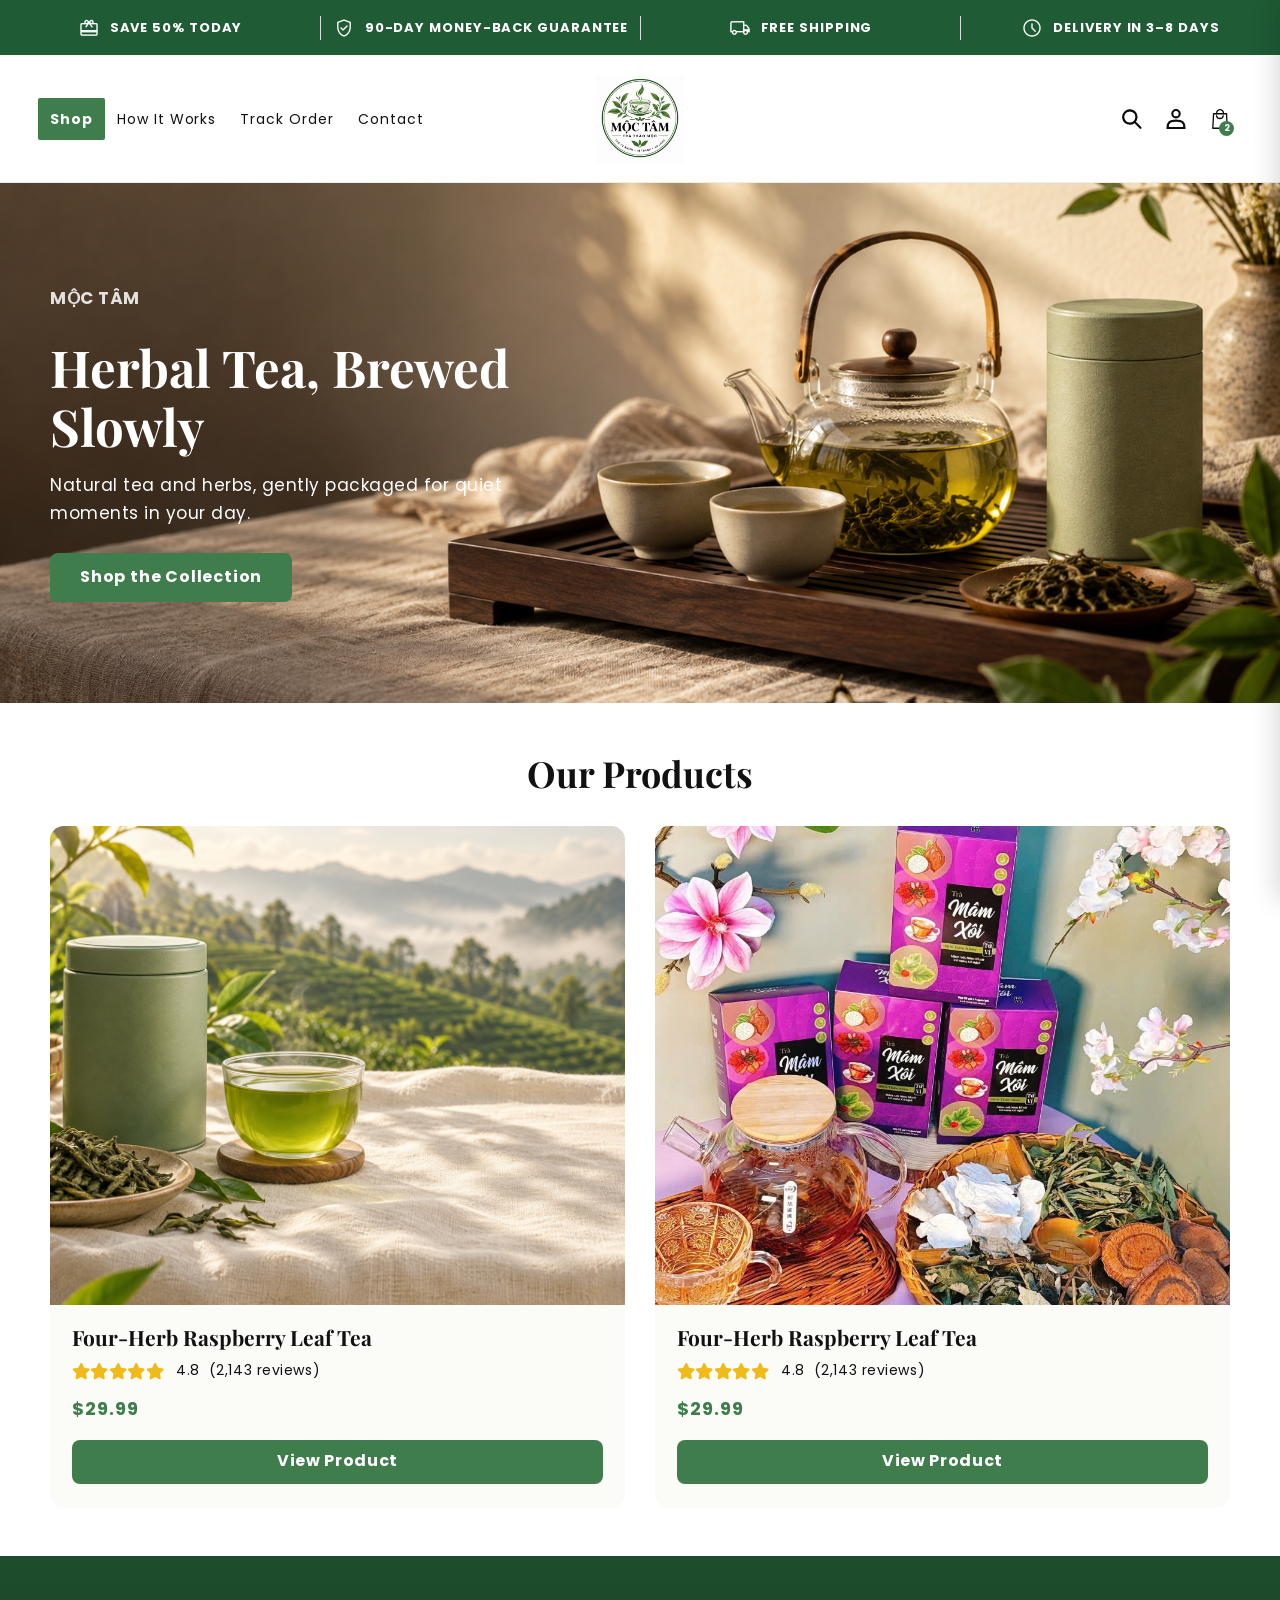
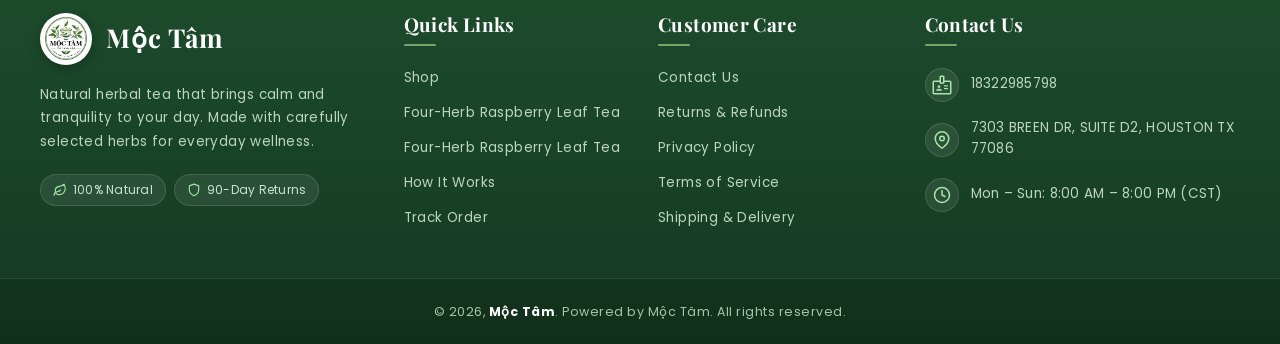
==== commit 1058e00b: "Sync product pricing and offer display" ====
--- a/index.html
+++ b/index.html
@@ -33,20 +33,20 @@
         <h2>Our Products</h2>
         <div class="product-grid">
           <a class="product-card" href="./moc-tam-herbal-tea.html">
-            <img src="assets/images/tra-moc-tam-hero.png" alt="Mộc Tâm Herbal Tea">
+            <img src="assets/images/tra-moc-tam-hero.png" alt="Four-Herb Raspberry Leaf Tea">
             <div class="product-card-body">
-              <h3>Mộc Tâm Herbal Tea</h3>
+              <h3>Four-Herb Raspberry Leaf Tea</h3>
               <div class="rating" aria-label="4.8 out of 5 stars, 2,143 reviews"><span class="stars" aria-hidden="true"></span><span>4.8&nbsp; (2,143 reviews)</span></div>
-              <div class="product-card-prices"><strong>$13.99</strong><del>$19.99</del></div>
+              <div class="product-card-prices"><strong>$29.99</strong></div>
               <span class="product-card-link">View Product</span>
             </div>
           </a>
           <a class="product-card" href="./tra-mam-xoi.html">
-            <img src="assets/images/tra-mam-xoi-1.jpg" alt="Mộc Tâm Raspberry Leaf Tea">
+            <img src="assets/images/tra-mam-xoi-1.jpg" alt="Four-Herb Raspberry Leaf Tea">
             <div class="product-card-body">
-              <h3>Mộc Tâm Raspberry Leaf Tea</h3>
+              <h3>Four-Herb Raspberry Leaf Tea</h3>
               <div class="rating" aria-label="4.8 out of 5 stars, 2,143 reviews"><span class="stars" aria-hidden="true"></span><span>4.8&nbsp; (2,143 reviews)</span></div>
-              <div class="product-card-prices"><strong>$14.99</strong><del>$19.99</del></div>
+              <div class="product-card-prices"><strong>$29.99</strong></div>
               <span class="product-card-link">View Product</span>
             </div>
           </a>
@@ -83,8 +83,8 @@
             <h3 class="footer-heading">Quick Links</h3>
             <ul class="footer-links">
               <li><a href="./index.html">Shop</a></li>
-              <li><a href="./moc-tam-herbal-tea.html">Mộc Tâm Herbal Tea</a></li>
-              <li><a href="./tra-mam-xoi.html">Mộc Tâm Raspberry Leaf Tea</a></li>
+              <li><a href="./moc-tam-herbal-tea.html">Four-Herb Raspberry Leaf Tea</a></li>
+              <li><a href="./tra-mam-xoi.html">Four-Herb Raspberry Leaf Tea</a></li>
               <li><a href="./how-it-works.html">How It Works</a></li>
               <li><a href="./track-order.html">Track Order</a></li>
             </ul>
@@ -144,7 +144,7 @@
         </div>
       </div>
     </footer>
-    <div class="cart-backdrop" hidden></div><aside class="cart-drawer" role="dialog" aria-label="Your cart" aria-hidden="true"><div class="cart-head"><h2>Cart · <span>2 items</span></h2><button class="cart-close icon-button" type="button" aria-label="Close"></button></div><div class="cart-reserved">Cart reserved for <strong>04:57</strong></div><div class="cart-items"><div class="cart-item"><img src="assets/images/tra-moc-tam-hero.png" alt=""><div class="cart-item-copy"><h3>Mộc Tâm Herbal Tea</h3><div class="cart-item-prices"><del>$19.99</del><strong>$13.99</strong></div></div></div><div class="cart-item"><img src="assets/images/tra-mam-xoi-1.jpg" alt=""><div class="cart-item-copy"><h3>Mộc Tâm Raspberry Leaf Tea</h3><div class="cart-item-prices"><del>$19.99</del><strong>$14.99</strong></div></div></div></div><div class="cart-summary"><p><strong>Savings</strong><strong>-$11.00</strong></p><p><strong>Subtotal</strong><strong>$28.98</strong></p><button type="button">Check out</button></div></aside>
+    <div class="cart-backdrop" hidden></div><aside class="cart-drawer" role="dialog" aria-label="Your cart" aria-hidden="true"><div class="cart-head"><h2>Cart · <span>2 items</span></h2><button class="cart-close icon-button" type="button" aria-label="Close"></button></div><div class="cart-reserved">Cart reserved for <strong>04:57</strong></div><div class="cart-items"><div class="cart-item"><img src="assets/images/tra-moc-tam-hero.png" alt=""><div class="cart-item-copy"><h3>Four-Herb Raspberry Leaf Tea</h3><div class="cart-item-prices"><strong>$29.99</strong></div></div></div><div class="cart-item"><img src="assets/images/tra-mam-xoi-1.jpg" alt=""><div class="cart-item-copy"><h3>Four-Herb Raspberry Leaf Tea</h3><div class="cart-item-prices"><del>$59.98</del><strong>$49.99</strong></div></div></div></div><div class="cart-summary"><p><strong>Savings</strong><strong>-$9.99</strong></p><p><strong>Subtotal</strong><strong>$79.98</strong></p><button type="button">Check out</button></div></aside>
     <script src="assets/js/icons.js"></script>
     <script src="assets/js/page.js"></script>
   </body>
--- a/assets/css/style.css
+++ b/assets/css/style.css
@@ -43,7 +43,7 @@
 .hero{background:#fff}
 .hero-grid{max-width:1400px;margin:0 auto;padding:36px 50px;display:grid;grid-template-columns:65% 35%;align-items:start}
 .gallery-column{min-width:0;position:relative}
-.gallery-stage{max-width:730px;aspect-ratio:1;margin:0 auto;position:relative;overflow:hidden;border-radius:14px}
+.gallery-stage{max-width:730px;aspect-ratio:1;margin:0 auto;position:relative;overflow:hidden;border-radius:14px;touch-action:pan-y}
 .gallery-track{height:100%;display:flex;transition:transform .3s ease}
 .gallery-slide{min-width:100%;height:100%}
 .gallery-slide img{display:block;width:100%;height:100%;object-fit:cover}
@@ -78,19 +78,8 @@
 .offer-shipping{padding:0 4px;background:rgba(183,129,29,.17);border-radius:6px;color:#777;font-size:12px;line-height:25px;font-style:italic;white-space:nowrap}
 .offer-save{color:#777;font-size:14px;line-height:19px;font-style:italic}
 .offer-prices{text-align:right;display:flex;flex-direction:column;align-items:flex-end;line-height:25px;font-size:16px;font-style:italic;white-space:nowrap}
-.offer-prices del,.bundle-price del{color:#777;font-size:13px}
+.offer-prices del{color:#777;font-size:13px}
 .popular{position:absolute;right:24px;top:-2px;padding:2px 11px;background:var(--gold);color:#fff;font-size:11px;line-height:20px;font-style:italic;letter-spacing:0}
-.bundle-products{margin:0 2px 2px;border-radius:12px;background:#fff;box-shadow:inset 0 0 0 2px var(--gold-line);display:grid;grid-template-columns:1fr 1fr;overflow:hidden}
-.bundle-product{padding:10px 8px 12px;display:flex;flex-direction:column;align-items:center;text-align:center;border-right:1px solid #e3ddcf;gap:5px}
-.bundle-product:last-child{border:0}
-.bundle-product img{width:50px;height:58px;object-fit:contain;border-radius:6px}
-.bundle-product strong{font-family:'Playfair Display',serif;font-size:13px;line-height:20px;letter-spacing:0}
-.bundle-price{display:flex;flex-direction:column;font-size:14px;line-height:20px;font-weight:700;letter-spacing:0}
-.offer-card.complete .offer-box{padding-bottom:8px;flex-direction:column;align-items:stretch;gap:0}
-.offer-card.complete .offer-top{display:flex;align-items:center;gap:18px}
-.offer-card.complete .offer-content{display:block}
-.offer-card.complete .offer-prices{margin-left:auto}
-.offer-card.complete .bundle-products{width:calc(100% + 40px);margin:7px -20px -8px}
 .product-actions{margin-top:24px}
 .add-to-cart{display:flex;align-items:center;justify-content:center;width:100%;height:49px;border:0;border-radius:8px;background:var(--gold);color:#fff;font-weight:700;font-size:19px;line-height:23px;letter-spacing:.05em}
 .add-to-cart:hover{background:#173f24}.add-to-cart:active{transform:translateY(1px)}
@@ -104,15 +93,15 @@
 .delivery-icon{display:inline-flex;align-items:center;justify-content:center;color:var(--gold)}.delivery-icon>svg{width:16px;height:16px}
 .stock-alert{border:1px solid #f1cfcd;border-radius:14px;background:var(--pink);padding:18px 20px;margin-top:2px;min-height:152px}
 .stock-alert p{font-size:15px;line-height:24px;letter-spacing:.04em;margin-bottom:10px}.stock-alert p:last-child{margin-bottom:0}.stock-heading{display:flex;gap:8px;align-items:center}
-.mini-reviews{margin:24px -15px;position:relative}
+.mini-reviews{margin:24px -15px;position:relative;touch-action:pan-y}
 .mini-review{min-height:110px;padding:10px 15px;background:var(--cream);border-radius:14px;display:flex;align-items:center;gap:12px}
-.mini-review img{width:50px;height:50px;border-radius:50%;object-fit:cover;flex:0 0 50px}.mini-review-copy{font-size:14px;line-height:19px;letter-spacing:.03em}.mini-review-copy strong{font-size:12px;color:#777;font-style:italic}.mini-review-dots{display:flex;justify-content:center;gap:8px;margin-top:8px}.mini-review-dots button,.story-dots button{width:18px;height:18px;border:0;background:transparent;padding:6px;position:relative}.mini-review-dots button:after,.story-dots button:after{content:'';display:block;width:6px;height:6px;border-radius:50%;background:#aaa}.mini-review-dots button.active:after,.story-dots button.active:after{background:var(--black)}
+.mini-review img{width:50px;height:50px;border-radius:50%;object-fit:cover;flex:0 0 50px}.mini-review-copy{font-size:14px;line-height:19px;letter-spacing:.03em}.mini-review-copy strong{font-size:12px;color:#777;font-style:italic}.mini-review-dots{display:flex;justify-content:center;gap:8px;margin-top:8px}.mini-review-dots button,.story-dots button,.gallery-dots button{width:18px;height:18px;border:0;background:transparent;padding:6px;position:relative}.mini-review-dots button:after,.story-dots button:after,.gallery-dots button:after{content:'';display:block;width:6px;height:6px;border-radius:50%;background:#aaa}.mini-review-dots button.active:after,.story-dots button.active:after,.gallery-dots button.active:after{background:var(--black)}
 .product-accordion{border-top:1px solid #e9e9e9;margin-top:0}
 .product-accordion summary{list-style:none;display:flex;align-items:center;min-height:47px;padding:12.5px 0;cursor:pointer;position:relative;font-family:'Playfair Display',serif;font-size:14.4px;font-weight:700;letter-spacing:0}
 .product-accordion summary::-webkit-details-marker{display:none}.accordion-icon{width:30px;color:#111;font-size:18px}.accordion-chevron{margin-left:auto;font-family:Poppins;font-size:18px;font-weight:400;transition:transform .2s}.product-accordion[open] .accordion-chevron{transform:rotate(180deg)}
 .accordion-content{padding:0 10px 14px;font-size:15px;line-height:24px;letter-spacing:.04em}
 .stories-section{background:var(--cream);padding:36px 0 27px}.section-inner{max-width:1300px;margin:0 auto}.stories-section h2{text-align:center;margin-bottom:30px}
-.story-grid{display:grid;grid-template-columns:repeat(3,minmax(0,1fr));gap:39px 40px;align-items:stretch}.stories-viewport{overflow:visible}
+.story-grid{display:grid;grid-template-columns:repeat(3,minmax(0,1fr));gap:39px 40px;align-items:stretch}.stories-viewport{overflow:visible;touch-action:pan-y}
 .story-card{background:#f0eee9;border-radius:14px;overflow:hidden;display:flex;flex-direction:column;min-width:0}.story-image{width:100%;aspect-ratio:1;object-fit:cover;display:block}.story-info{padding:12.5px 20px;text-align:center;display:flex;flex-direction:column;flex:1;min-height:299px}.story-card.no-image .story-info{min-height:242px}.story-stars{color:var(--gold);font-size:23px;letter-spacing:-.1em;line-height:27px}.story-card h3{font-size:17.4px;line-height:24.7px;margin:5px 0 10px}.story-card p{font-size:15px;line-height:26px;letter-spacing:.04em}.story-author{margin-top:auto!important;padding-top:10px;border-top:1px solid #e4e0da;font-size:14px!important;line-height:20px!important;font-weight:700;font-style:italic}.story-quote{position:absolute;right:15px;top:calc(100% - 25px);width:48px;height:48px;border-radius:50%;background:var(--black);color:#fff;display:flex;align-items:center;justify-content:center;margin:0;padding:0;z-index:2}.story-card{position:relative}.story-dots{display:none}
 .feedback-section{background:#fff;padding:36px 20px}.feedback-section .section-inner{max-width:800px}.feedback-section h2{text-align:center;margin-bottom:24px}
 .feedback-form{background:var(--cream);border-radius:14px;padding:20px}
@@ -387,6 +376,10 @@
   .footer-payments {
     justify-content: center;
   }
+  .footer-contact-items {
+    width: 100%;
+    margin: 0;
+  }
 }
 
 /* ==================== CART DRAWER & CHAT BUTTON ==================== */
@@ -600,15 +593,15 @@
 @media (min-width:750px){.story-quote{top:auto;bottom:274px;width:50px;height:50px}.story-card.no-image .story-quote{top:5px;bottom:auto;width:35px;height:35px}}
 @media (max-width:749px){.story-quote{top:auto;bottom:288px;width:50px;height:50px}.story-card.no-image .story-quote{top:5px;bottom:auto;width:35px;height:35px}}
 @keyframes announcement-slide{0%,27%{transform:translateY(0)}33%,60%{transform:translateY(-72px)}66%,94%{transform:translateY(-144px)}100%{transform:translateY(0)}}
-@keyframes announcement-slide-four{0%,20%{transform:translateY(0)}25%,45%{transform:translateY(-72px)}50%,70%{transform:translateY(-144px)}75%,95%{transform:translateY(-216px)}100%{transform:translateY(0)}}
+@keyframes announcement-slide-four{0%,24%{transform:translateY(0)}25%,49%{transform:translateY(-72px)}50%,74%{transform:translateY(-144px)}75%,99%{transform:translateY(-216px)}100%{transform:translateY(0)}}
 @media (max-width:749px){
-  .announcement{height:43px}.announcement-track p{height:43px;flex-basis:43px}.announcement-track{animation-name:announcement-slide-mobile}.site-header{height:73px}.header-inner{height:73px;padding:10px 15px;grid-template-columns:44px 1fr 96px;gap:0}.brand{width:120px;height:53px}.header-tools{justify-content:flex-end}.hero-grid{display:block;padding:0 15px}.gallery-column{width:calc(100% + 30px);margin-left:-15px}.gallery-stage{max-width:none;width:100%;border-radius:0 0 14px 14px}.thumbnail-row{display:none}.product-info{padding:19px 0 0}.product-info h1{font-size:27px;line-height:33.75px;max-width:none}.rating{margin-top:14px;height:33px;font-size:16px;gap:9px}.stars{font-size:21px}.feature-grid{grid-template-columns:1fr;gap:9px;margin:8px 0 18px}.feature{min-height:34px;display:grid;grid-template-columns:30px 1fr;column-gap:10px;row-gap:0}.feature-icon{grid-row:1 / span 2}.feature-title{align-self:end}.feature-desc{align-self:start}.product-actions{margin-top:22px}.offer-title{margin-bottom:10px}.offer-card{padding:5px 0}.offer-box{min-height:90px;padding:12px 18px;gap:18px}.offer-card.complete .offer-box{min-height:281px;padding:12px 18px 8px}.offer-card.complete .bundle-products{width:calc(100% + 36px);margin-left:-18px;margin-right:-18px}.offer-name{font-size:16px}.offer-prices{font-size:16px}.stock-alert{min-height:190px}.mini-reviews{margin:24px 0}.mini-review{padding:10px 15px}.product-accordion summary{min-height:47px}.stories-section{padding-bottom:27px}.stories-section h2{font-size:27px;line-height:33.75px;max-width:345px}.story-grid{grid-template-columns:repeat(9,345px)}.story-card{width:345px}.ritual-grid{width:100%}.compare-section{padding-top:20px}.compare-grid img{aspect-ratio:1.17}.final-cta{min-height:236px}.chat-button{right:34px;bottom:51px}
+  .announcement{height:43px}.announcement-track p{height:43px;flex-basis:43px}.announcement-track{animation-name:announcement-slide-mobile}.site-header{height:73px}.header-inner{height:73px;padding:10px 15px;grid-template-columns:44px 1fr 96px;gap:0}.brand{width:120px;height:53px}.header-tools{justify-content:flex-end}.hero-grid{display:block;padding:0 15px}.gallery-column{width:calc(100% + 30px);margin-left:-15px;margin-top:16px}.gallery-stage{max-width:none;width:100%;border-radius:14px}.thumbnail-row{height:auto}.thumbnail-viewport{flex:1;min-width:0;overflow-x:auto;-webkit-overflow-scrolling:touch;scrollbar-width:none;-ms-overflow-style:none}.thumbnail-viewport::-webkit-scrollbar{display:none}.thumbnail-track{justify-content:flex-start}.thumbnail{min-width:64px;width:64px;height:64px;border-radius:10px}.gallery-dots{display:none}.product-info{padding:19px 0 0}.product-info h1{font-size:27px;line-height:33.75px;max-width:none}.rating{margin-top:14px;height:33px;font-size:16px;gap:9px}.stars{font-size:21px}.feature-grid{grid-template-columns:1fr;gap:9px;margin:8px 0 18px}.feature{min-height:34px;display:grid;grid-template-columns:30px 1fr;column-gap:10px;row-gap:0}.feature-icon{grid-row:1 / span 2}.feature-title{align-self:end}.feature-desc{align-self:start}.product-actions{margin-top:22px}.offer-title{margin-bottom:10px}.offer-card{padding:5px 0}.offer-box{min-height:90px;padding:12px 18px;gap:18px}.offer-name{font-size:16px}.offer-prices{font-size:16px}.stock-alert{min-height:190px}.mini-reviews{margin:24px 0}.mini-review{padding:10px 15px}.product-accordion summary{min-height:47px}.stories-section{padding-bottom:27px}.stories-section h2{font-size:27px;line-height:33.75px;max-width:345px}.stories-section .section-inner{padding:0 20px}.stories-viewport{overflow:hidden}.story-grid{grid-template-columns:repeat(3,100%)}.story-card{width:100%}.story-dots{display:flex;justify-content:center;gap:8px;margin-top:14px}.ritual-grid{width:100%;grid-template-columns:1fr}.ritual-image{grid-column:1;grid-row:2}.ritual-copy{grid-column:1;grid-row:1}.compare-section{padding-top:20px}.compare-grid{grid-template-columns:1fr}.compare-copy{padding-left:0}.compare-grid img{aspect-ratio:1.17}.benefits-grid{grid-template-columns:1fr}.benefit-list{grid-column:1;grid-row:2}.benefits-grid>h2{grid-column:1;grid-row:1}.final-cta{min-height:236px}.chat-button{right:34px;bottom:51px}
 }
 @media (max-width:749px){.faq-item summary{height:52px;min-height:52px;padding:11px 20px}}
 @keyframes announcement-slide-mobile{0%,27%{transform:translateY(0)}33%,60%{transform:translateY(-42.8px)}66%,94%{transform:translateY(-85.6px)}100%{transform:translateY(0)}}
-@keyframes announcement-slide-mobile-four{0%,20%{transform:translateY(0)}25%,45%{transform:translateY(-42.8px)}50%,70%{transform:translateY(-85.6px)}75%,95%{transform:translateY(-128.4px)}100%{transform:translateY(0)}}
-@media (min-width:750px) and (max-width:989px){.announcement.has-delivery .announcement-track{animation:announcement-slide-four 12s steps(4,end) infinite}}
-@media (max-width:749px){.announcement.has-delivery .announcement-track{animation:announcement-slide-mobile-four 12s steps(4,end) infinite}}
+@keyframes announcement-slide-mobile-four{0%,24%{transform:translateY(0)}25%,49%{transform:translateY(-42.8px)}50%,74%{transform:translateY(-85.6px)}75%,99%{transform:translateY(-128.4px)}100%{transform:translateY(0)}}
+@media (min-width:750px) and (max-width:989px){.announcement.has-delivery .announcement-track{animation:announcement-slide-four 12s ease infinite}}
+@media (max-width:749px){.announcement.has-delivery .announcement-track{animation:announcement-slide-mobile-four 12s ease infinite}}
 @media (prefers-reduced-motion:reduce){*,*:before,*:after{scroll-behavior:auto!important;transition-duration:.01ms!important;animation-duration:.01ms!important}}
 @media (min-width:990px){.ritual-copy h2{font-size:34px;line-height:37.4px}.benefit{margin-bottom:30px}.benefit:last-child{margin-bottom:0}.benefit h3{margin-bottom:8px}}
 @media (max-width:989px){.benefit:last-child{margin-bottom:20px}}
@@ -740,7 +733,7 @@
 .accordion-icon .material-symbols-outlined,.faq-icon .material-symbols-outlined{font-size:21.6px;line-height:21.6px}
 .accordion-chevron,.faq-chevron{display:flex;align-items:center;justify-content:center;width:12px;height:10px;font-size:0}
 .accordion-chevron svg,.faq-chevron svg{display:block;width:12px;height:7.2px;transition:transform .2s}
-.product-accordion[open] .accordion-chevron svg,.faq-item[open] .faq-chevron svg{transform:rotate(180deg)}
+.faq-item[open] .faq-chevron svg{transform:rotate(180deg)}
 .payment{width:38px;min-width:38px;height:24px;padding:0;background:transparent;border-radius:0}
 .payment>svg{display:block;width:38px;height:24px}
 .guarantee-icon,.update-icon,.chat-icon{display:inline-flex;align-items:center;justify-content:center}
@@ -800,8 +793,24 @@
 }
 
 @media (max-width:749px){
-  .offer-card.standard .offer-box,.offer-card.complete .offer-top{display:grid;grid-template-columns:20px minmax(0,1fr) auto;gap:6px 10px}
+  .announcement-track{flex-direction:column;justify-content:flex-start}
+  .announcement-track p{width:100%;flex:0 0 42.8px}
+  .announcement p+p{border-left:0}
+  .desktop-nav{display:none}
+  .menu-toggle{display:flex}
+  .login-link{display:none}
+  .mobile-menu{display:flex;position:fixed;inset:0 auto 0 0;width:min(350px,calc(100vw - 40px));background:#fff;z-index:101;flex-direction:column;transform:translateX(-100%);transition:transform .2s ease;visibility:hidden}
+  .mobile-menu.is-open{transform:none;visibility:visible}
+  .menu-backdrop{display:block;position:fixed;inset:0;background:rgba(0,0,0,.48);z-index:100}
+  .mobile-menu-head{height:74px;padding:14px 20px;display:flex;align-items:center;justify-content:space-between;border-bottom:1px solid #ddd}
+  .mobile-menu-head h2{font-size:22px}
+  .mobile-menu nav{display:flex;flex-direction:column}
+  .mobile-menu nav a{height:43px;padding:9px 20px;font-size:18px;line-height:25px}
+  .mobile-menu nav a.active{background:#eee}
+  .mobile-login{margin-top:8px;border-top:1px solid #ddd;padding:18px 20px;font-size:14px;letter-spacing:.02em}
+}
+
+@media (max-width:749px){
+  .offer-card .offer-box{display:grid;grid-template-columns:20px minmax(0,1fr) auto;gap:6px 10px}
   .offer-card .offer-content{min-width:0}.offer-card .offer-line{white-space:normal;flex-wrap:wrap;gap:2px 6px}.offer-card .offer-prices{align-self:start}
-  .offer-card.complete .offer-box{min-height:0}
-  .offer-card.complete .bundle-product{padding:16px 8px 14px;gap:8px}.offer-card.complete .bundle-product img{width:64px;height:64px}.offer-card.complete .bundle-product strong{font-size:15px;line-height:22px}.offer-card.complete .bundle-price{font-size:16px;line-height:22px}.offer-card.complete .bundle-price del{font-size:14px}
-}
+}
